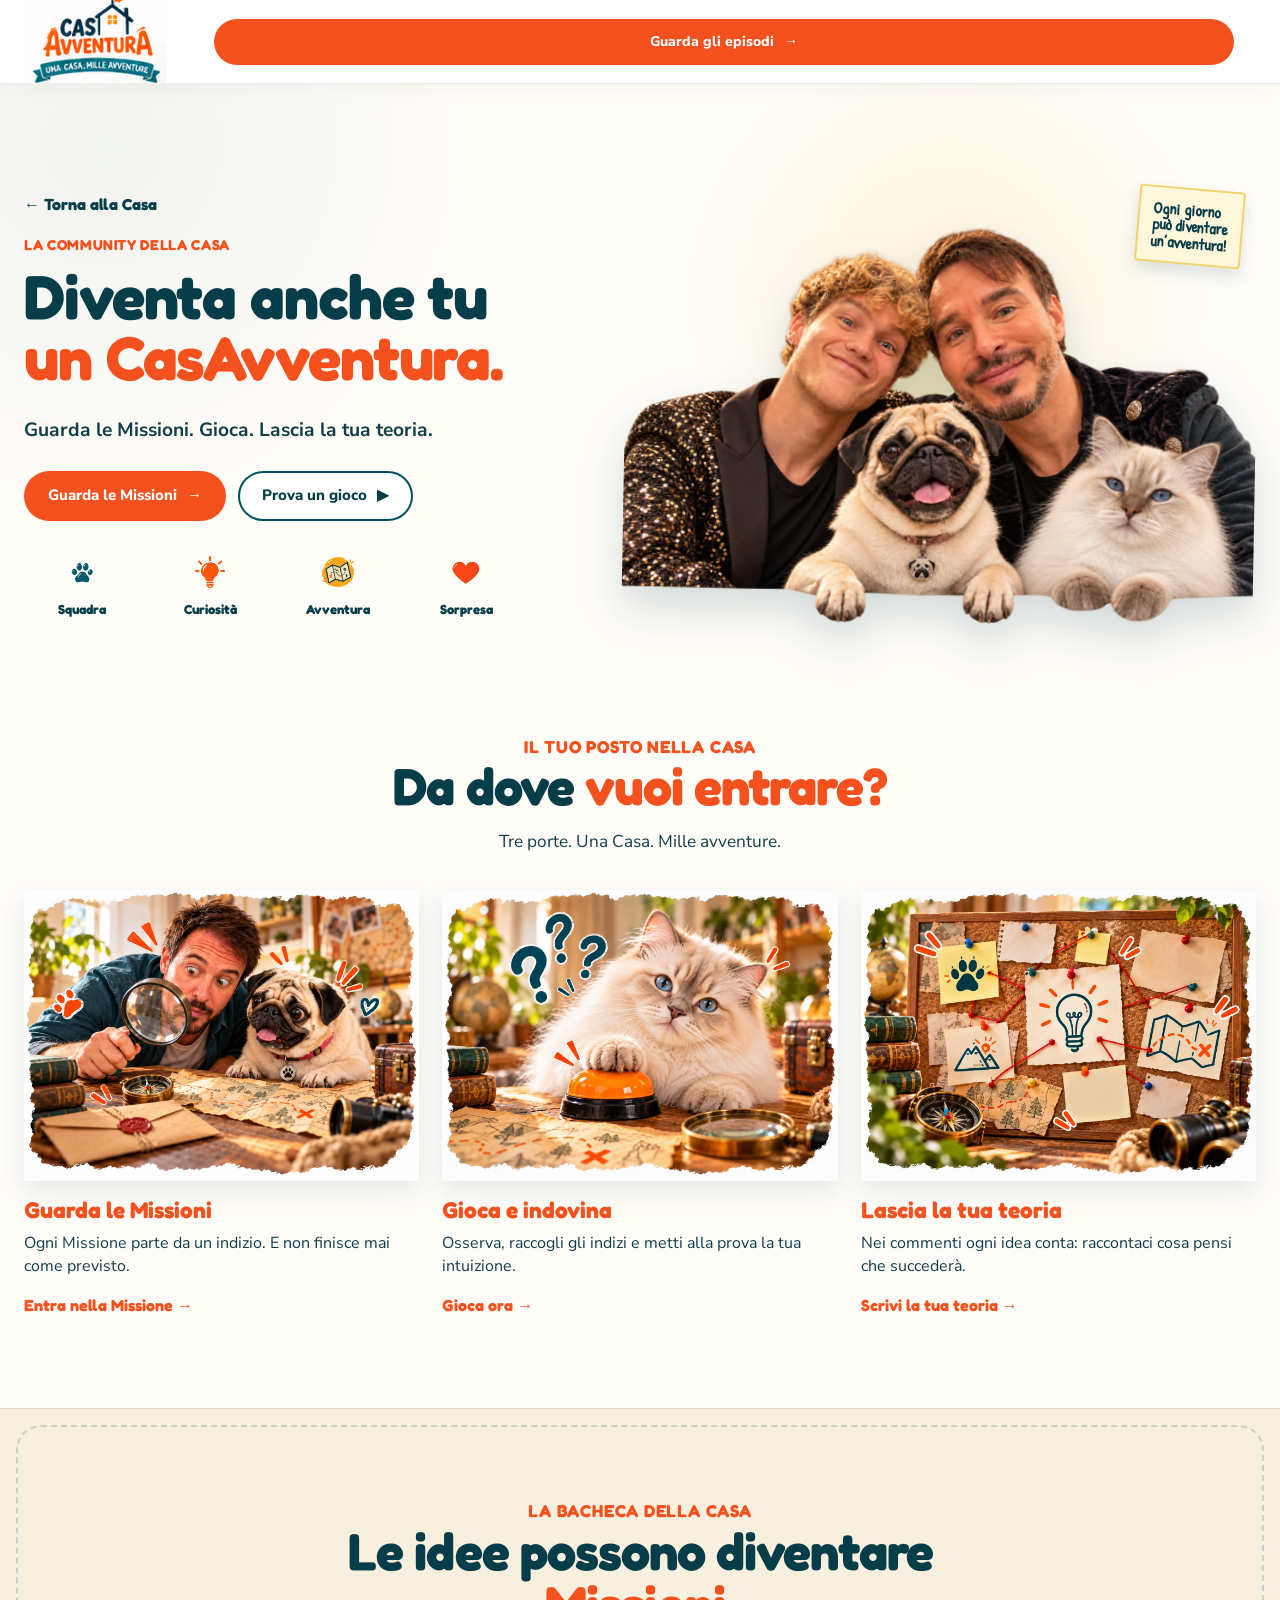
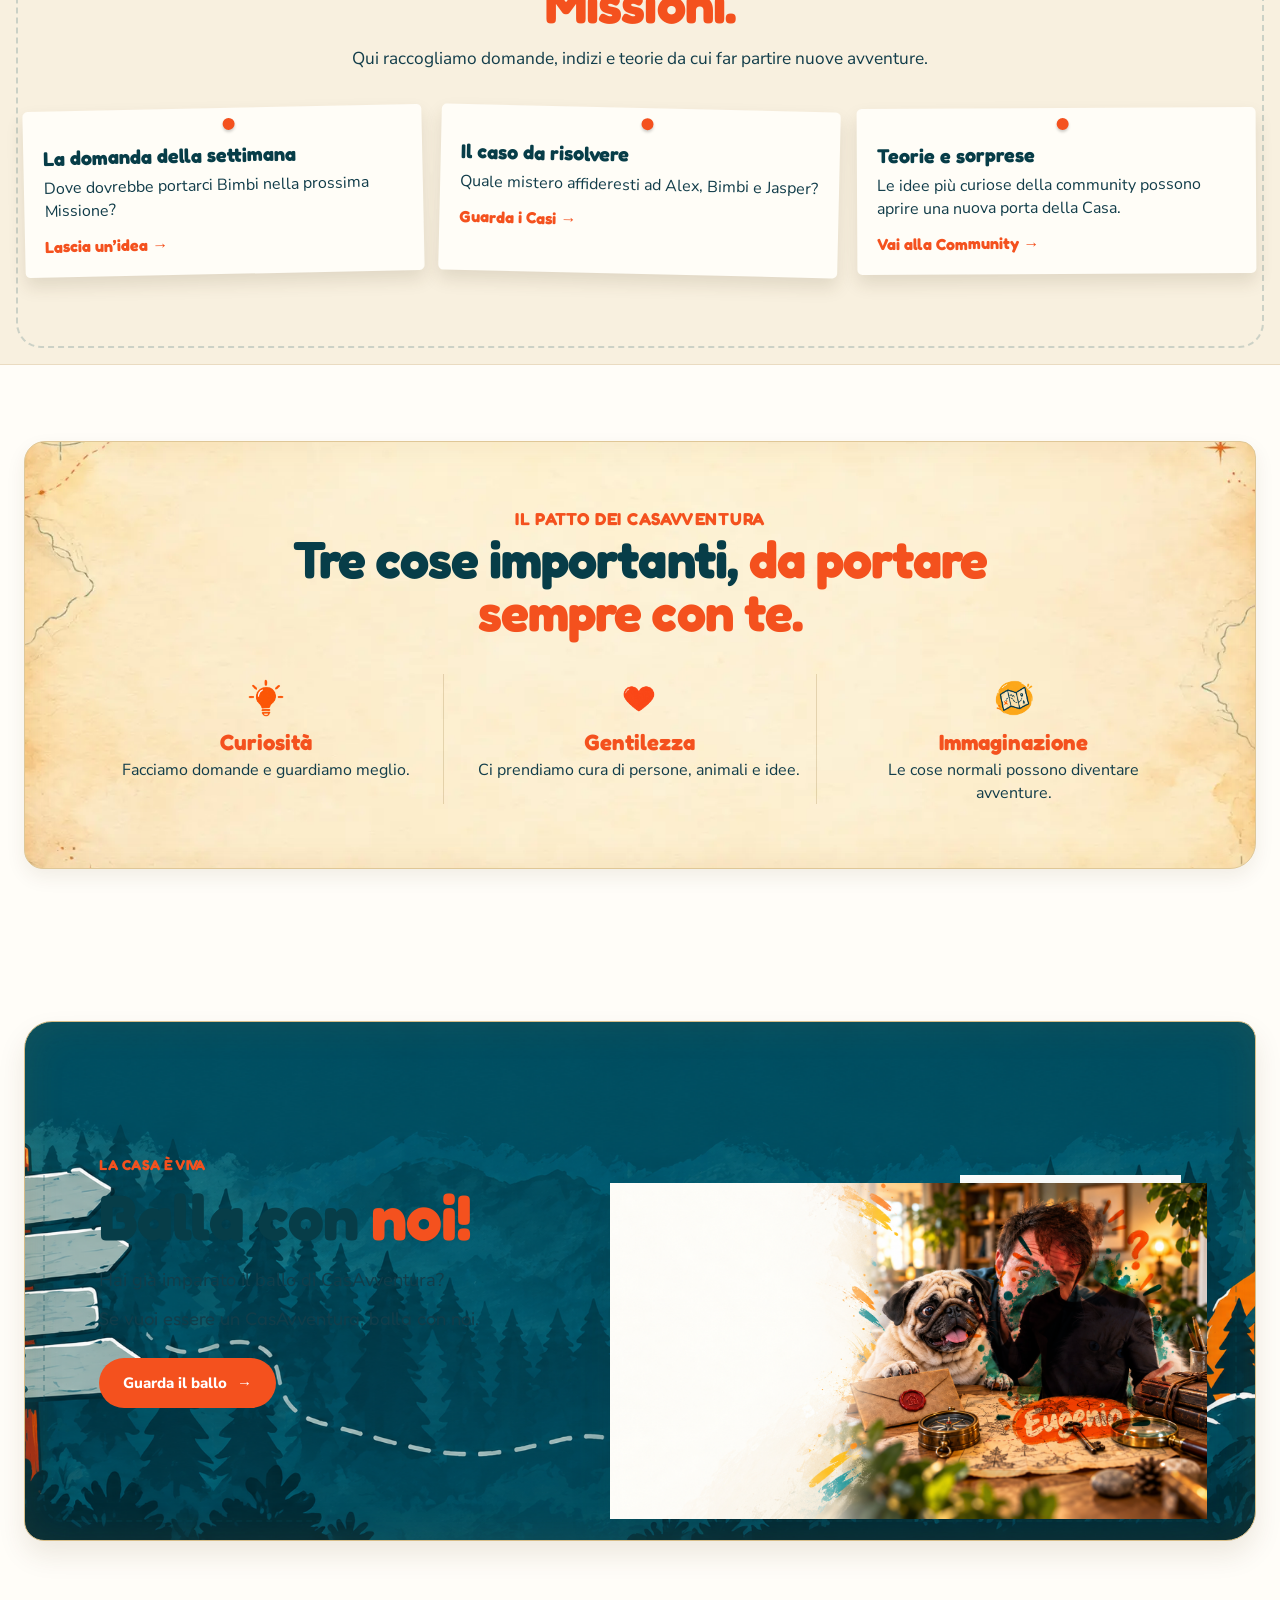
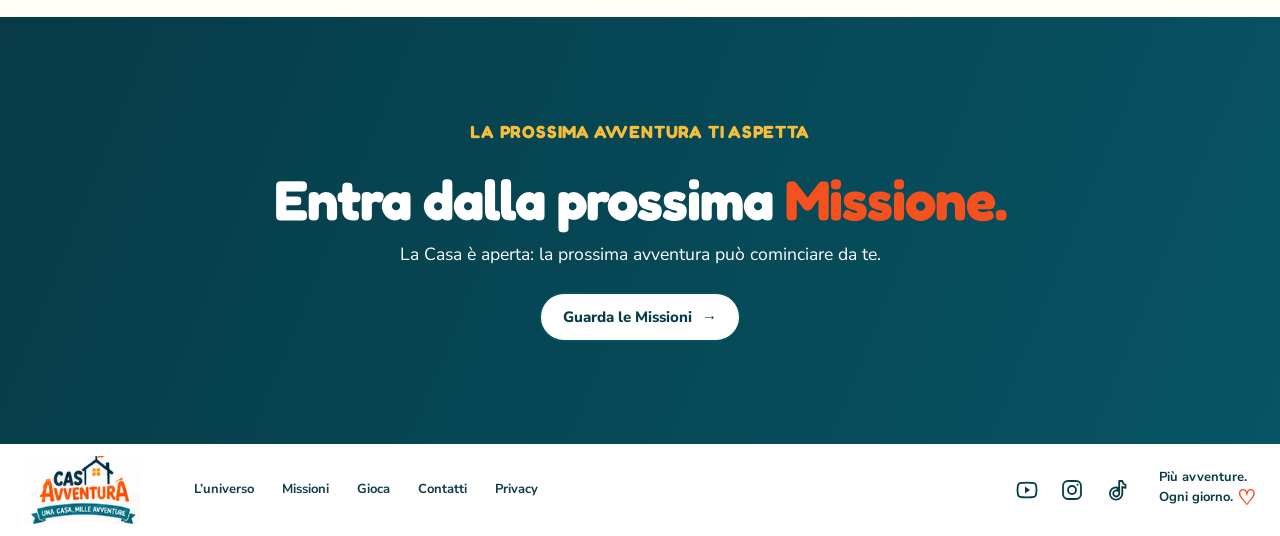
==== i-casavventura/index.html @ d52333f2 "Rinnova la pagina community con sezione Balla con noi e footer" ====
<!doctype html>
<html lang="it">
<head>
  <meta charset="UTF-8" />
  <meta name="viewport" content="width=device-width, initial-scale=1.0" />
  <meta name="theme-color" content="#0e4c5a" />
  <meta name="robots" content="index,follow,max-image-preview:large" />
  <link rel="canonical" href="https://casavventura.it/i-casavventura/" />
  <meta name="description" content="Diventa un CasAvventura: guarda le Missioni, gioca, lascia la tua teoria e partecipa al mondo di Alex, Bimbi del Rio, Gatto Jasper ed Eugenio." />
  <meta property="og:type" content="website" />
  <meta property="og:url" content="https://casavventura.it/i-casavventura/" />
  <meta property="og:locale" content="it_IT" />
  <meta property="og:title" content="I CasAvventura | Entra nella Casa" />
  <meta property="og:description" content="Non guardi soltanto CasAvventura: entri nella Casa, giochi e lasci la tua teoria." />
  <meta property="og:image" content="https://casavventura.it/public/hero-i-casavventura.webp" />
  <title>I CasAvventura | Entra nella Casa</title>
  <link rel="icon" href="../favicon.svg" />
  <link rel="stylesheet" href="../styles.css" />
  <style>
    .club-page{background:#fffdf8;color:var(--color-text)}
    .club-hero{position:relative;overflow:hidden;padding:clamp(44px,7vw,90px) 0 54px;background:#fffdf8}
    .club-hero:before{content:"";position:absolute;inset:0;background:radial-gradient(circle at 74% 35%,rgba(255,181,52,.13),transparent 26%),radial-gradient(circle at 8% 10%,rgba(6,76,91,.06),transparent 28%);pointer-events:none}
    .club-hero-inner{display:grid;grid-template-columns:minmax(0,.92fr) minmax(380px,1.08fr);gap:clamp(28px,5vw,76px);align-items:center;position:relative;z-index:1}
    .club-back{display:inline-flex;margin-bottom:18px;color:var(--color-teal-dark);font-family:var(--font-display);font-weight:700;text-decoration:none}.club-back:hover{text-decoration:underline}
    .club-kicker,.club-label{margin:0 0 10px;color:var(--color-orange);font-family:var(--font-display);font-weight:700;font-size:.9rem;letter-spacing:.08em;text-transform:uppercase}
    .club-hero h1{font-family:var(--font-display);font-size:clamp(3rem,5.2vw,5.25rem);font-weight:700;line-height:.92;letter-spacing:-.05em;margin:0 0 18px;color:var(--color-teal-dark)}
    .club-hero h1 span,.club-heading h2 span,.club-final h2 span{color:var(--color-orange)}
    .club-intro{font-size:clamp(1.05rem,1.5vw,1.25rem);font-weight:650;line-height:1.45;max-width:585px;margin:0 0 25px}
    .club-actions{display:flex;flex-wrap:wrap;gap:12px;align-items:center}.club-actions .button-secondary{background:#fff;border:2px solid var(--color-teal);color:var(--color-teal-dark)}
    .club-values{display:flex;justify-content:space-between;align-items:flex-start;gap:12px;max-width:500px;margin-top:30px}.club-value{display:flex;flex:1 1 0;flex-direction:column;align-items:center;gap:7px;min-width:70px;color:var(--color-teal-dark);font-family:var(--font-display);font-size:.82rem;font-weight:700;text-align:center}.club-value img{width:42px;height:42px;object-fit:contain}.club-value-icon{display:block}
    .club-hero-art{position:relative;min-height:360px;display:grid;place-items:center;background:radial-gradient(circle at 50% 52%,#f7e7bd 0 34%,transparent 35%)}.club-hero-photo{width:100%;max-width:650px;aspect-ratio:1.36;object-fit:contain;object-position:center bottom;filter:drop-shadow(0 20px 22px rgba(10,62,72,.18));transform:rotate(1deg)}
    .club-note{position:absolute;right:2%;top:3%;max-width:126px;background:#fff7dc;border:2px solid #f5d26c;border-radius:4px;padding:12px 13px;color:var(--color-teal-dark);font-family:var(--font-handwritten);font-weight:700;line-height:1.02;transform:rotate(5deg);box-shadow:0 8px 15px rgba(10,62,72,.14)}
    .club-section{padding:clamp(56px,7vw,92px) 0}.club-heading{text-align:center;max-width:770px;margin:0 auto 36px}.club-heading h2{font-family:var(--font-display);font-size:clamp(2.25rem,4.3vw,4rem);font-weight:700;line-height:.95;letter-spacing:-.045em;margin:0 0 10px;color:var(--color-teal-dark)}.club-heading p{margin:0;font-size:1.08rem}
    .club-doors{padding-top:42px}.club-door-grid{display:grid;grid-template-columns:repeat(3,1fr);gap:23px}.club-door{min-width:0}.club-door-photo{display:block;width:100%;aspect-ratio:1.36;object-fit:cover;border-radius:0;box-shadow:0 10px 24px rgba(8,72,79,.11);margin-bottom:17px;background:#fff}
    .club-door h3{font-family:var(--font-display);font-size:1.42rem;line-height:1;margin:0 0 9px;color:var(--color-orange)}.club-door p{margin:0;line-height:1.45}.club-door a{display:inline-flex;margin-top:15px;color:var(--color-orange);font-family:var(--font-display);font-weight:700;text-decoration:none}.club-door a:hover{text-decoration:underline}
    .club-board{background:#f8f0df;position:relative;overflow:hidden;border-block:1px solid #eadbc1}.club-board:before{content:"";position:absolute;inset:16px;border:2px dashed rgba(6,76,91,.18);border-radius:25px;pointer-events:none}.club-board .container{position:relative;z-index:1}.club-board-grid{display:grid;grid-template-columns:repeat(3,1fr);gap:17px}.club-pin{background:#fffdf7;border-radius:5px;padding:20px 20px 18px;box-shadow:0 9px 17px rgba(73,54,24,.13);min-height:158px;position:relative;transform:rotate(-1.2deg)}.club-pin:nth-child(2){transform:rotate(1.3deg)}.club-pin:nth-child(3){transform:rotate(-.3deg)}.club-pin:before{content:"";position:absolute;top:10px;left:50%;width:12px;height:12px;border-radius:50%;background:var(--color-orange);box-shadow:0 2px 3px rgba(0,0,0,.2)}.club-pin h3{font-family:var(--font-display);font-size:1.24rem;color:var(--color-teal-dark);margin:17px 0 8px}.club-pin p{margin:0;line-height:1.42}.club-pin a{display:inline-flex;margin-top:11px;color:var(--color-orange);font-family:var(--font-display);font-weight:700;text-decoration:none}
    .club-pact{padding-block:clamp(45px,6vw,76px);background:#fffdf8}.club-parchment{padding:clamp(35px,5vw,66px);background:#f7e8c8 url('../public/patto-casavventura.webp') center/cover no-repeat;border:1px solid #dfc797;border-radius:21px 16px 26px 19px;box-shadow:inset 0 0 34px rgba(169,117,39,.1),0 8px 19px rgba(74,45,9,.08);position:relative}.club-pact-grid{display:grid;grid-template-columns:repeat(3,1fr);gap:19px;margin-top:27px}.club-pact-item{text-align:center;padding:0 13px;border-right:1px solid rgba(132,93,31,.2)}.club-pact-item:last-child{border:0}.club-pact-item .club-pact-icon{display:block;width:48px;height:48px;object-fit:contain;margin:0 auto 8px}.club-pact-item h3{font-family:var(--font-display);font-size:1.38rem;color:var(--color-orange);margin:0 0 6px}.club-pact-item p{margin:0;line-height:1.4}
    .club-life{display:grid;grid-template-columns:.84fr 1.16fr;gap:clamp(28px,5vw,76px);align-items:center}.club-life-photo{width:100%;max-width:460px;aspect-ratio:1;object-fit:cover;border-radius:37% 43% 39% 31% / 26% 30% 22% 28%;box-shadow:0 16px 30px rgba(8,72,79,.14)}.club-life h2{font-family:var(--font-display);font-size:clamp(2.25rem,4.1vw,3.8rem);line-height:.96;margin:0 0 17px;color:var(--color-teal-dark)}.club-life h2 span{color:var(--color-orange)}.club-life p{font-size:1.07rem;line-height:1.5;margin:0 0 13px}.club-life .club-hand{font-family:var(--font-handwritten);font-weight:700;color:var(--color-teal);font-size:1.05rem}
    .club-final{background:linear-gradient(112deg,#063b47,#075464);padding:clamp(60px,9vw,102px) 0;text-align:center;color:#fff}.club-final h2{font-family:var(--font-display);font-size:clamp(2.25rem,5vw,4.3rem);line-height:.95;letter-spacing:-.05em;margin:0 0 13px}.club-final p{font-size:1.1rem;margin:0 auto 25px;max-width:610px}.club-final .button-secondary{background:#fff;color:var(--color-teal-dark)}
    @media(max-width:760px){.club-hero-inner,.club-life{grid-template-columns:1fr}.club-hero-art{order:-1;min-height:250px}.club-hero-photo{max-height:340px}.club-note{right:0}.club-door-grid,.club-board-grid,.club-pact-grid{grid-template-columns:1fr}.club-pact-item{border-right:0;border-bottom:1px solid rgba(132,93,31,.2);padding-bottom:16px}.club-pact-item:last-child{border-bottom:0}.club-values{gap:11px}.club-life-photo{max-width:330px}.club-board:before{inset:9px}}

    
    /* Allineamento alla grammatica della homepage */
    .club-hero h1,.club-heading h2,.club-life h2,.club-final h2{letter-spacing:-.018em}
    .club-hero h1{line-height:.99;margin-bottom:28px}
    .club-heading h2{line-height:1.02;margin-bottom:16px}
    .club-life h2,.club-final h2{line-height:1.02;letter-spacing:-.018em}
    .club-kicker,.club-label{letter-spacing:.045em}
    .club-intro{line-height:1.52}
    .club-door h3,.club-pin h3,.club-pact-item h3{line-height:1.08}
    .club-dance{padding-top:clamp(42px,6vw,76px);padding-bottom:clamp(42px,6vw,76px);background:#fffdf8}
    .dance-frame{position:relative;min-height:520px;display:grid;grid-template-columns:minmax(300px,.8fr) minmax(420px,1.2fr);align-items:center;overflow:hidden;padding:54px 6%;border:1px solid #d7bd88;border-radius:28px 18px 30px 20px;background:#f7e8c8 url('../public/final-band-clean-bg.png') center/cover no-repeat;box-shadow:inset 0 0 42px rgba(169,117,39,.12),0 14px 28px rgba(74,45,9,.1)}
    .dance-frame:before{content:"";position:absolute;inset:18px;border:2px dashed rgba(6,76,91,.24);border-radius:20px;pointer-events:none}
    .dance-copy{position:relative;z-index:2;max-width:430px;padding:14px 0 14px}
    .dance-copy h2{margin:0 0 18px;color:var(--color-teal-dark);font-family:var(--font-display);font-size:clamp(3rem,5vw,5rem);line-height:.98;letter-spacing:-.018em}
    .dance-copy h2 span{color:var(--color-orange)}
    .dance-copy>p:not(.club-label){max-width:390px;margin:0 0 12px;color:var(--color-text);font-size:1.15rem;line-height:1.45}
    .dance-copy .dance-strong{font-family:var(--font-display);font-size:1.32rem;line-height:1.15}
    .dance-copy .button{margin-top:14px}
    .dance-cast{position:relative;z-index:1;align-self:stretch;min-height:410px}
    .dance-group{position:absolute;right:-4%;bottom:-8%;width:92%;max-width:none;height:108%;object-fit:contain;object-position:center bottom;filter:drop-shadow(0 15px 18px rgba(10,62,72,.17))}
    .dance-eugenio{position:absolute;right:0;bottom:4%;z-index:2;width:34%;max-width:250px;height:auto;filter:drop-shadow(0 12px 15px rgba(10,62,72,.16));mix-blend-mode:multiply}
    @media (min-width:1101px){.club-hero h1{font-size:62px}.club-heading h2{font-size:52px}.club-life h2{font-size:52px}.club-final h2{font-size:56px}}
    @media (min-width:761px) and (max-width:1100px){.club-hero h1{font-size:50px}.club-heading h2{font-size:44px}.club-life h2{font-size:44px}.club-final h2{font-size:48px}.dance-frame{grid-template-columns:1fr 1.2fr;padding-inline:5%}.dance-copy h2{font-size:52px}}
    @media (max-width:760px){.club-hero h1{font-size:42px}.club-heading h2,.club-life h2{font-size:40px}.club-final h2{font-size:42px}.club-dance{padding-top:36px}.dance-frame{display:block;min-height:690px;padding:42px 30px 250px}.dance-copy{max-width:100%}.dance-copy h2{font-size:48px}.dance-copy>p:not(.club-label){font-size:1.02rem}.dance-cast{position:absolute;right:0;bottom:0;width:100%;height:300px;min-height:0}.dance-group{right:-8%;bottom:-8%;width:88%;height:118%}.dance-eugenio{right:1%;bottom:2%;width:34%;max-width:160px}.dance-frame:before{inset:12px}}

  </style>
</head>
<body class="club-page">
  <a class="skip-link" href="#main-content">Vai al contenuto</a>
  <header class="site-header">
    <div class="header-inner container">
      <a class="brand" href="../#top" aria-label="CasAvventura, pagina iniziale"><img src="../public/approved/logo-approved.png" alt="CasAvventura — Una casa, mille avventure" width="157" height="92" /></a>
      <a class="button button-primary header-cta" href="https://www.youtube.com/playlist?list=PLPsmUCACW2MM" target="_blank" rel="noopener noreferrer">Guarda gli episodi <span aria-hidden="true">→</span></a>
    </div>
  </header>
  <main id="main-content">
    <section class="club-hero">
      <div class="container club-hero-inner">
        <div>
          <a class="club-back" href="../#chi-ci-vive">← Torna alla Casa</a>
          <p class="club-kicker">La community della Casa</p>
          <h1>Diventa anche tu<br><span>un CasAvventura.</span></h1>
          <p class="club-intro">Guarda le Missioni. Gioca. Lascia la tua teoria.</p>
          <div class="club-actions">
            <a class="button button-primary" href="https://www.youtube.com/playlist?list=PLPsmUCACW2MM" target="_blank" rel="noopener noreferrer">Guarda le Missioni <span aria-hidden="true">→</span></a>
            <a class="button button-secondary" href="https://www.youtube.com/playlist?list=PLfNiM0KgQefM" target="_blank" rel="noopener noreferrer">Prova un gioco <span aria-hidden="true">▶</span></a>
          </div>
          <div class="club-values" aria-label="I valori dei CasAvventura">
            <span class="club-value"><img class="club-value-icon" src="../public/icons/club-zampa.png" alt="" />Squadra</span>
            <span class="club-value"><img class="club-value-icon" src="../public/icons/club-lampadina.png" alt="" />Curiosità</span>
            <span class="club-value"><img class="club-value-icon" src="../public/icons/club-missioni.png" alt="" />Avventura</span>
            <span class="club-value"><img class="club-value-icon" src="../public/icons/club-cuore.png" alt="" />Sorpresa</span>
          </div>
        </div>
        <div class="club-hero-art">
          <img class="club-hero-photo" src="../public/hero-i-casavventura.webp" alt="Alex, Eugenio, Bimbi e Jasper a CasAvventura" />
          <span class="club-note">Ogni giorno<br>può diventare<br>un’avventura!</span>
        </div>
      </div>
    </section>

    <section class="club-section club-doors">
      <div class="container">
        <header class="club-heading"><p class="club-label">Il tuo posto nella Casa</p><h2>Da dove <span>vuoi entrare?</span></h2><p>Tre porte. Una Casa. Mille avventure.</p></header>
        <div class="club-door-grid">
          <article class="club-door"><img class="club-door-photo" src="../public/porta-missioni.webp" alt="Alex e Bimbi del Rio sulle tracce degli indizi" /><h3>Guarda le Missioni</h3><p>Ogni Missione parte da un indizio. E non finisce mai come previsto.</p><a href="https://www.youtube.com/playlist?list=PLPsmUCACW2MM" target="_blank" rel="noopener noreferrer">Entra nella Missione →</a></article>
          <article class="club-door"><img class="club-door-photo" src="../public/porta-gioca-indovina.webp" alt="Jasper pronto a scegliere una risposta nel gioco CasAvventura" /><h3>Gioca e indovina</h3><p>Osserva, raccogli gli indizi e metti alla prova la tua intuizione.</p><a href="https://www.youtube.com/playlist?list=PLfNiM0KgQefM" target="_blank" rel="noopener noreferrer">Gioca ora →</a></article>
          <article class="club-door"><img class="club-door-photo" src="../public/porta-teorie.webp" alt="La bacheca delle teorie e degli indizi di CasAvventura" /><h3>Lascia la tua teoria</h3><p>Nei commenti ogni idea conta: raccontaci cosa pensi che succederà.</p><a href="https://www.youtube.com/@CasAvventura/community" target="_blank" rel="noopener noreferrer">Scrivi la tua teoria →</a></article>
        </div>
      </div>
    </section>

    <section class="club-section club-board">
      <div class="container">
        <header class="club-heading"><p class="club-label">La Bacheca della Casa</p><h2>Le idee possono diventare <span>Missioni.</span></h2><p>Qui raccogliamo domande, indizi e teorie da cui far partire nuove avventure.</p></header>
        <div class="club-board-grid">
          <article class="club-pin"><h3>La domanda della settimana</h3><p>Dove dovrebbe portarci Bimbi nella prossima Missione?</p><a href="https://www.youtube.com/@CasAvventura/community" target="_blank" rel="noopener noreferrer">Lascia un’idea →</a></article>
          <article class="club-pin"><h3>Il caso da risolvere</h3><p>Quale mistero affideresti ad Alex, Bimbi e Jasper?</p><a href="https://www.youtube.com/playlist?list=PLZn339Wxx0XM" target="_blank" rel="noopener noreferrer">Guarda i Casi →</a></article>
          <article class="club-pin"><h3>Teorie e sorprese</h3><p>Le idee più curiose della community possono aprire una nuova porta della Casa.</p><a href="https://www.youtube.com/@CasAvventura/community" target="_blank" rel="noopener noreferrer">Vai alla Community →</a></article>
        </div>
      </div>
    </section>

    <section class="club-section club-pact">
      <div class="container club-parchment">
        <header class="club-heading"><p class="club-label">Il Patto dei CasAvventura</p><h2>Tre cose importanti, <span>da portare sempre con te.</span></h2></header>
        <div class="club-pact-grid">
          <article class="club-pact-item"><img class="club-pact-icon" src="../public/icons/club-lampadina.png" alt="" /><h3>Curiosità</h3><p>Facciamo domande e guardiamo meglio.</p></article>
          <article class="club-pact-item"><img class="club-pact-icon" src="../public/icons/club-cuore.png" alt="" /><h3>Gentilezza</h3><p>Ci prendiamo cura di persone, animali e idee.</p></article>
          <article class="club-pact-item"><img class="club-pact-icon" src="../public/icons/club-missioni.png" alt="" /><h3>Immaginazione</h3><p>Le cose normali possono diventare avventure.</p></article>
        </div>
      </div>
    </section>

    <section class="club-section club-dance">
      <div class="container">
        <div class="dance-frame">
          <div class="dance-copy">
            <p class="club-label">LA CASA È VIVA</p>
            <h2>Balla con <span>noi!</span></h2>
            <p>Hai già imparato il ballo di CasAvventura?</p>
            <p class="dance-strong">Se vuoi essere un CasAvventura, balla con noi.</p>
            <a class="button button-primary" href="https://www.youtube.com/@CasAvventura/shorts" target="_blank" rel="noopener noreferrer">Guarda il ballo <span aria-hidden="true">→</span></a>
          </div>
          <div class="dance-cast" aria-label="Alex, Eugenio, Bimbi e Jasper ballano insieme">
            <img class="dance-group" src="../public/hero-casavventura.png" alt="Alex, Bimbi e Jasper a CasAvventura" />
            <img class="dance-eugenio" src="../public/eugenio-card.webp" alt="Eugenio, il vicino di CasAvventura" />
          </div>
        </div>
      </div>
    </section>

    <section class="club-final">
      <div class="container"><p class="club-label" style="color:#f6bd3a">La prossima avventura ti aspetta</p><h2>Entra dalla prossima <span>Missione.</span></h2><p>La Casa è aperta: la prossima avventura può cominciare da te.</p><a class="button button-secondary" href="https://www.youtube.com/playlist?list=PLPsmUCACW2MM" target="_blank" rel="noopener noreferrer">Guarda le Missioni <span aria-hidden="true">→</span></a></div>
    </section>
  </main>

    <footer class="site-footer">
      <div class="footer-inner container">
        <a class="footer-brand" href="../#top" aria-label="Torna alla homepage">
          <img src="../public/approved/logo-approved.png" alt="CasAvventura" width="157" height="92" loading="lazy" />
        </a>
        <nav class="footer-nav" aria-label="Link utili">
          <a href="../#universo">L’universo</a>
          <a href="../#missioni">Missioni</a>
          <a href="../gioca/">Gioca</a>
          <a href="mailto:casavventura@alessandroveneziani.it">Contatti</a>
          <a href="mailto:casavventura@alessandroveneziani.it?subject=Informazioni%20Privacy">Privacy</a>
        </nav>
        <div class="social-links" aria-label="Social CasAvventura">
          <a href="https://www.youtube.com/@CasAvventura" aria-label="YouTube CasAvventura" target="_blank" rel="noopener noreferrer">
            <svg viewBox="0 0 24 24" aria-hidden="true"><path d="M21 7.2a2.8 2.8 0 0 0-2-2C17.2 4.7 12 4.7 12 4.7s-5.2 0-7 .5a2.8 2.8 0 0 0-2 2A29 29 0 0 0 2.5 12 29 29 0 0 0 3 16.8a2.8 2.8 0 0 0 2 2c1.8.5 7 .5 7 .5s5.2 0 7-.5a2.8 2.8 0 0 0 2-2 29 29 0 0 0 .5-4.8 29 29 0 0 0-.5-4.8Z"/><path class="social-fill" d="m10 15.5 5-3.5-5-3.5z"/></svg>
          </a>
          <a href="https://www.instagram.com/casavventura.it/" aria-label="Instagram CasAvventura" target="_blank" rel="noopener noreferrer">
            <svg viewBox="0 0 24 24" aria-hidden="true"><rect x="3" y="3" width="18" height="18" rx="5"/><circle cx="12" cy="12" r="4"/><circle class="social-dot" cx="17.5" cy="6.8" r="1"/></svg>
          </a>
          <a href="https://www.tiktok.com/@casavventura.it" aria-label="TikTok CasAvventura" target="_blank" rel="noopener noreferrer">
            <svg viewBox="0 0 24 24" aria-hidden="true"><path d="M14.2 3h3.1c.2 1.8 1.2 3.2 3.2 3.8v3.1a9 9 0 0 1-3.2-1.2v6.8a6.2 6.2 0 1 1-6.2-6.2c.5 0 1 .1 1.4.2v3.3a3 3 0 1 0 1.7 2.7V3Z"/></svg>
          </a>
        </div>
        <p class="footer-motto">Più avventure.<br />Ogni giorno. <span aria-hidden="true">♡</span></p>
      </div>
    </footer>
</body>
</html>
---- styles.css ----
@font-face {
  font-family: "Fredoka";
  src: url("referenza/fonts/X7nP4b87HvSqjb_WIi2yDCRwoQ_k7367_B-i2yQag0-mac3O8SLMFg.ttf") format("truetype");
  font-style: normal;
  font-weight: 400;
  font-display: swap;
}

@font-face {
  font-family: "Fredoka";
  src: url("referenza/fonts/X7nP4b87HvSqjb_WIi2yDCRwoQ_k7367_B-i2yQag0-mac3OwyLMFg.ttf") format("truetype");
  font-style: normal;
  font-weight: 500;
  font-display: swap;
}

@font-face {
  font-family: "Fredoka";
  src: url("referenza/fonts/X7nP4b87HvSqjb_WIi2yDCRwoQ_k7367_B-i2yQag0-mac3OLyXMFg.ttf") format("truetype");
  font-style: normal;
  font-weight: 600;
  font-display: swap;
}

@font-face {
  font-family: "Fredoka";
  src: url("referenza/fonts/X7nP4b87HvSqjb_WIi2yDCRwoQ_k7367_B-i2yQag0-mac3OFiXMFg.ttf") format("truetype");
  font-style: normal;
  font-weight: 700;
  font-display: swap;
}

@font-face {
  font-family: "Nunito Sans";
  src: url("referenza/fonts/pe1mMImSLYBIv1o4X1M8ce2xCx3yop4tQpF_MeTm0lfGWVpNn64CL7U8upHZIbMV51Q42ptCp5F5bxqqtQ1yiU4G1ilntA.ttf") format("truetype");
  font-style: normal;
  font-weight: 400;
  font-display: swap;
}

@font-face {
  font-family: "Nunito Sans";
  src: url("referenza/fonts/pe1mMImSLYBIv1o4X1M8ce2xCx3yop4tQpF_MeTm0lfGWVpNn64CL7U8upHZIbMV51Q42ptCp5F5bxqqtQ1yiU4GCC5ntA.ttf") format("truetype");
  font-style: normal;
  font-weight: 600;
  font-display: swap;
}

@font-face {
  font-family: "Nunito Sans";
  src: url("referenza/fonts/pe1mMImSLYBIv1o4X1M8ce2xCx3yop4tQpF_MeTm0lfGWVpNn64CL7U8upHZIbMV51Q42ptCp5F5bxqqtQ1yiU4GMS5ntA.ttf") format("truetype");
  font-style: normal;
  font-weight: 700;
  font-display: swap;
}

@font-face {
  font-family: "Nunito Sans";
  src: url("referenza/fonts/pe1mMImSLYBIv1o4X1M8ce2xCx3yop4tQpF_MeTm0lfGWVpNn64CL7U8upHZIbMV51Q42ptCp5F5bxqqtQ1yiU4GVi5ntA.ttf") format("truetype");
  font-style: normal;
  font-weight: 800;
  font-display: swap;
}

@font-face {
  font-family: "Patrick Hand";
  src: url("referenza/fonts/LDI1apSQOAYtSuYWp8ZhfYeMWQ.ttf") format("truetype");
  font-style: normal;
  font-weight: 400;
  font-display: swap;
}

:root {
  --color-teal: #005260;
  --color-teal-dark: #073d48;
  --color-orange: #f4511e;
  --color-cream: #fffdf8;
  --color-parchment: #f5e3bf;
  --color-text: #123d4a;
  --color-muted: #536970;
  --radius-card: 8px;
  --radius-pill: 999px;
  --shadow-soft: 0 8px 22px rgba(7, 61, 72, .08);
  --container-width: 1280px;
  --section-spacing: 54px;
  --font-display: "Fredoka", sans-serif;
  --font-body: "Nunito Sans", sans-serif;
  --font-handwritten: "Patrick Hand", cursive;
}

*,
*::before,
*::after {
  box-sizing: border-box;
}

html {
  scroll-behavior: smooth;
  scroll-padding-top: 92px;
}

body {
  margin: 0;
  background: #fff;
  color: var(--color-text);
  font-family: var(--font-body);
  font-size: 16px;
  line-height: 1.5;
  overflow-x: clip;
}

img,
svg {
  display: block;
}

img {
  max-width: 100%;
}

a {
  color: inherit;
  text-decoration: none;
}

button,
a {
  -webkit-tap-highlight-color: transparent;
}

a:focus-visible,
button:focus-visible {
  outline: 3px solid #e88700;
  outline-offset: 4px;
}

.container {
  width: min(var(--container-width), calc(100% - 48px));
  margin-inline: auto;
}

.visually-hidden {
  position: absolute;
  width: 1px;
  height: 1px;
  padding: 0;
  margin: -1px;
  overflow: hidden;
  clip: rect(0, 0, 0, 0);
  white-space: nowrap;
  border: 0;
}

.skip-link {
  position: fixed;
  z-index: 100;
  top: 10px;
  left: 10px;
  padding: 10px 16px;
  border-radius: var(--radius-pill);
  background: var(--color-teal-dark);
  color: white;
  transform: translateY(-160%);
}

.skip-link:focus {
  transform: translateY(0);
}

.site-header {
  position: sticky;
  top: 0;
  z-index: 20;
  min-height: 76px;
  background: rgba(255, 255, 255, .97);
  border-bottom: 1px solid rgba(7, 61, 72, .08);
  box-shadow: 0 4px 18px rgba(7, 61, 72, .045);
  backdrop-filter: blur(10px);
}

.header-inner {
  min-height: 76px;
  display: grid;
  grid-template-columns: 168px minmax(0, 1fr) auto;
  align-items: center;
  gap: 22px;
}

.brand {
  display: inline-flex;
  width: 142px;
  align-items: center;
}

.brand img,
.footer-brand img {
  width: 100%;
  height: auto;
}

.main-nav {
  display: flex;
  justify-content: center;
  align-items: center;
  gap: clamp(16px, 2.2vw, 32px);
  color: var(--color-teal-dark);
  font-family: var(--font-display);
  font-size: 14px;
  font-weight: 600;
  text-transform: uppercase;
}

.main-nav a,
.footer-nav a {
  transition: color .18s ease;
}

.main-nav a:hover,
.footer-nav a:hover {
  color: var(--color-orange);
}

.button {
  min-height: 50px;
  display: inline-flex;
  align-items: center;
  justify-content: center;
  gap: 10px;
  padding: 12px 22px;
  border: 2px solid transparent;
  border-radius: var(--radius-pill);
  font-family: var(--font-body);
  font-size: 15px;
  font-weight: 800;
  line-height: 1.1;
  text-align: center;
  transition: transform .18s ease, box-shadow .18s ease, filter .18s ease;
}

.button:hover {
  transform: translateY(-2px);
  box-shadow: 0 8px 18px rgba(7, 61, 72, .14);
}

.button-primary {
  background: var(--color-orange);
  color: #fff;
}

.button-primary:hover {
  filter: brightness(1.05);
}

.button-secondary {
  border-color: var(--color-teal);
  background: #fff;
  color: var(--color-teal-dark);
}

.header-cta {
  min-height: 46px;
  padding-inline: 20px;
  font-size: 14px;
  white-space: nowrap;
}

.menu-toggle {
  display: none;
}

.hero {
  background: #fff;
}

.hero-inner {
  min-height: 510px;
  display: grid;
  grid-template-columns: 45% 55%;
  align-items: stretch;
  position: relative;
}

.hero-copy {
  position: relative;
  z-index: 2;
  align-self: center;
  padding-block: 40px 34px;
}

.hero-note {
  position: absolute;
  top: 28px;
  right: -82px;
  width: 100px;
  margin: 0;
  color: var(--color-teal-dark);
  font-family: var(--font-handwritten);
  font-size: 21px;
  font-weight: 400;
  line-height: .95;
  text-align: center;
  transform: rotate(-6deg);
}

.hero h1 {
  margin: 18px 0 12px;
  color: var(--color-teal-dark);
  font-family: var(--font-display);
  font-size: 64px;
  font-weight: 700;
  line-height: .94;
}

.hero h1 span {
  color: var(--color-orange);
  white-space: nowrap;
}

.hero-summary {
  max-width: 495px;
  margin: 0 0 20px 2px;
  color: var(--color-text);
  font-size: 20px;
  font-weight: 700;
  line-height: 1.2;
}

.hero-actions {
  display: flex;
  flex-wrap: wrap;
  gap: 12px;
  margin-left: 2px;
}

.play-icon {
  width: 22px;
  height: 22px;
  color: var(--color-teal);
  flex: 0 0 auto;
}

.values {
  position: relative;
  z-index: 3;
  display: grid;
  grid-template-columns: repeat(4, minmax(0, 1fr));
  gap: 14px;
  align-items: end;
  width: 88%;
  margin: 28px 0 0;
}

.value-item {
  display: grid;
  justify-items: center;
  gap: 7px;
  color: var(--color-teal);
  font-family: var(--font-display);
  font-size: 12px;
  font-weight: 600;
  line-height: 1.1;
  text-align: center;
  text-transform: uppercase;
}

.value-item img {
  width: 42px;
  height: 42px;
  object-fit: contain;
}

.hero-art {
  position: relative;
  z-index: 1;
  width: 104%;
  min-width: 0;
  margin-left: -4%;
  display: flex;
  align-items: flex-end;
  justify-content: center;
  align-self: stretch;
}

.hero-art img {
  width: 100%;
  height: 100%;
  max-height: 560px;
  object-fit: contain;
  object-position: center bottom;
}

.section-space {
  padding-block: var(--section-spacing);
}

.welcome {
  background: #fff;
}

.welcome-inner {
  display: grid;
  grid-template-columns: 1fr 1fr;
  align-items: center;
  gap: 56px;
}

.welcome-paper {
  position: relative;
  width: 100%;
  max-width: 560px;
  margin-inline: auto;
}

.welcome-paper > img {
  width: 100%;
  height: auto;
}

.welcome-paper p {
  position: absolute;
  top: 53%;
  left: 19%;
  width: 59%;
  margin: 0;
  color: var(--color-text);
  font-size: 15px;
  font-weight: 600;
  line-height: 1.28;
}

.welcome-copy h2,
.section-heading h2,
.missions-heading h2,
.community-copy h2 {
  margin: 0;
  color: var(--color-teal-dark);
  font-family: var(--font-display);
  font-size: 42px;
  font-weight: 700;
  line-height: 1.02;
}

.welcome-copy h2 span {
  color: var(--color-orange);
}

.welcome-copy > p {
  max-width: 565px;
  margin: 18px 0 0;
  color: var(--color-muted);
  font-size: 17px;
  line-height: 1.5;
}

.house-doodle {
  display: flex;
  align-items: center;
  gap: 12px;
  margin: 26px 0 0 auto;
  width: max-content;
  color: var(--color-teal-dark);
  font-family: var(--font-handwritten);
  font-size: 24px;
  line-height: .98;
  text-align: center;
  transform: rotate(-5deg);
}

.house-doodle img {
  width: 64px;
  height: 64px;
  object-fit: contain;
}

.features {
  padding-top: 12px;
}

.feature-grid {
  display: grid;
  grid-template-columns: repeat(3, minmax(0, 1fr));
  gap: 18px;
}

.feature-card {
  min-width: 0;
  min-height: 176px;
  display: grid;
  grid-template-columns: 78px minmax(0, 1fr);
  grid-template-rows: auto 1fr;
  align-items: start;
  column-gap: 15px;
  padding: 18px 20px 16px;
  border: 1px solid #e7eceb;
  border-radius: var(--radius-card);
  background: #fff;
  box-shadow: var(--shadow-soft);
}

.feature-icon {
  width: 72px;
  height: 72px;
  grid-row: 1 / span 2;
  object-fit: contain;
}

.feature-copy h3 {
  margin: 2px 0 5px;
  color: var(--color-teal-dark);
  font-family: var(--font-display);
  font-size: 24px;
  font-weight: 600;
  line-height: 1;
}

.feature-copy p {
  margin: 0;
  color: var(--color-muted);
  font-size: 14px;
  line-height: 1.34;
}

.feature-link {
  grid-column: 2;
  justify-self: end;
  align-self: end;
  display: flex;
  align-items: center;
  gap: 9px;
  margin-top: 12px;
  color: var(--color-orange);
  font-family: var(--font-display);
  font-size: 14px;
  font-weight: 600;
}

.feature-link b {
  font-family: var(--font-body);
  font-size: 27px;
  font-weight: 600;
  line-height: .75;
}

.characters {
  padding-top: 28px;
}

.section-heading {
  margin-bottom: 25px;
  text-align: center;
}

.section-heading p {
  margin: 4px 0 0;
  color: var(--color-teal-dark);
  font-size: 20px;
  font-weight: 700;
}

.character-grid {
  display: grid;
  grid-template-columns: repeat(4, minmax(0, 1fr));
  gap: 16px;
}

.character-card {
  min-width: 0;
  padding: 0 16px 20px;
  border: 1px solid #edf0ef;
  border-radius: var(--radius-card);
  background: #fff;
  box-shadow: 0 4px 14px rgba(7, 61, 72, .04);
  transition: transform .2s ease, box-shadow .2s ease;
}

.character-card:hover {
  transform: translateY(-3px);
  box-shadow: var(--shadow-soft);
}

.character-art {
  min-height: 450px;
  height: auto;
  display: grid;
  place-items: center;
  align-content: center;
  overflow: visible;
}

.character-art img {
  width: 100%;
  height: auto;
  object-fit: contain;
  object-position: center;
}

.character-card h4 {
  margin: 0 0 9px;
  color: var(--color-teal-dark);
  font-family: var(--font-display);
  font-size: 18px;
  font-weight: 600;
  line-height: 1.1;
}

.character-card p {
  margin: 0;
  color: var(--color-muted);
  font-size: 14px;
  line-height: 1.35;
}

.missions {
  padding-top: 52px;
}

.missions-heading {
  display: flex;
  align-items: baseline;
  gap: 24px;
  margin-bottom: 20px;
}

.missions-heading p {
  margin: 0;
  color: var(--color-text);
  font-weight: 700;
}

.mission-grid {
  display: grid;
  grid-template-columns: repeat(2, minmax(0, 1fr));
  gap: 28px;
}

.mission-card {
  min-width: 0;
  display: flex;
  flex-direction: column;
  align-items: center;
  padding: 12px 18px 22px;
  border: 1px solid #edf0ef;
  border-radius: var(--radius-card);
  background: #fff;
  box-shadow: var(--shadow-soft);
  text-align: center;
}

.mission-art {
  width: 100%;
  height: 320px;
  object-fit: contain;
}

.mission-card > p {
  max-width: 450px;
  min-height: 48px;
  margin: 2px 0 14px;
  color: var(--color-muted);
  font-size: 15px;
  line-height: 1.4;
}

.community {
  min-height: max(430px, 33.333vw);
  position: relative;
  z-index: 1;
  margin-top: 0;
  padding-top: 0;
  overflow: hidden;
  background: var(--color-teal-dark);
}

.community-art {
  position: absolute;
  z-index: 0;
  bottom: 0;
  left: 50%;
  width: 100%;
  transform: translateX(-50%);
  pointer-events: none;
}

.community-art img {
  width: 100%;
  height: auto;
}

.community-copy {
  position: relative;
  z-index: 1;
  padding-top: 80px;
  color: #fff;
  text-align: center;
}

.community-copy h2 {
  color: #fff;
  font-size: 42px;
}

.community-copy p {
  margin: 8px auto 0;
  color: #fff;
  font-size: 18px;
  font-weight: 700;
  line-height: 1.32;
}

.community-actions {
  display: flex;
  justify-content: center;
  flex-wrap: wrap;
  gap: 14px;
  margin-top: 20px;
}

.site-footer {
  position: relative;
  z-index: 2;
  background: #fff;
}

.footer-inner {
  min-height: 92px;
  display: grid;
  grid-template-columns: 142px minmax(0, 1fr) auto auto;
  align-items: center;
  gap: 28px;
  padding-block: 12px;
}

.footer-brand {
  width: 116px;
}

.footer-nav {
  display: flex;
  align-items: center;
  gap: 28px;
  color: var(--color-text);
  font-size: 13px;
  font-weight: 700;
}

.social-links {
  display: flex;
  align-items: center;
  gap: 17px;
}

.social-links a {
  width: 28px;
  height: 28px;
  display: grid;
  place-items: center;
  color: var(--color-teal-dark);
}

.social-links a:hover {
  color: var(--color-orange);
}

.social-links svg {
  width: 24px;
  height: 24px;
  fill: none;
  stroke: currentColor;
  stroke-width: 1.8;
  stroke-linecap: round;
  stroke-linejoin: round;
}

.social-links .social-dot,
.social-links .social-fill {
  fill: currentColor;
  stroke: none;
}

.footer-motto {
  margin: 0;
  color: var(--color-teal-dark);
  font-size: 13px;
  font-weight: 700;
  line-height: 1.25;
  white-space: nowrap;
}

.footer-motto span {
  color: var(--color-orange);
  font-size: 21px;
  vertical-align: middle;
}

@media (max-width: 1080px) {
  :root {
    --section-spacing: 44px;
  }

  .header-inner {
    grid-template-columns: 140px minmax(0, 1fr) auto;
    gap: 14px;
  }

  .brand {
    width: 128px;
  }

  .main-nav {
    gap: 14px;
    font-size: 12px;
  }

  .header-cta {
    padding-inline: 15px;
    font-size: 13px;
  }

  .hero h1 {
    font-size: 56px;
  }

  .hero-summary {
    font-size: 18px;
  }

  .values {
    gap: 8px;
  }

  .value-item {
    font-size: 10px;
  }

  .feature-grid {
    gap: 12px;
  }

  .feature-card {
    grid-template-columns: 62px minmax(0, 1fr);
    gap: 12px;
    padding-inline: 14px;
  }

  .feature-icon {
    width: 60px;
    height: 60px;
  }

  .footer-inner {
    grid-template-columns: 120px minmax(0, 1fr) auto;
  }

  .footer-motto {
    display: none;
  }
}

@media (max-width: 780px) {
  html {
    scroll-padding-top: 78px;
  }

  .site-header,
  .header-inner {
    min-height: 72px;
  }

  .header-inner {
    grid-template-columns: 1fr auto auto;
    gap: 12px;
    position: relative;
  }

  .brand {
    width: 112px;
  }

  .header-cta {
    min-height: 44px;
    padding-inline: 14px;
    font-size: 13px;
  }

  .menu-toggle {
    width: 44px;
    height: 44px;
    display: grid;
    place-items: center;
    padding: 0;
    border: 1.5px solid var(--color-teal);
    border-radius: 50%;
    background: #fff;
    color: var(--color-teal-dark);
    cursor: pointer;
  }

  .menu-toggle-lines {
    width: 19px;
    display: grid;
    gap: 4px;
  }

  .menu-toggle-lines i {
    height: 2px;
    display: block;
    border-radius: 2px;
    background: currentColor;
    transition: transform .18s ease, opacity .18s ease;
  }

  .menu-toggle[aria-expanded="true"] .menu-toggle-lines i:first-child {
    transform: translateY(6px) rotate(45deg);
  }

  .menu-toggle[aria-expanded="true"] .menu-toggle-lines i:nth-child(2) {
    opacity: 0;
  }

  .menu-toggle[aria-expanded="true"] .menu-toggle-lines i:last-child {
    transform: translateY(-6px) rotate(-45deg);
  }

  .main-nav {
    position: absolute;
    top: calc(100% - 1px);
    right: -24px;
    left: -24px;
    display: none;
    padding: 12px 24px 18px;
    border-bottom: 1px solid #e6edeb;
    background: #fff;
    box-shadow: 0 12px 18px rgba(7, 61, 72, .08);
  }

  .main-nav.is-open {
    display: grid;
    justify-content: stretch;
    gap: 0;
  }

  .main-nav a {
    min-height: 44px;
    display: flex;
    align-items: center;
    border-bottom: 1px solid #edf1f0;
  }

  .main-nav a:last-child {
    border-bottom: 0;
  }

  .hero-inner {
    min-height: 0;
    grid-template-columns: 1fr;
  }

  .hero-copy {
    padding-block: 38px 10px;
  }

  .hero-note {
    top: 28px;
    right: 8px;
    width: 82px;
    font-size: 18px;
  }

  .hero h1 {
    max-width: 600px;
    margin-top: 14px;
    font-size: 56px;
  }

  .hero-summary {
    max-width: 470px;
    font-size: 19px;
  }

  .values {
    max-width: 520px;
    width: 100%;
    margin-top: 24px;
  }

  .hero-art {
    width: min(100%, 690px);
    max-height: 470px;
    margin: -2px auto 0;
  }

  .hero-art img {
    height: auto;
    max-height: 470px;
  }

  .welcome-inner {
    grid-template-columns: 1fr;
    gap: 32px;
  }

  .welcome-paper {
    width: min(100%, 520px);
  }

  .welcome-copy h2,
  .section-heading h2,
  .missions-heading h2 {
    font-size: 38px;
  }

  .feature-grid {
    grid-template-columns: repeat(2, minmax(0, 1fr));
  }

  .feature-card:last-child {
    grid-column: 1 / -1;
  }

  .character-grid {
    grid-template-columns: repeat(2, minmax(0, 1fr));
    gap: 14px;
  }

  .character-card {
    padding-inline: 14px;
  }

  .character-art {
    min-height: 480px;
    height: auto;
    overflow: visible;
  }

  .mission-grid {
    gap: 18px;
  }

  .mission-card {
    padding-inline: 12px;
  }

  .mission-art {
    height: 250px;
  }

  .community {
    min-height: 430px;
    margin-top: 0;
    padding-top: 0;
  }

  .community-art {
    left: 50%;
    width: 100%;
  }

  .community-copy {
    padding-top: 70px;
  }

  .community-copy h2 {
    font-size: 36px;
  }

  .footer-inner {
    grid-template-columns: 1fr auto;
    gap: 12px 24px;
  }

  .footer-brand {
    width: 105px;
  }

  .footer-nav {
    grid-column: 1 / -1;
    grid-row: 2;
    flex-wrap: wrap;
    gap: 12px 22px;
  }

  .social-links {
    justify-self: end;
  }
}

@media (max-width: 560px) {
  :root {
    --section-spacing: 36px;
  }

  .container {
    width: calc(100% - 36px);
  }

  .header-inner {
    width: calc(100% - 28px);
    gap: 8px;
  }

  .brand {
    width: 96px;
  }

  .header-cta {
    min-height: 42px;
    gap: 5px;
    padding: 9px 10px;
    font-size: 12px;
  }

  .menu-toggle {
    width: 42px;
    height: 42px;
  }

  .main-nav {
    right: -14px;
    left: -14px;
    padding-inline: 18px;
  }

  .hero-copy {
    padding-top: 28px;
  }

  .hero-note {
    top: 25px;
    right: 0;
    width: 74px;
    font-size: 16px;
  }

  .hero h1 {
    max-width: 355px;
    font-size: 46px;
  }

  .hero h1 span {
    white-space: normal;
  }

  .hero-summary {
    max-width: 320px;
    font-size: 17px;
  }

  .desktop-break {
    display: none;
  }

  .hero-actions {
    width: min(100%, 330px);
    flex-direction: column;
    align-items: stretch;
  }

  .values {
    gap: 10px 6px;
  }

  .value-item {
    font-size: 10px;
  }

  .value-item img {
    width: 36px;
    height: 36px;
  }

  .hero-art {
    width: calc(100% + 12px);
    margin-left: -6px;
  }

  .welcome-paper p {
    top: 52%;
    left: 18%;
    width: 60%;
    font-size: 13px;
    line-height: 1.25;
  }

  .welcome-copy h2,
  .section-heading h2,
  .missions-heading h2 {
    font-size: 34px;
  }

  .welcome-copy > p {
    font-size: 16px;
  }

  .house-doodle {
    margin-top: 20px;
    font-size: 22px;
  }

  .feature-grid {
    grid-template-columns: 1fr;
  }

  .feature-card:last-child {
    grid-column: auto;
  }

  .feature-card {
    min-height: 150px;
  }

  .character-grid {
    grid-template-columns: 1fr;
    gap: 16px;
  }

  .character-card {
    padding: 0 18px 18px;
  }

  .character-art {
    min-height: 560px;
    height: auto;
    overflow: visible;
  }

  .character-art img {
    width: 76%;
  }

  .character-card h4 {
    font-size: 19px;
  }

  .character-card p {
    font-size: 15px;
  }

  .missions-heading {
    display: block;
  }

  .missions-heading p {
    margin-top: 6px;
  }

  .mission-grid {
    grid-template-columns: 1fr;
    gap: 16px;
  }

  .mission-card {
    padding: 10px 14px 18px;
  }

  .mission-art {
    height: 260px;
  }

  .mission-card > p {
    min-height: 0;
  }

  .community {
    min-height: 430px;
    margin-top: 0;
    padding-top: 0;
  }

  .community-art {
    left: 50%;
    width: 100%;
  }

  .community-copy {
    padding-top: 48px;
  }

  .community-copy h2 {
    font-size: 32px;
  }

  .community-copy p {
    max-width: 360px;
    font-size: 16px;
  }

  .community-actions {
    width: min(100%, 330px);
    margin-inline: auto;
    flex-direction: column;
    gap: 10px;
  }

  .footer-inner {
    min-height: 142px;
    gap: 12px 16px;
  }

  .footer-nav {
    gap: 10px 18px;
    font-size: 12px;
  }
}

@media (max-width: 380px) {
  .hero h1 {
    font-size: 42px;
  }

  .header-cta {
    font-size: 11px;
  }
}

@media (prefers-reduced-motion: reduce) {
  *,
  *::before,
  *::after {
    scroll-behavior: auto !important;
    animation-duration: .01ms !important;
    animation-iteration-count: 1 !important;
    transition-duration: .01ms !important;
  }
}


/* Content hub — Phase 1 */
.eyebrow {
  margin: 0 0 6px;
  color: var(--color-orange) !important;
  font-family: var(--font-display);
  font-size: 13px !important;
  font-weight: 700 !important;
  letter-spacing: .08em;
  text-transform: uppercase;
}

.features .section-heading {
  margin-bottom: 24px;
}

.features .feature-grid {
  grid-template-columns: repeat(4, minmax(0, 1fr));
}

.features .feature-card {
  grid-template-columns: 64px minmax(0, 1fr);
}

.features .feature-icon {
  width: 58px;
  height: 58px;
}

.missions-heading > div {
  min-width: 0;
}

.mission-card-latest {
  grid-column: 1 / -1;
  display: grid;
  grid-template-columns: minmax(0, 1.25fr) minmax(280px, .75fr);
  align-items: center;
  gap: 28px;
  padding: 22px;
  border-color: rgba(244, 81, 30, .24);
  background: linear-gradient(135deg, #fff 0%, #fff9f2 100%);
  text-align: left;
}

.mission-card-latest .mission-art {
  height: auto;
  aspect-ratio: 16 / 9;
  border-radius: 7px;
  object-fit: cover;
}

.mission-card-copy {
  display: flex;
  flex-direction: column;
  align-items: flex-start;
}

.mission-card-copy h3 {
  margin: 12px 0 10px;
  color: var(--color-teal-dark);
  font-family: var(--font-display);
  font-size: clamp(25px, 3vw, 38px);
  line-height: 1.04;
}

.mission-card-copy p {
  margin: 0 0 20px;
  color: var(--color-muted);
  font-size: 16px;
  line-height: 1.5;
}

.content-badge,
.coming-label {
  display: inline-flex;
  width: max-content;
  padding: 6px 11px;
  border-radius: var(--radius-pill);
  background: #fff0e8;
  color: var(--color-orange);
  font-size: 11px;
  font-weight: 800;
  letter-spacing: .05em;
  text-transform: uppercase;
}

.kids {
  background: #f5fbfa;
}

.video-card-grid {
  display: grid;
  grid-template-columns: repeat(3, minmax(0, 1fr));
  gap: 20px;
}

.video-card {
  overflow: hidden;
  border: 1px solid #e1ecea;
  border-radius: 12px;
  background: #fff;
  box-shadow: var(--shadow-soft);
  transition: transform .2s ease, box-shadow .2s ease;
}

.video-card:hover {
  transform: translateY(-4px);
  box-shadow: 0 14px 28px rgba(7, 61, 72, .14);
}

.video-thumb {
  position: relative;
  overflow: hidden;
  aspect-ratio: 16 / 9;
  background: var(--color-teal-dark);
}

.video-thumb img {
  width: 100%;
  height: 100%;
  object-fit: cover;
}

.play-badge {
  position: absolute;
  right: 16px;
  bottom: 14px;
  width: 46px;
  height: 46px;
  display: grid;
  place-items: center;
  border: 3px solid #fff;
  border-radius: 50%;
  background: var(--color-orange);
  color: #fff;
  font-size: 17px;
  box-shadow: 0 5px 14px rgba(7, 61, 72, .24);
}

.video-copy {
  min-height: 210px;
  display: flex;
  flex-direction: column;
  align-items: flex-start;
  padding: 20px;
}

.video-copy h3 {
  flex: 1;
  margin: 13px 0 18px;
  color: var(--color-teal-dark);
  font-family: var(--font-display);
  font-size: 22px;
  line-height: 1.12;
}

.video-copy .button {
  min-height: 44px;
}

.name-songs {
  max-width: 830px;
  display: flex;
  align-items: center;
  gap: 18px;
  margin: 28px auto 0;
  padding: 20px 24px;
  border: 2px dashed rgba(0, 82, 96, .28);
  border-radius: 14px;
  background: #fff;
}

.name-songs > span {
  color: var(--color-orange);
  font-family: var(--font-display);
  font-size: 46px;
  line-height: 1;
}

.name-songs h3 {
  margin: 0 0 3px;
  color: var(--color-teal-dark);
  font-family: var(--font-display);
  font-size: 23px;
}

.name-songs p {
  margin: 0;
  color: var(--color-muted);
}

.house-life {
  background: #fff;
}

.life-grid {
  display: grid;
  grid-template-columns: repeat(4, minmax(0, 1fr));
  gap: 16px;
}

.life-card {
  min-height: 190px;
  padding: 22px;
  border: 1px solid #e7eceb;
  border-radius: 12px;
  background: #fff;
  box-shadow: var(--shadow-soft);
}

.life-symbol {
  width: 44px;
  height: 44px;
  display: grid;
  place-items: center;
  border-radius: 50%;
  background: var(--color-teal);
  color: #fff;
  font-family: var(--font-display);
  font-size: 23px;
  font-weight: 700;
}

.life-card:nth-child(even) .life-symbol {
  background: var(--color-orange);
}

.life-card h3,
.coming-card h3 {
  margin: 18px 0 8px;
  color: var(--color-teal-dark);
  font-family: var(--font-display);
  font-size: 22px;
  line-height: 1.08;
}

.life-card p,
.coming-card p {
  margin: 0;
  color: var(--color-muted);
  line-height: 1.45;
}

.section-action {
  display: flex;
  justify-content: center;
  margin-top: 26px;
}

.coming {
  padding-top: 24px;
  background: #fffdf8;
}

.coming-grid {
  display: grid;
  grid-template-columns: repeat(2, minmax(0, 1fr));
  gap: 22px;
}

.coming-card {
  position: relative;
  min-height: 220px;
  padding: 28px;
  border: 1px solid #eadfcd;
  border-radius: 14px;
  background: #fff;
  box-shadow: var(--shadow-soft);
}

.coming-label {
  position: absolute;
  top: 20px;
  right: 20px;
}

.coming-icon {
  width: 54px;
  height: 54px;
  display: grid;
  place-items: center;
  border-radius: 50%;
  background: var(--color-parchment);
  color: var(--color-teal-dark);
  font-family: var(--font-display);
  font-size: 28px;
  font-weight: 700;
}

.coming-card h3 {
  font-size: 27px;
}

@media (max-width: 1080px) {
  .features .feature-grid,
  .life-grid {
    grid-template-columns: repeat(2, minmax(0, 1fr));
  }
}

@media (max-width: 780px) {
  .mission-card-latest {
    grid-template-columns: 1fr;
    gap: 18px;
    text-align: left;
  }

  .mission-card-latest .mission-art {
    order: -1;
  }

  .video-card-grid {
    grid-template-columns: 1fr;
  }

  .video-card {
    max-width: 620px;
    width: 100%;
    margin-inline: auto;
  }

  .video-copy {
    min-height: 0;
  }

  .coming-grid {
    grid-template-columns: 1fr;
  }
}

@media (max-width: 560px) {
  .features .feature-grid,
  .life-grid {
    grid-template-columns: 1fr;
  }

  .mission-card-latest {
    padding: 14px;
  }

  .mission-card-copy h3 {
    font-size: 27px;
  }

  .name-songs {
    align-items: flex-start;
    padding: 18px;
  }

  .life-card {
    min-height: 0;
  }

  .coming-label {
    position: static;
    margin-bottom: 16px;
  }

  .coming-card {
    min-height: 0;
    padding: 22px;
  }
}


/* Vita nella Casa: contenuti reali */
.missions-heading {
  display: block;
  margin-bottom: 24px;
}

.missions-intro {
  max-width: 520px;
  margin: 8px 0 0 !important;
  color: var(--color-text) !important;
  font-size: 19px;
  font-weight: 700;
}

.life-card-video {
  min-height: 0;
  display: flex;
  flex-direction: column;
  overflow: hidden;
  padding: 0;
  color: inherit;
  text-decoration: none;
  transition: transform .2s ease, box-shadow .2s ease;
}

.life-card-video:hover {
  transform: translateY(-4px);
  box-shadow: 0 14px 28px rgba(7, 61, 72, .14);
}

.life-card-media,
.coming-card-media {
  position: relative;
  overflow: hidden;
  aspect-ratio: 16 / 9;
  background: var(--color-teal-dark);
}

.life-card-media img,
.coming-card-media img {
  width: 100%;
  height: 100%;
  display: block;
  object-fit: cover;
  transition: transform .25s ease;
}

.life-card-video:hover .life-card-media img,
.coming-card-live:hover .coming-card-media img {
  transform: scale(1.04);
}

.life-video-badge {
  position: absolute;
  right: 12px;
  bottom: 12px;
  display: inline-flex;
  align-items: center;
  gap: 6px;
  padding: 6px 9px;
  border-radius: var(--radius-pill);
  background: rgba(0, 45, 55, .88);
  color: #fff;
  font-size: 11px;
  font-weight: 800;
  letter-spacing: .05em;
  text-transform: uppercase;
}

.life-card-body {
  min-height: 186px;
  display: flex;
  flex: 1;
  flex-direction: column;
  align-items: flex-start;
  padding: 18px 18px 20px;
}

.life-kicker {
  margin: 0 !important;
  color: var(--color-orange) !important;
  font-size: 11px !important;
  font-weight: 800 !important;
  letter-spacing: .07em;
  text-transform: uppercase;
}

.life-card-video h3 {
  margin: 11px 0 16px;
  font-size: 22px;
}

.life-action {
  display: inline-flex;
  align-items: center;
  gap: 8px;
  margin-top: auto;
  color: var(--color-orange);
  font-family: var(--font-display);
  font-size: 15px;
  font-weight: 700;
}

.life-action b {
  font-family: var(--font-body);
  font-size: 20px;
  line-height: .7;
}

.coming .section-heading > p:last-child {
  max-width: 680px;
  margin: 10px auto 0;
  color: var(--color-muted);
  font-size: 17px;
  font-weight: 500;
  line-height: 1.45;
}

.coming-card-live {
  display: flex;
  flex-direction: column;
  overflow: hidden;
  padding: 0;
  color: inherit;
  text-decoration: none;
  transition: transform .2s ease, box-shadow .2s ease;
}

.coming-card-live:hover {
  transform: translateY(-4px);
  box-shadow: 0 14px 28px rgba(7, 61, 72, .14);
}

.coming-card-media .coming-label {
  position: absolute;
  top: 14px;
  right: 14px;
}

.coming-card-copy {
  min-height: 220px;
  display: flex;
  flex: 1;
  flex-direction: column;
  align-items: flex-start;
  padding: 20px 24px 24px;
}

.coming-card-copy h3 {
  margin-top: 14px;
}

.coming-card-copy .life-action {
  margin-top: 16px;
}

.coming-card-download {
  overflow: hidden;
  padding-right: 38%;
}

.coming-card-download .coming-label {
  position: static;
  margin-bottom: 16px;
}

.coming-card-illustration {
  position: absolute;
  right: -9%;
  bottom: -17%;
  width: 47%;
  height: auto;
  opacity: .96;
  transform: rotate(9deg);
}

.coming-card-download .coming-icon {
  position: relative;
  z-index: 1;
}

.coming-card-download h3,
.coming-card-download p {
  position: relative;
  z-index: 1;
}

@media (max-width: 780px) {
  .missions-intro {
    font-size: 17px;
  }

  .life-card-body {
    min-height: 0;
  }

  .coming-card-download {
    min-height: 250px;
  }
}

@media (max-width: 560px) {
  .missions-intro {
    margin-top: 7px !important;
    font-size: 16px;
  }

  .coming-card-media .coming-label {
    position: absolute;
    margin: 0;
  }

  .coming-card-download {
    padding-right: 42%;
  }

  .coming-card-illustration {
    right: -13%;
    width: 58%;
  }
}


/* Tablet: il testo resta sempre dentro la pergamena di benvenuto */
@media (min-width: 781px) and (max-width: 1080px) {
  .welcome-inner {
    gap: 32px;
  }

  .welcome-paper p {
    top: 51%;
    left: 19%;
    width: 60%;
    font-size: clamp(10px, 1.25vw, 13px);
    line-height: 1.23;
  }
}


/* Desktop: la Missione 3 allinea la copertina alla colonna delle Missioni precedenti */
@media (min-width: 1081px) {
  .mission-card-latest {
    grid-template-columns: minmax(0, 1.12fr) minmax(0, 1fr);
    padding-inline: 42px;
  }
}


/* Desktop: composizione a L per allineare Missione 3 sopra Missione 2 */
@media (min-width: 1081px) {
  .missions .container {
    display: grid;
    grid-template-columns: repeat(2, minmax(0, 1fr));
    gap: 28px;
  }

  .missions-heading {
    grid-column: 1;
    grid-row: 1;
    align-self: center;
    margin: 0;
  }

  .mission-grid {
    display: contents;
  }

  .mission-card-latest {
    grid-column: 2;
    grid-row: 1;
    display: flex;
    flex-direction: column;
    align-items: center;
    gap: 0;
    padding: 12px 18px 22px;
    border-color: #edf0ef;
    background: #fff;
    text-align: center;
  }

  .mission-grid > .mission-card:nth-child(2) {
    grid-column: 1;
    grid-row: 2;
  }

  .mission-grid > .mission-card:nth-child(3) {
    grid-column: 2;
    grid-row: 2;
  }

  .mission-card-latest .mission-art {
    order: -1;
    width: 100%;
    height: 320px;
    aspect-ratio: auto;
    border-radius: 0;
    object-fit: cover;
  }

  .mission-card-latest .mission-card-copy {
    width: 100%;
    display: flex;
    align-items: center;
  }

  .mission-card-latest .content-badge,
  .mission-card-latest h3 {
    display: none;
  }

  .mission-card-latest .mission-card-copy p {
    max-width: 450px;
    min-height: 48px;
    margin: 16px 0 14px;
    color: var(--color-muted);
    font-size: 15px;
    line-height: 1.4;
  }
}


/* La copertina della Missione più recente usa lo stesso taglio delle altre */
.mission-card-latest .mission-art {
  border-radius: 0;
}


/* Missione 3: stessa card delle altre, soltanto nella posizione più recente */
@media (min-width: 1081px) {
  .mission-card-current {
    grid-column: 2;
    grid-row: 1;
  }
}


/* Caroselli editoriali: stessi contenuti, più spazio per le nuove uscite */
.carousel-shell {
  position: relative;
}

.carousel-track {
  display: grid;
  grid-auto-flow: column;
  grid-auto-columns: calc((100% - 40px) / 3);
  grid-template-columns: none !important;
  gap: 20px;
  overflow-x: auto;
  overscroll-behavior-inline: contain;
  padding: 2px;
  scroll-behavior: smooth;
  scroll-snap-type: x mandatory;
  scrollbar-width: none;
}

.carousel-track::-webkit-scrollbar {
  display: none;
}

.carousel-track > * {
  width: auto;
  scroll-snap-align: start;
}

.carousel-button {
  position: absolute;
  z-index: 2;
  top: 50%;
  width: 46px;
  height: 46px;
  display: grid;
  place-items: center;
  padding: 0;
  border: 2px solid var(--color-teal-dark);
  border-radius: 50%;
  background: #fff;
  color: var(--color-teal-dark);
  font-family: Arial, sans-serif;
  font-size: 35px;
  line-height: 1;
  box-shadow: 0 6px 16px rgba(7, 61, 72, .18);
  cursor: pointer;
  transform: translateY(-50%);
  transition: background .2s ease, color .2s ease, opacity .2s ease, transform .2s ease;
}

.carousel-button:hover:not(:disabled),
.carousel-button:focus-visible:not(:disabled) {
  background: var(--color-teal-dark);
  color: #fff;
  transform: translateY(-50%) scale(1.06);
}

.carousel-button:focus-visible {
  outline: 3px solid var(--color-orange);
  outline-offset: 3px;
}

.carousel-button:disabled {
  cursor: default;
}

.carousel-shell:not(.has-overflow) .carousel-button,
.carousel-button:disabled {
  visibility: hidden;
  pointer-events: none;
}

.carousel-button-prev {
  left: -23px;
}

.carousel-button-next {
  right: -23px;
}

.video-card-grid.carousel-track .video-card,
.life-grid.carousel-track .life-card {
  margin: 0;
}

@media (max-width: 1080px) {
  .carousel-track {
    grid-auto-columns: calc((100% - 20px) / 2);
  }
}

@media (max-width: 780px) {
  .carousel-track {
    grid-auto-columns: minmax(84%, 440px);
  }

  .carousel-button {
    width: 42px;
    height: 42px;
    font-size: 31px;
  }

  .carousel-button-prev {
    left: -13px;
  }

  .carousel-button-next {
    right: -13px;
  }
}


/* Casi Impossibili: raccolta reale e archivio pronto a crescere */
.cases {
  background: #fffaf2;
}

.cases .section-heading > p:last-child,
.downloads .section-heading > p:last-child {
  max-width: 650px;
  margin: 10px auto 0;
  color: var(--color-muted);
  font-size: 17px;
  font-weight: 500;
  line-height: 1.45;
}

.case-card .video-copy {
  min-height: 185px;
}

.case-badge {
  position: absolute;
  top: 14px;
  left: 14px;
  z-index: 1;
  background: var(--color-teal-dark);
  color: #fff;
}

.downloads .coming-grid {
  grid-template-columns: minmax(0, 760px);
  justify-content: center;
}

.downloads .coming-card-download {
  min-height: 245px;
}

@media (max-width: 560px) {
  .cases .section-heading > p:last-child,
  .downloads .section-heading > p:last-child {
    font-size: 16px;
  }
}


/* Hub Gioca: due raccolte sorelle, una per indovinare e una per investigare */
.play-hub {
  background: #fffaf2;
}

.play-hub .section-heading > p:last-child,
.downloads .section-heading > p:last-child {
  max-width: 720px;
  margin: 10px auto 0;
  color: var(--color-muted);
  font-size: 17px;
  font-weight: 500;
  line-height: 1.45;
}

.play-collections {
  display: grid;
  grid-template-columns: repeat(2, minmax(0, 1fr));
  gap: 28px;
  margin-top: 30px;
}

.play-collection {
  min-width: 0;
  padding: 26px;
  border: 1px solid #eadfcd;
  border-radius: 16px;
  background: #fff;
  box-shadow: var(--shadow-soft);
}

.play-collection-heading {
  min-height: 148px;
}

.play-collection-heading .eyebrow {
  margin-bottom: 7px;
}

.play-collection-heading h3 {
  margin: 0 0 8px;
  color: var(--color-teal-dark);
  font-family: var(--font-display);
  font-size: 30px;
  line-height: 1.06;
}

.play-collection-heading > p:last-child {
  margin: 0;
  color: var(--color-muted);
  font-size: 15px;
  line-height: 1.42;
}

.play-collection .carousel-track {
  grid-auto-columns: 100%;
}

.play-collection .carousel-button {
  top: 50%;
}

.play-collection .video-copy {
  min-height: 172px;
}

.play-collection .video-copy h4 {
  flex: 1;
  margin: 0 0 18px;
  color: var(--color-teal-dark);
  font-family: var(--font-display);
  font-size: 23px;
  line-height: 1.12;
}

.case-badge,
.riddle-badge {
  position: absolute;
  top: 14px;
  left: 14px;
  z-index: 1;
  background: var(--color-teal-dark);
  color: #fff;
}

.riddle-badge {
  background: var(--color-orange);
}

.play-collection-link {
  display: inline-flex;
  align-items: center;
  gap: 8px;
  margin-top: 18px;
  color: var(--color-orange);
  font-family: var(--font-display);
  font-size: 16px;
  font-weight: 700;
  text-decoration: none;
}

.play-collection-link:hover,
.play-collection-link:focus-visible {
  text-decoration: underline;
  text-underline-offset: 4px;
}

.downloads .coming-grid {
  grid-template-columns: minmax(0, 760px);
  justify-content: center;
}

.downloads .coming-card-download {
  min-height: 245px;
}

@media (max-width: 900px) {
  .play-collections {
    grid-template-columns: 1fr;
    max-width: 620px;
    margin-inline: auto;
  }
}

@media (max-width: 560px) {
  .play-collection {
    padding: 22px 18px;
  }

  .play-collection-heading {
    min-height: 0;
    margin-bottom: 18px;
  }

  .play-collection-heading h3 {
    font-size: 28px;
  }

  .play-hub .section-heading > p:last-child,
  .downloads .section-heading > p:last-child {
    font-size: 16px;
  }
}


/* Fascia Scarica: promessa editoriale a tutta larghezza */
.downloads .coming-grid {
  grid-template-columns: 1fr;
  max-width: none;
}

.downloads .coming-card-download {
  min-height: 420px;
  display: flex;
  align-items: center;
  padding: 46px 48% 46px 48px;
  border-color: rgba(0, 82, 96, .2);
  background:
    radial-gradient(circle at 70% 24%, rgba(255, 203, 61, .28) 0 6%, transparent 6.2%),
    linear-gradient(118deg, #fffdf8 0%, #f0faf8 100%);
}

.download-copy {
  position: relative;
  z-index: 1;
  max-width: 540px;
}

.downloads .coming-card-download .coming-label {
  display: inline-flex;
  margin-bottom: 18px;
}

.downloads .coming-card-download .coming-icon {
  margin-bottom: 16px;
}

.downloads .coming-card-download h3 {
  max-width: 510px;
  margin: 0 0 12px;
  font-size: clamp(29px, 3vw, 40px);
}

.downloads .coming-card-download p {
  margin: 0 0 8px;
  color: var(--color-teal-dark);
  font-weight: 800;
}

.download-list {
  display: grid;
  gap: 7px;
  margin: 0;
  padding: 0;
  color: var(--color-muted);
  list-style: none;
  line-height: 1.45;
}

.download-list li {
  position: relative;
  padding-left: 22px;
}

.download-list li::before {
  position: absolute;
  top: .2em;
  left: 0;
  color: var(--color-orange);
  content: "✦";
}

.download-characters {
  position: absolute;
  right: 3%;
  bottom: 0;
  width: 47%;
  height: 100%;
  overflow: hidden;
  pointer-events: none;
}

.download-characters::before {
  position: absolute;
  right: 13%;
  bottom: 10%;
  width: 68%;
  aspect-ratio: 1;
  border-radius: 50%;
  background: rgba(255, 255, 255, .6);
  content: "";
}

.download-characters img {
  position: absolute;
  bottom: -7%;
  z-index: 1;
  width: auto;
  max-width: none;
  height: 106%;
  object-fit: contain;
  object-position: bottom;
}

.download-bimbi {
  right: 48%;
  height: 96% !important;
}

.download-jasper {
  right: -2%;
  height: 96% !important;
}

@media (max-width: 900px) {
  .downloads .coming-card-download {
    min-height: 400px;
    padding-right: 45%;
  }

  .download-characters {
    right: 0;
    width: 52%;
  }
}

@media (max-width: 620px) {
  .downloads .coming-card-download {
    min-height: 560px;
    align-items: flex-start;
    padding: 34px 26px 230px;
  }

  .download-characters {
    width: 100%;
    height: 260px;
  }

  .download-characters::before {
    right: 18%;
    bottom: 3%;
    width: 58%;
  }

  .download-characters img {
    height: 112%;
    bottom: -8%;
  }

  .download-bimbi {
    right: 49%;
    height: 104% !important;
  }

  .download-jasper {
    right: -3%;
    height: 100% !important;
  }
}


/* Trailer ufficiale */
.trailer-section {
  padding-block: clamp(46px, 7vw, 80px);
  background: linear-gradient(135deg, #e8f6f5 0%, #f9f1e6 100%);
}

.trailer-inner {
  display: grid;
  grid-template-columns: minmax(260px, .82fr) minmax(0, 1.18fr);
  gap: clamp(28px, 5vw, 70px);
  align-items: center;
}

.trailer-copy .eyebrow {
  margin-bottom: 10px;
}

.trailer-copy h2 {
  margin: 0;
  color: var(--color-teal-dark);
  font-family: var(--font-display);
  font-size: clamp(36px, 4vw, 52px);
  font-weight: 700;
  line-height: 1.02;
}

.trailer-copy h2 span {
  color: var(--color-orange);
}

.trailer-copy > p:not(.eyebrow) {
  max-width: 470px;
  margin: 18px 0 24px;
  color: var(--color-muted);
  font-size: 17px;
  line-height: 1.55;
}

.trailer-player {
  overflow: hidden;
  aspect-ratio: 16 / 9;
  border: 5px solid #fff;
  border-radius: 22px;
  background: var(--color-teal-dark);
  box-shadow: 0 18px 38px rgba(0, 82, 96, .18);
}

.trailer-player iframe {
  width: 100%;
  height: 100%;
  border: 0;
}

@media (max-width: 780px) {
  .trailer-inner {
    grid-template-columns: 1fr;
    gap: 28px;
  }

  .trailer-copy {
    text-align: center;
  }

  .trailer-copy > p:not(.eyebrow) {
    margin-inline: auto;
  }

  .trailer-player {
    border-width: 4px;
    border-radius: 16px;
  }
}


/* I CasAvventura — community invitation on the home */
.community-ribbon{
  --circle-size:300px;
  --circle-right:6.5%;
  --you-size:205px;
  position:relative;
  overflow:hidden;
  background:linear-gradient(117deg,#0b4b59 0%,#117781 62%,#f29d47 155%);
  color:#fff;
}
.community-ribbon:before{
  content:"";
  position:absolute;
  z-index:0;
  width:var(--circle-size);
  height:var(--circle-size);
  right:var(--circle-right);
  top:50%;
  border:2px dashed rgba(255,255,255,.34);
  border-radius:50%;
  transform:translateY(-50%);
  pointer-events:none;
}
.community-ribbon-inner{
  min-height:340px;
  position:relative;
  display:flex;
  align-items:center;
  padding:58px 10.5%;
}
.community-ribbon-copy{
  position:relative;
  z-index:2;
  width:68%;
  max-width:780px;
  padding-right:18px;
}
.community-ribbon .eyebrow{
  margin-bottom:9px;
  color:var(--color-orange);
}
.community-ribbon h2{
  max-width:760px;
  margin:0 0 18px;
  color:#fff;
  font-family:var(--font-display);
  font-size:clamp(2.2rem,4vw,3.75rem);
  font-weight:700;
  line-height:.96;
  letter-spacing:-.055em;
}
.community-ribbon h2 span{
  display:block;
  color:#ffb046;
  white-space:nowrap;
}
.community-ribbon-copy>p:not(.eyebrow){
  max-width:650px;
  margin:0 0 24px;
  font-size:1.08rem;
  line-height:1.48;
}
.community-ribbon-note{
  position:absolute;
  z-index:3;
  right:1.8%;
  top:50%;
  width:132px;
  height:132px;
  display:grid;
  place-items:center;
  border:0;
  border-radius:50%;
  background:#fff7dc;
  color:var(--color-orange);
  box-shadow:0 10px 24px rgba(0,0,0,.14);
  font-family:var(--font-display);
  font-size:1rem;
  font-weight:700;
  line-height:1.02;
  letter-spacing:-.02em;
  text-align:center;
  transform:translateY(-50%) rotate(8deg);
}
.community-ribbon-you{
  position:absolute;
  z-index:2;
  right:calc(var(--circle-right) + 47.5px);
  top:50%;
  width:var(--you-size);
  height:var(--you-size);
  object-fit:contain;
  transform:translateY(-50%) rotate(-2deg);
  filter:drop-shadow(0 10px 16px rgba(0,0,0,.14));
  pointer-events:none;
}
@media (max-width:1100px){
  .community-ribbon{
    --circle-size:250px;
    --circle-right:7%;
    --you-size:170px;
  }
  .community-ribbon-inner{
    padding-right:300px;
  }
  .community-ribbon-copy{
    width:68%;
  }
  .community-ribbon h2 span{
    white-space:normal;
  }
  .community-ribbon-note{
    right:1.8%;
    width:112px;
    height:112px;
    font-size:.88rem;
  }
  .community-ribbon-you{
    right:calc(var(--circle-right) + 40px);
  }
}
@media (max-width:760px){
  .community-ribbon{
    --circle-size:230px;
    --you-size:158px;
  }
  .community-ribbon-inner{
    min-height:0;
    display:block;
    padding:48px 0 278px;
  }
  .community-ribbon-copy{
    width:100%;
    max-width:none;
    padding-right:0;
  }
  .community-ribbon h2{
    font-size:clamp(2.35rem,10.5vw,3.1rem);
  }
  .community-ribbon-copy>p:not(.eyebrow){
    font-size:1rem;
  }
  .community-ribbon:before{
    right:50%;
    top:auto;
    bottom:28px;
    transform:translateX(50%);
  }
  .community-ribbon-you{
    right:calc(50% - 79px);
    top:auto;
    bottom:52px;
    transform:rotate(-2deg);
  }
  .community-ribbon-note{
    top:auto;
    right:calc(50% - 154px);
    bottom:145px;
    width:104px;
    height:104px;
    font-size:.8rem;
  }
}

/* Fascia community — allineamento finale alla grammatica della homepage */
.community-ribbon{
  --circle-size:330px;
  --circle-right:6.5%;
  --you-size:225px;
}
.community-ribbon-inner{
  min-height:380px;
  padding-top:70px;
  padding-bottom:70px;
}
.community-ribbon-copy{
  width:68%;
  max-width:790px;
  padding-right:22px;
}
.community-ribbon .eyebrow{
  margin-bottom:18px;
  letter-spacing:.025em;
}
.community-ribbon h2{
  margin-bottom:26px;
  font-size:clamp(2.35rem,4vw,4.05rem);
  line-height:.94;
  letter-spacing:-.025em;
}
.community-ribbon-copy>p:not(.eyebrow){
  max-width:640px;
  margin-bottom:30px;
  line-height:1.58;
}
.community-ribbon-note{
  right:1.4%;
  width:148px;
  height:148px;
  font-size:1.04rem;
}
.community-ribbon-you{
  right:calc(var(--circle-right) + 52.5px);
}
@media (max-width:1100px){
  .community-ribbon{
    --circle-size:270px;
    --circle-right:7%;
    --you-size:184px;
  }
  .community-ribbon-inner{
    min-height:350px;
    padding-top:58px;
    padding-bottom:58px;
    padding-right:310px;
  }
  .community-ribbon-copy{
    width:68%;
    padding-right:14px;
  }
  .community-ribbon-note{
    right:1.6%;
    width:122px;
    height:122px;
    font-size:.9rem;
  }
  .community-ribbon-you{
    right:calc(var(--circle-right) + 43px);
  }
}
@media (max-width:760px){
  .community-ribbon-inner{
    min-height:0;
    padding-top:48px;
    padding-bottom:290px;
  }
  .community-ribbon .eyebrow{
    margin-bottom:13px;
  }
  .community-ribbon h2{
    margin-bottom:22px;
    letter-spacing:-.02em;
  }
  .community-ribbon-copy>p:not(.eyebrow){
    margin-bottom:24px;
    line-height:1.48;
  }
  .community-ribbon-note{
    right:calc(50% - 154px);
    bottom:152px;
  }
}


/* Community ribbon — layout statico per breakpoint */
@media (min-width: 1201px) {
  .community-ribbon-inner {
    width: min(1280px, calc(100% - 96px));
    min-height: 390px;
    margin-inline: auto;
    display: block;
    padding: 66px 0 66px;
  }

  .community-ribbon-copy {
    width: 780px;
    max-width: 780px;
    padding-right: 0;
  }

  .community-ribbon .eyebrow {
    margin-bottom: 16px;
  }

  .community-ribbon h2 {
    width: 780px;
    max-width: 780px;
    margin-bottom: 24px;
    font-size: 60px;
    line-height: .98;
    letter-spacing: -.02em;
  }

  .community-ribbon h2 span {
    white-space: nowrap;
  }

  .community-ribbon-copy > p:not(.eyebrow) {
    width: 620px;
    max-width: 620px;
    margin-bottom: 28px;
    line-height: 1.5;
  }

  .community-ribbon:before {
    width: 310px;
    height: 310px;
    right: 3.5%;
  }

  .community-ribbon-you {
    width: 218px;
    height: 218px;
    right: calc(3.5% + 46px);
  }

  .community-ribbon-note {
    right: 0;
    width: 142px;
    height: 142px;
    font-size: 1rem;
  }
}

@media (min-width: 781px) and (max-width: 1200px) {
  .community-ribbon-inner {
    min-height: 360px;
    display: block;
    padding: 58px 34% 58px 7%;
  }

  .community-ribbon-copy {
    width: 100%;
    max-width: 650px;
    padding-right: 0;
  }

  .community-ribbon h2 {
    width: 100%;
    max-width: 650px;
    margin-bottom: 22px;
    font-size: 46px;
    line-height: .98;
    letter-spacing: -.02em;
  }

  .community-ribbon h2 span {
    white-space: normal;
  }

  .community-ribbon-copy > p:not(.eyebrow) {
    width: 100%;
    max-width: 560px;
    margin-bottom: 26px;
    line-height: 1.48;
  }

  .community-ribbon:before {
    width: 260px;
    height: 260px;
    right: 5%;
  }

  .community-ribbon-you {
    width: 178px;
    height: 178px;
    right: calc(5% + 40px);
  }

  .community-ribbon-note {
    right: 1.5%;
    width: 116px;
    height: 116px;
    font-size: .86rem;
  }
}

@media (max-width: 780px) {
  .community-ribbon-inner {
    display: block;
    min-height: 0;
    padding: 46px 18px 300px;
  }

  .community-ribbon-copy {
    width: 100%;
    max-width: 100%;
    padding-right: 0;
  }

  .community-ribbon h2 {
    width: 100%;
    max-width: 100%;
    margin-bottom: 22px;
    font-size: 42px;
    line-height: .98;
    letter-spacing: -.02em;
  }

  .community-ribbon h2 span {
    white-space: normal;
  }

  .community-ribbon-copy > p:not(.eyebrow) {
    width: 100%;
    max-width: 100%;
    margin-bottom: 24px;
    line-height: 1.48;
  }

  .community-ribbon:before {
    width: 230px;
    height: 230px;
    right: 50%;
    top: auto;
    bottom: 28px;
    transform: translateX(50%);
  }

  .community-ribbon-you {
    width: 158px;
    height: 158px;
    right: calc(50% - 79px);
    top: auto;
    bottom: 54px;
    transform: rotate(-2deg);
  }

  .community-ribbon-note {
    top: auto;
    right: calc(50% - 154px);
    bottom: 150px;
    width: 104px;
    height: 104px;
    font-size: .8rem;
  }
}


/* Community ribbon — coordinate condivise tra cerchio, Tu e badge */
@media (min-width: 1201px) {
  .community-ribbon:before {
    right: 14%;
  }

  .community-ribbon-you {
    right: calc(14% + 56px);
  }

  .community-ribbon-note {
    right: 10%;
  }
}

@media (min-width: 781px) and (max-width: 1200px) {
  .community-ribbon:before {
    right: 8%;
  }

  .community-ribbon-you {
    right: calc(8% + 41px);
  }

  .community-ribbon-note {
    right: 3%;
  }
}
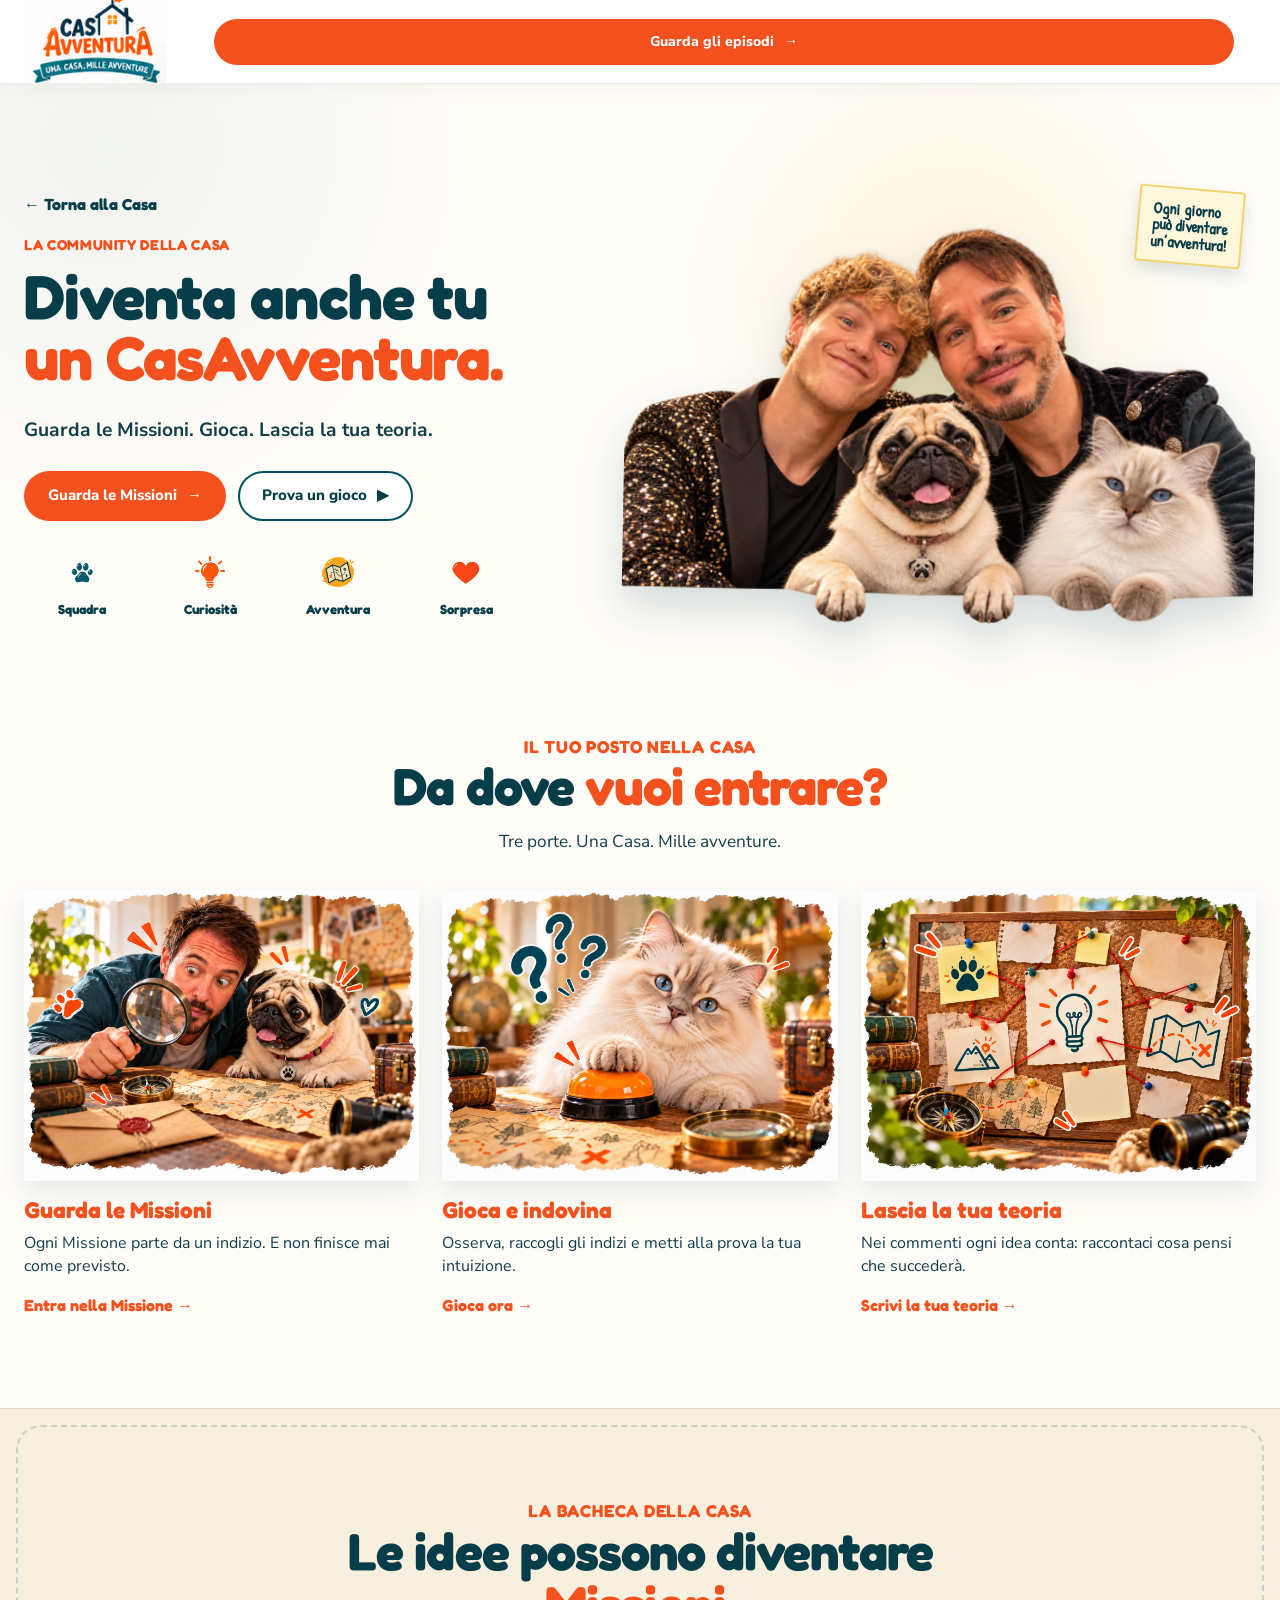
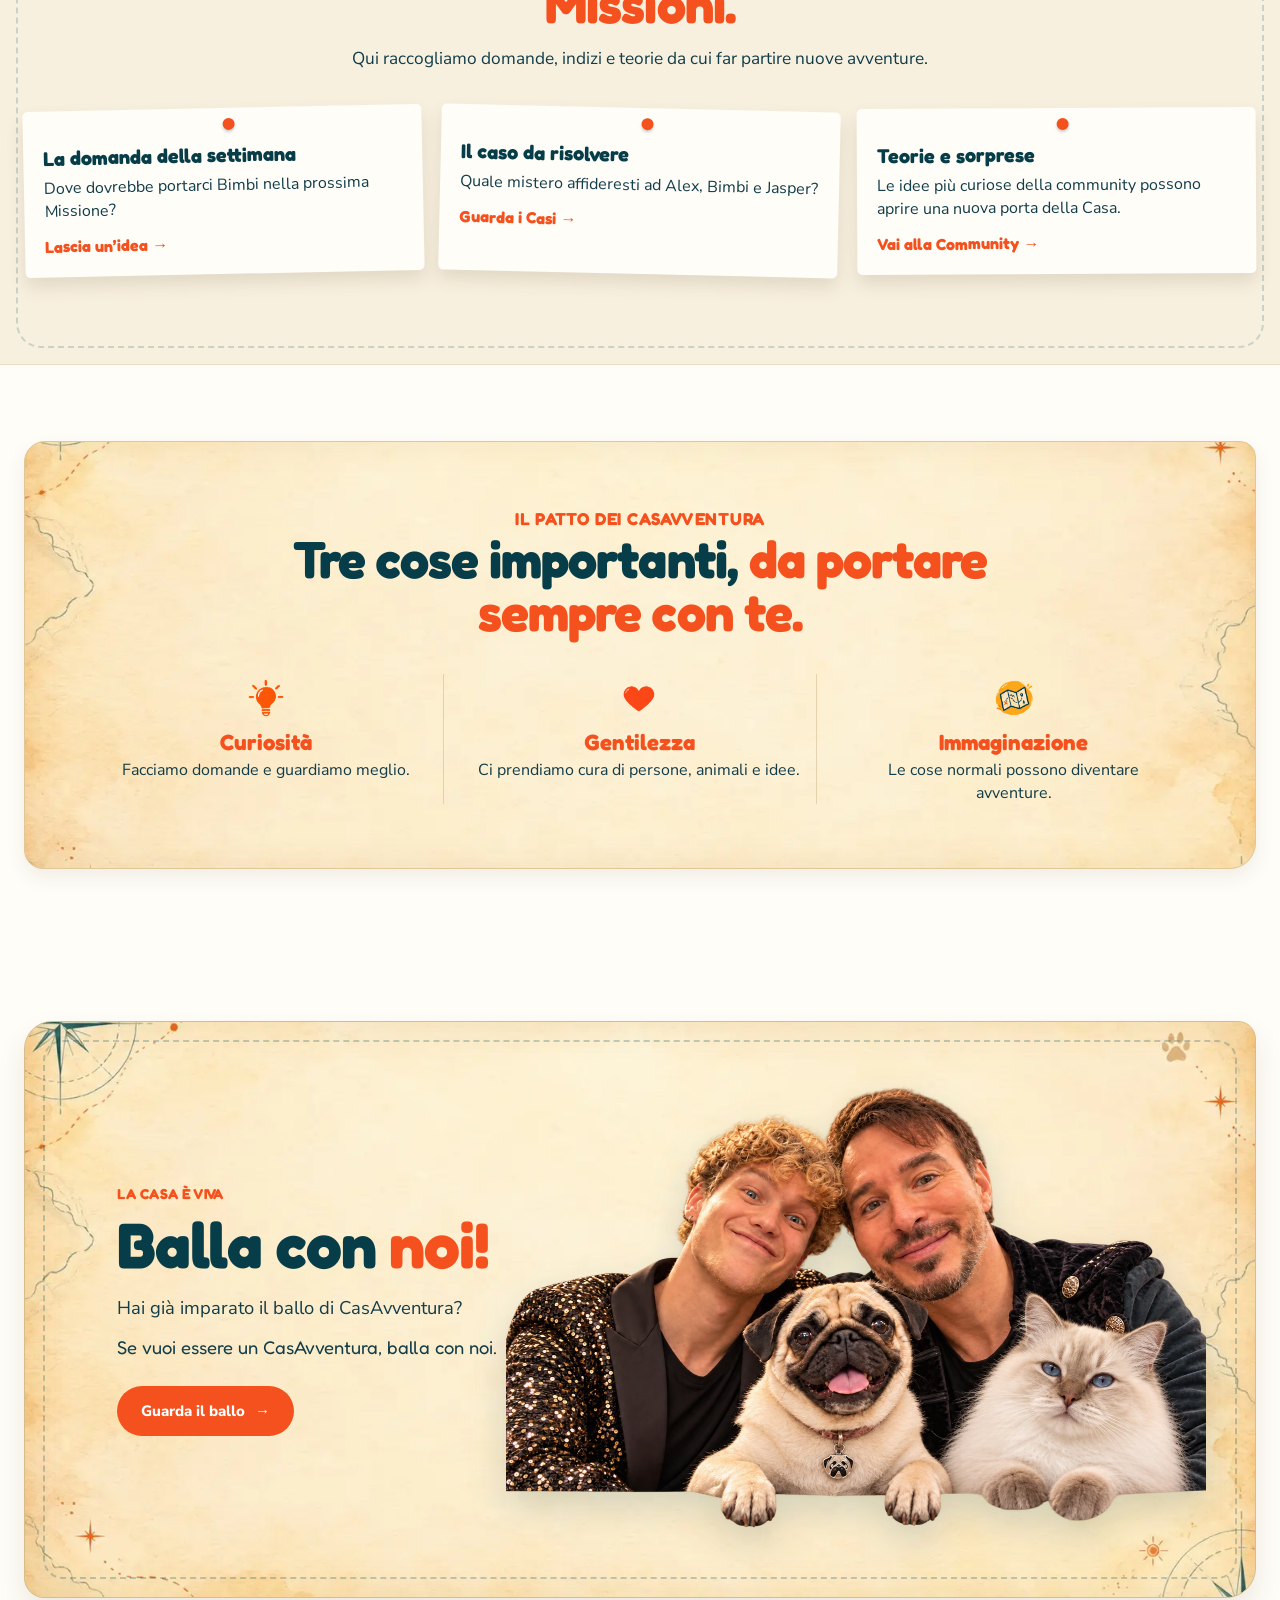
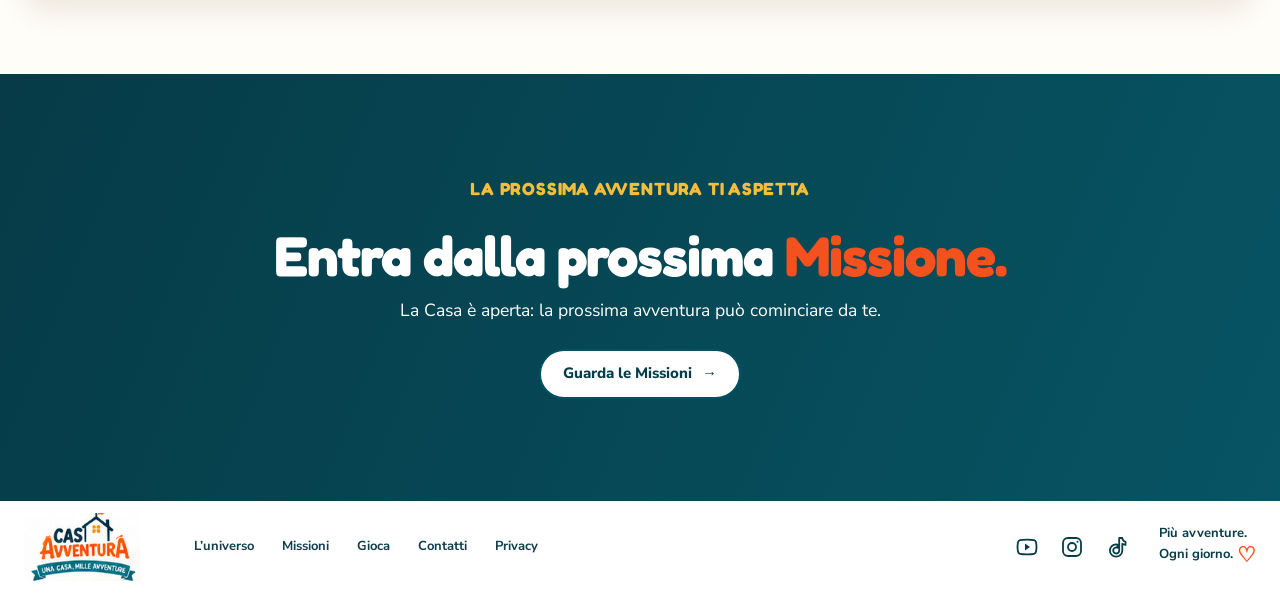
==== commit 8f320462: "Correggi la pergamena Balla con noi con la composizione corale approvata" ====
--- a/i-casavventura/index.html
+++ b/i-casavventura/index.html
@@ -49,7 +49,7 @@
     .club-intro{line-height:1.52}
     .club-door h3,.club-pin h3,.club-pact-item h3{line-height:1.08}
     .club-dance{padding-top:clamp(42px,6vw,76px);padding-bottom:clamp(42px,6vw,76px);background:#fffdf8}
-    .dance-frame{position:relative;min-height:520px;display:grid;grid-template-columns:minmax(300px,.8fr) minmax(420px,1.2fr);align-items:center;overflow:hidden;padding:54px 6%;border:1px solid #d7bd88;border-radius:28px 18px 30px 20px;background:#f7e8c8 url('../public/final-band-clean-bg.png') center/cover no-repeat;box-shadow:inset 0 0 42px rgba(169,117,39,.12),0 14px 28px rgba(74,45,9,.1)}
+    .dance-frame{position:relative;min-height:520px;display:grid;grid-template-columns:minmax(300px,.8fr) minmax(420px,1.2fr);align-items:center;overflow:hidden;padding:54px 6%;border:1px solid #d7bd88;border-radius:28px 18px 30px 20px;background:#f7e8c8 url('../public/patto-casavventura.webp') center/cover no-repeat;box-shadow:inset 0 0 42px rgba(169,117,39,.12),0 14px 28px rgba(74,45,9,.1)}
     .dance-frame:before{content:"";position:absolute;inset:18px;border:2px dashed rgba(6,76,91,.24);border-radius:20px;pointer-events:none}
     .dance-copy{position:relative;z-index:2;max-width:430px;padding:14px 0 14px}
     .dance-copy h2{margin:0 0 18px;color:var(--color-teal-dark);font-family:var(--font-display);font-size:clamp(3rem,5vw,5rem);line-height:.98;letter-spacing:-.018em}
@@ -63,6 +63,14 @@
     @media (min-width:1101px){.club-hero h1{font-size:62px}.club-heading h2{font-size:52px}.club-life h2{font-size:52px}.club-final h2{font-size:56px}}
     @media (min-width:761px) and (max-width:1100px){.club-hero h1{font-size:50px}.club-heading h2{font-size:44px}.club-life h2{font-size:44px}.club-final h2{font-size:48px}.dance-frame{grid-template-columns:1fr 1.2fr;padding-inline:5%}.dance-copy h2{font-size:52px}}
     @media (max-width:760px){.club-hero h1{font-size:42px}.club-heading h2,.club-life h2{font-size:40px}.club-final h2{font-size:42px}.club-dance{padding-top:36px}.dance-frame{display:block;min-height:690px;padding:42px 30px 250px}.dance-copy{max-width:100%}.dance-copy h2{font-size:48px}.dance-copy>p:not(.club-label){font-size:1.02rem}.dance-cast{position:absolute;right:0;bottom:0;width:100%;height:300px;min-height:0}.dance-group{right:-8%;bottom:-8%;width:88%;height:118%}.dance-eugenio{right:1%;bottom:2%;width:34%;max-width:160px}.dance-frame:before{inset:12px}}
+
+
+    /* Balla con noi: pergamena chiara e composizione corale unica */
+    .dance-frame{background-color:#f7e8c8;background-image:url('../public/patto-casavventura.webp');background-size:cover;background-position:center}
+    .dance-cast{display:flex;align-items:flex-end;justify-content:center}
+    .dance-group{position:relative;right:auto;bottom:auto;width:112%;height:auto;max-height:500px;object-fit:contain;object-position:center bottom;filter:drop-shadow(0 15px 18px rgba(10,62,72,.17))}
+    @media (min-width:761px){.dance-copy{padding-left:18px}.dance-cast{min-height:430px}.dance-group{width:116%;max-width:700px}}
+    @media (max-width:760px){.dance-group{width:112%;height:auto;max-height:290px}.dance-cast{display:flex;align-items:flex-end;justify-content:center}}
 
   </style>
 </head>
@@ -144,8 +152,7 @@
             <a class="button button-primary" href="https://www.youtube.com/@CasAvventura/shorts" target="_blank" rel="noopener noreferrer">Guarda il ballo <span aria-hidden="true">→</span></a>
           </div>
           <div class="dance-cast" aria-label="Alex, Eugenio, Bimbi e Jasper ballano insieme">
-            <img class="dance-group" src="../public/hero-casavventura.png" alt="Alex, Bimbi e Jasper a CasAvventura" />
-            <img class="dance-eugenio" src="../public/eugenio-card.webp" alt="Eugenio, il vicino di CasAvventura" />
+            <img class="dance-group" src="../public/hero-i-casavventura.webp" alt="Alex, Eugenio, Bimbi e Jasper a CasAvventura" />
           </div>
         </div>
       </div>
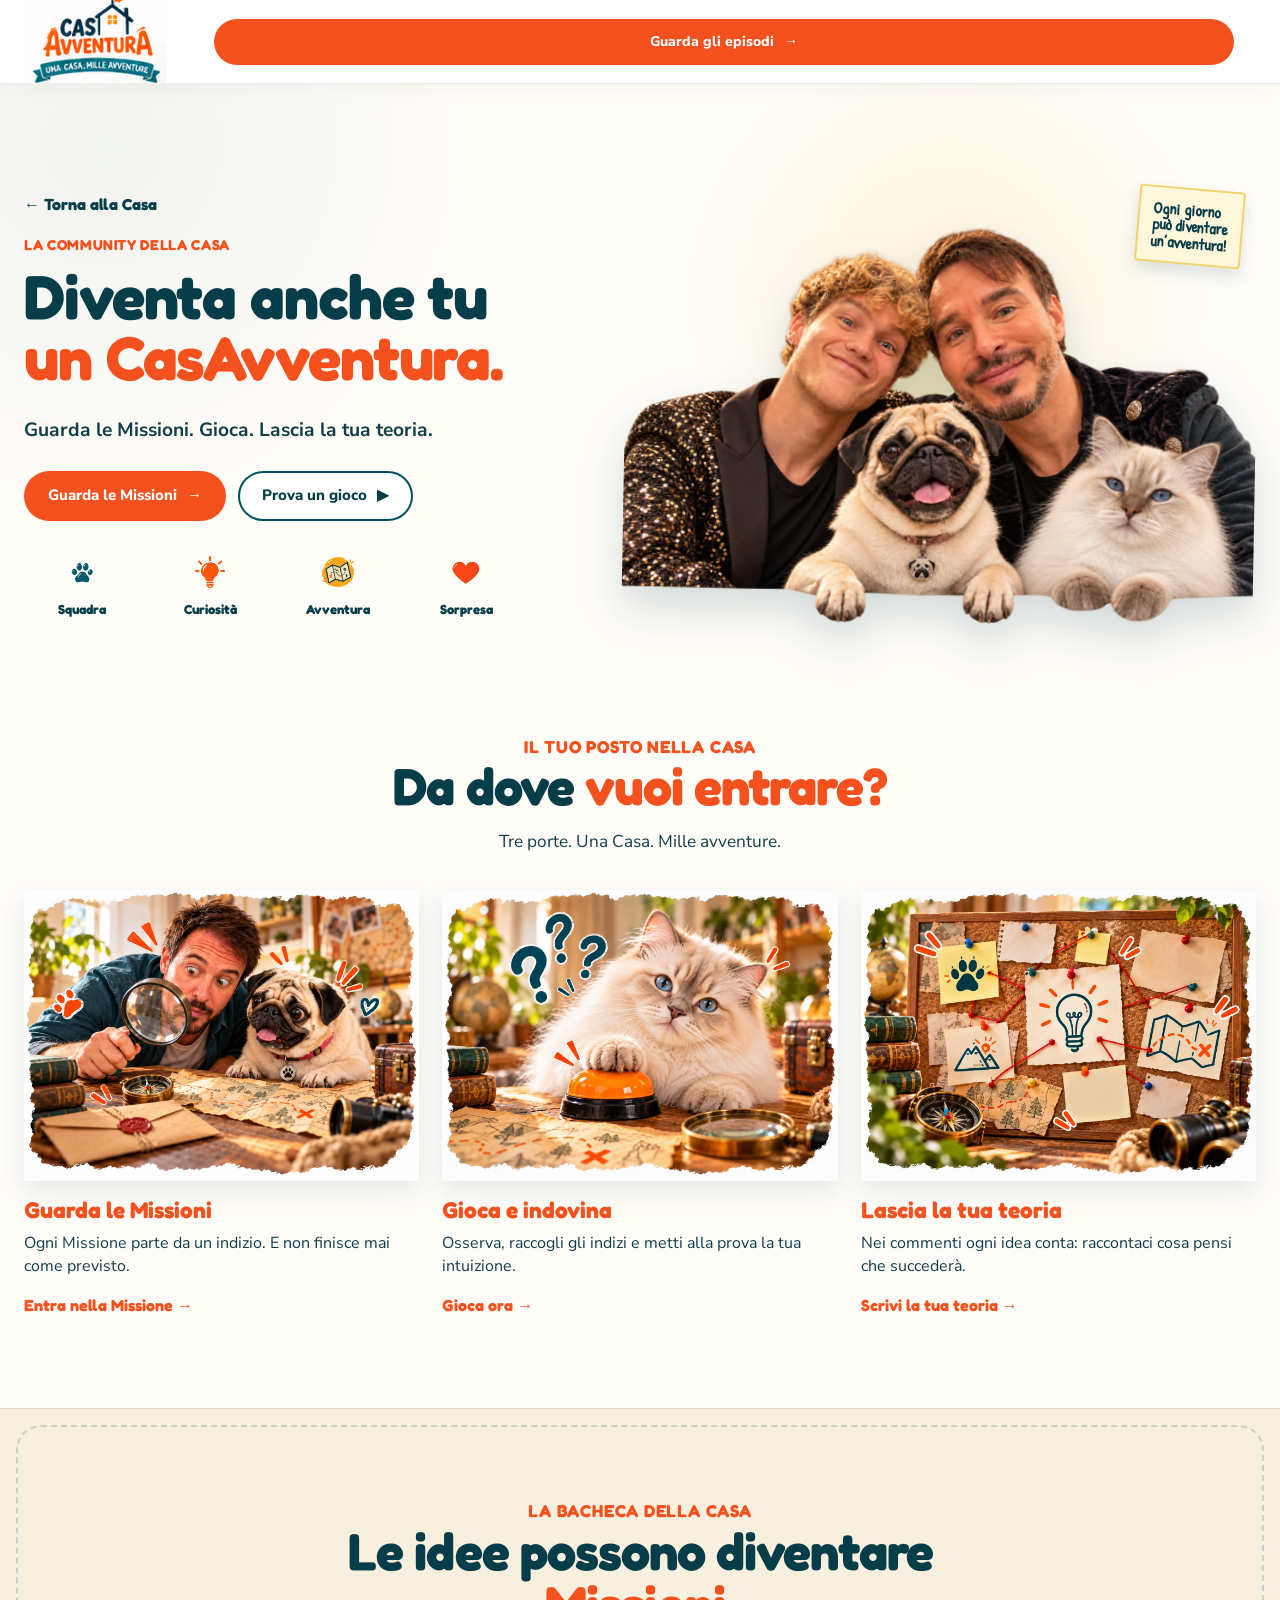
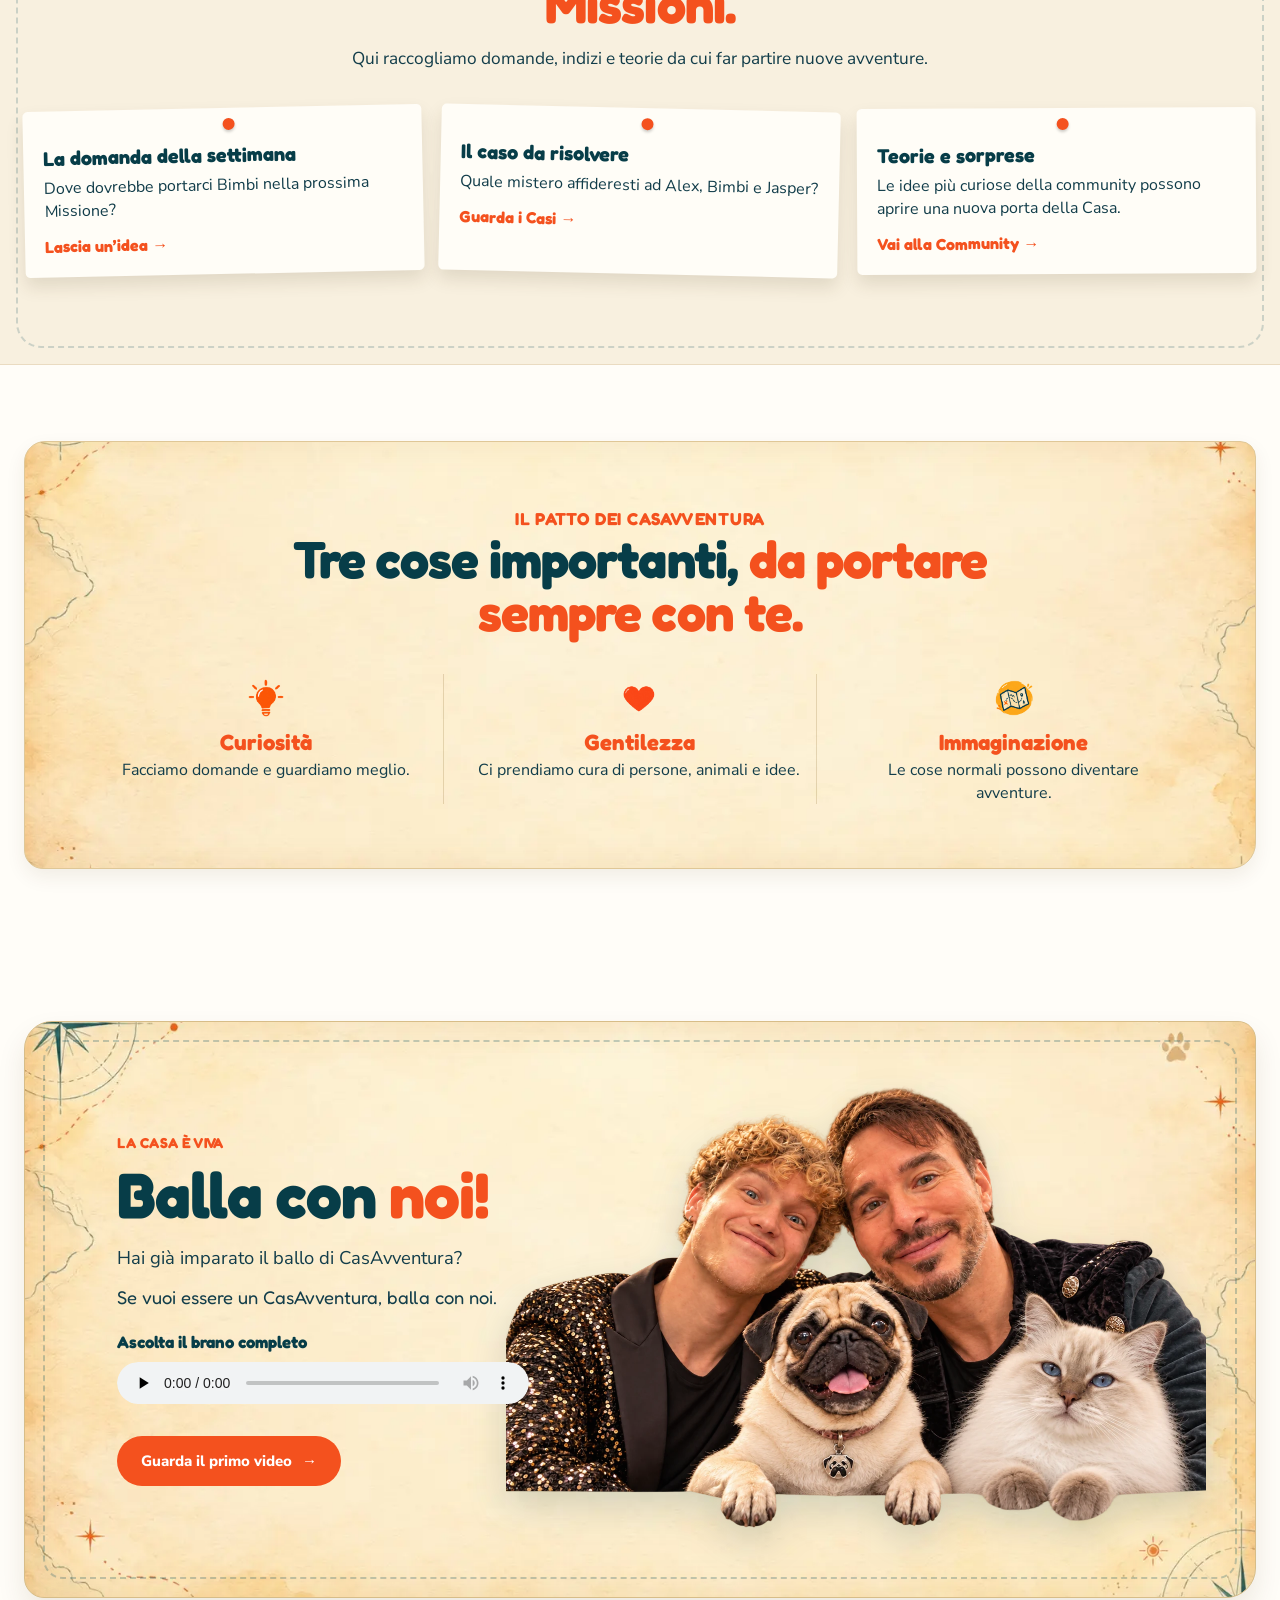
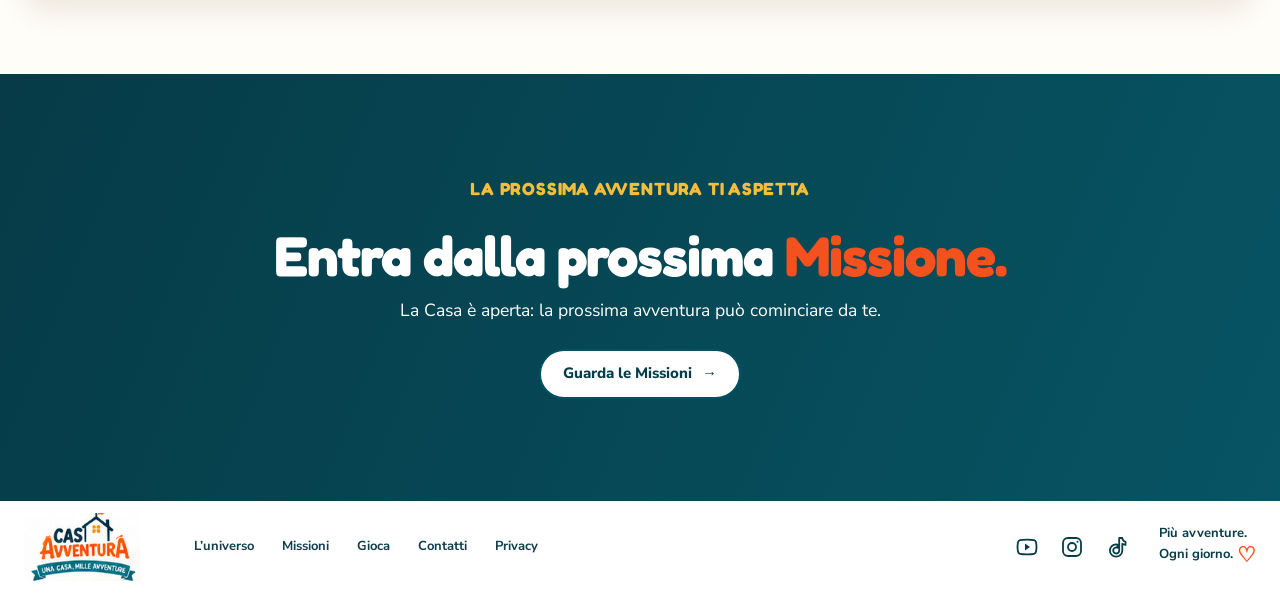
==== commit a4b8e97f: "Aggiungi player audio e link al primo video Balla con noi" ====
--- a/i-casavventura/index.html
+++ b/i-casavventura/index.html
@@ -72,6 +72,9 @@
     @media (min-width:761px){.dance-copy{padding-left:18px}.dance-cast{min-height:430px}.dance-group{width:116%;max-width:700px}}
     @media (max-width:760px){.dance-group{width:112%;height:auto;max-height:290px}.dance-cast{display:flex;align-items:flex-end;justify-content:center}}
 
+
+    .dance-listen{margin:20px 0 18px;max-width:430px}.dance-listen-label{margin:0 0 7px;color:var(--color-teal-dark);font-family:var(--font-display);font-size:1.05rem;font-weight:700}.dance-listen audio{display:block;width:100%;height:42px;border-radius:999px}.dance-video-link{display:inline-flex;margin-top:12px;color:var(--color-orange);font-family:var(--font-display);font-weight:700;text-decoration:none}.dance-video-link:hover{text-decoration:underline}
+
   </style>
 </head>
 <body class="club-page">
@@ -149,7 +152,14 @@
             <h2>Balla con <span>noi!</span></h2>
             <p>Hai già imparato il ballo di CasAvventura?</p>
             <p class="dance-strong">Se vuoi essere un CasAvventura, balla con noi.</p>
-            <a class="button button-primary" href="https://www.youtube.com/@CasAvventura/shorts" target="_blank" rel="noopener noreferrer">Guarda il ballo <span aria-hidden="true">→</span></a>
+            <div class="dance-listen">
+              <p class="dance-listen-label">Ascolta il brano completo</p>
+              <audio controls preload="none" aria-label="Ascolta Balla con noi — Il Ballo Bau Miao Remix">
+                <source src="https://drive.google.com/uc?export=download&amp;id=1do5rsVQLGS2fezobWGfF1iRrozEJSRZT" type="audio/mpeg" />
+                Il tuo browser non supporta l’audio.
+              </audio>
+            </div>
+            <a class="button button-primary" href="https://youtube.com/shorts/XEsJiqQPjlg?feature=share" target="_blank" rel="noopener noreferrer">Guarda il primo video <span aria-hidden="true">→</span></a>
           </div>
           <div class="dance-cast" aria-label="Alex, Eugenio, Bimbi e Jasper ballano insieme">
             <img class="dance-group" src="../public/hero-i-casavventura.webp" alt="Alex, Eugenio, Bimbi e Jasper a CasAvventura" />
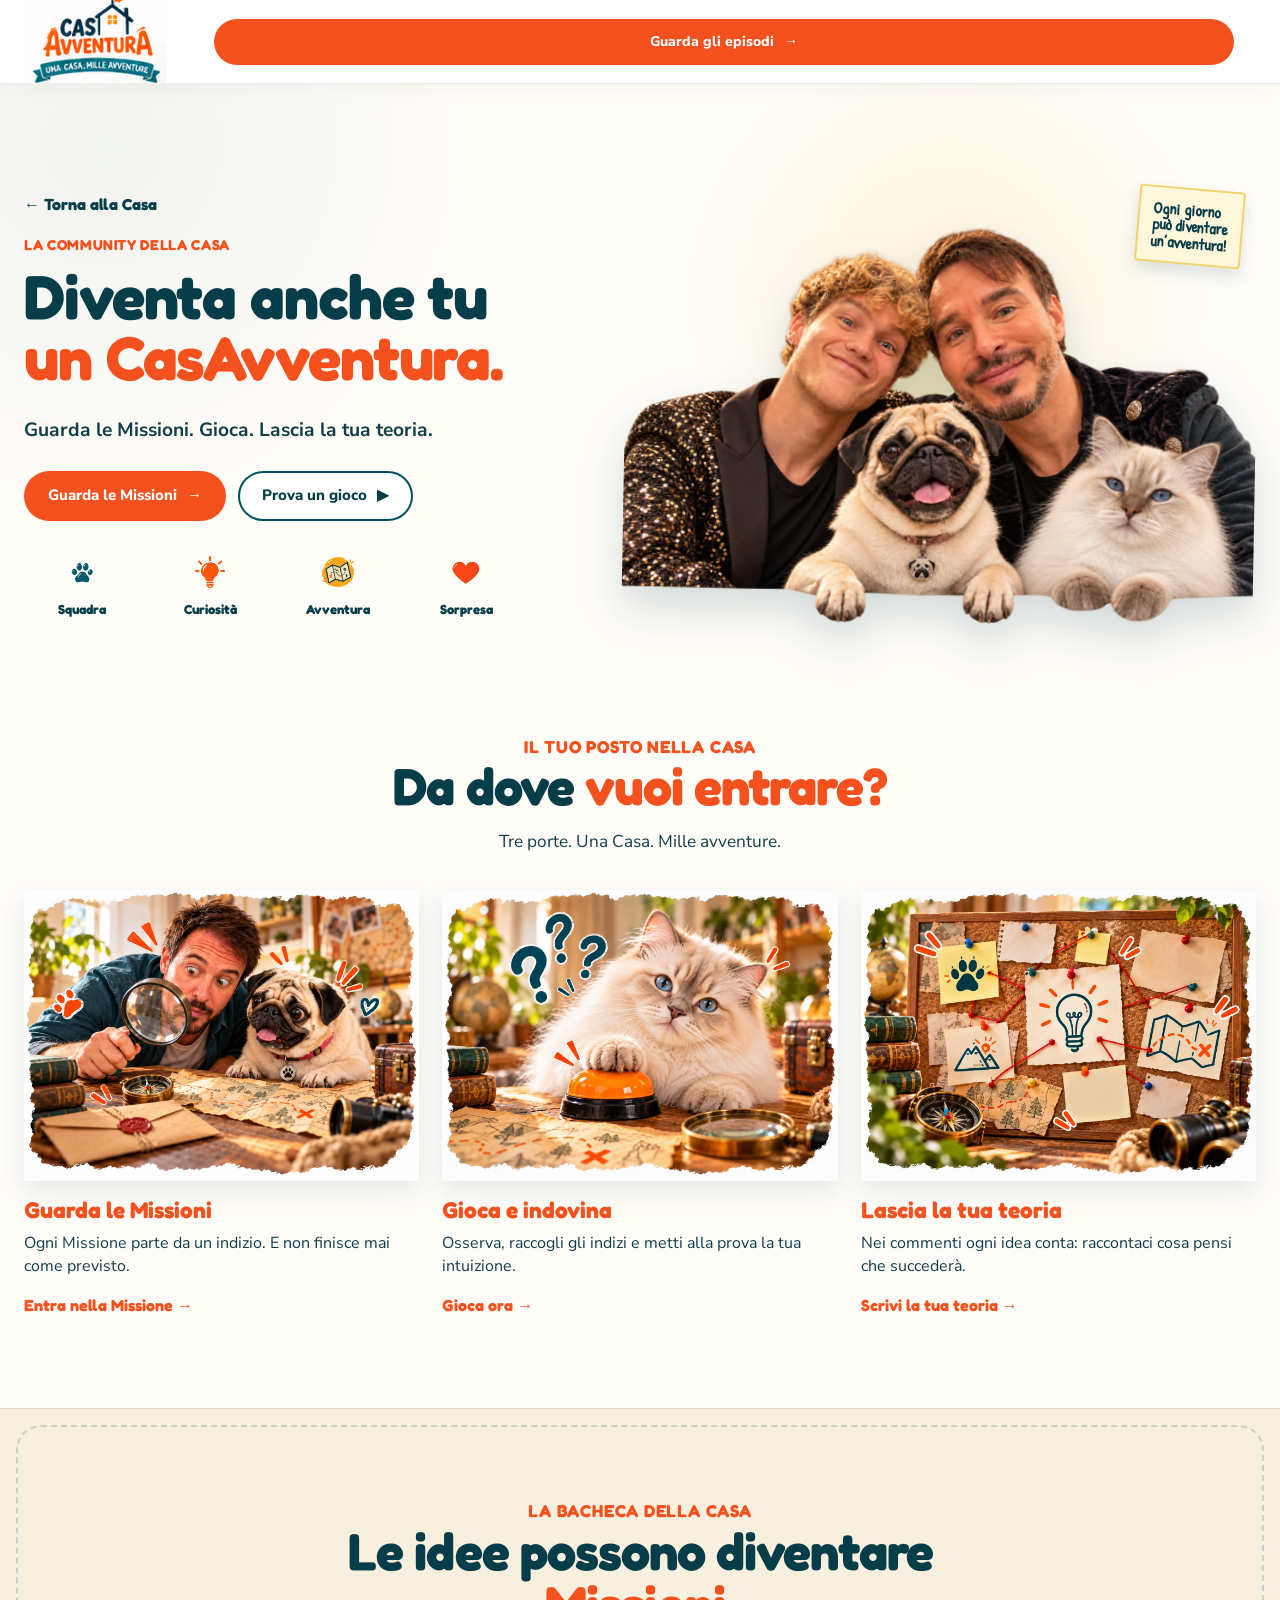
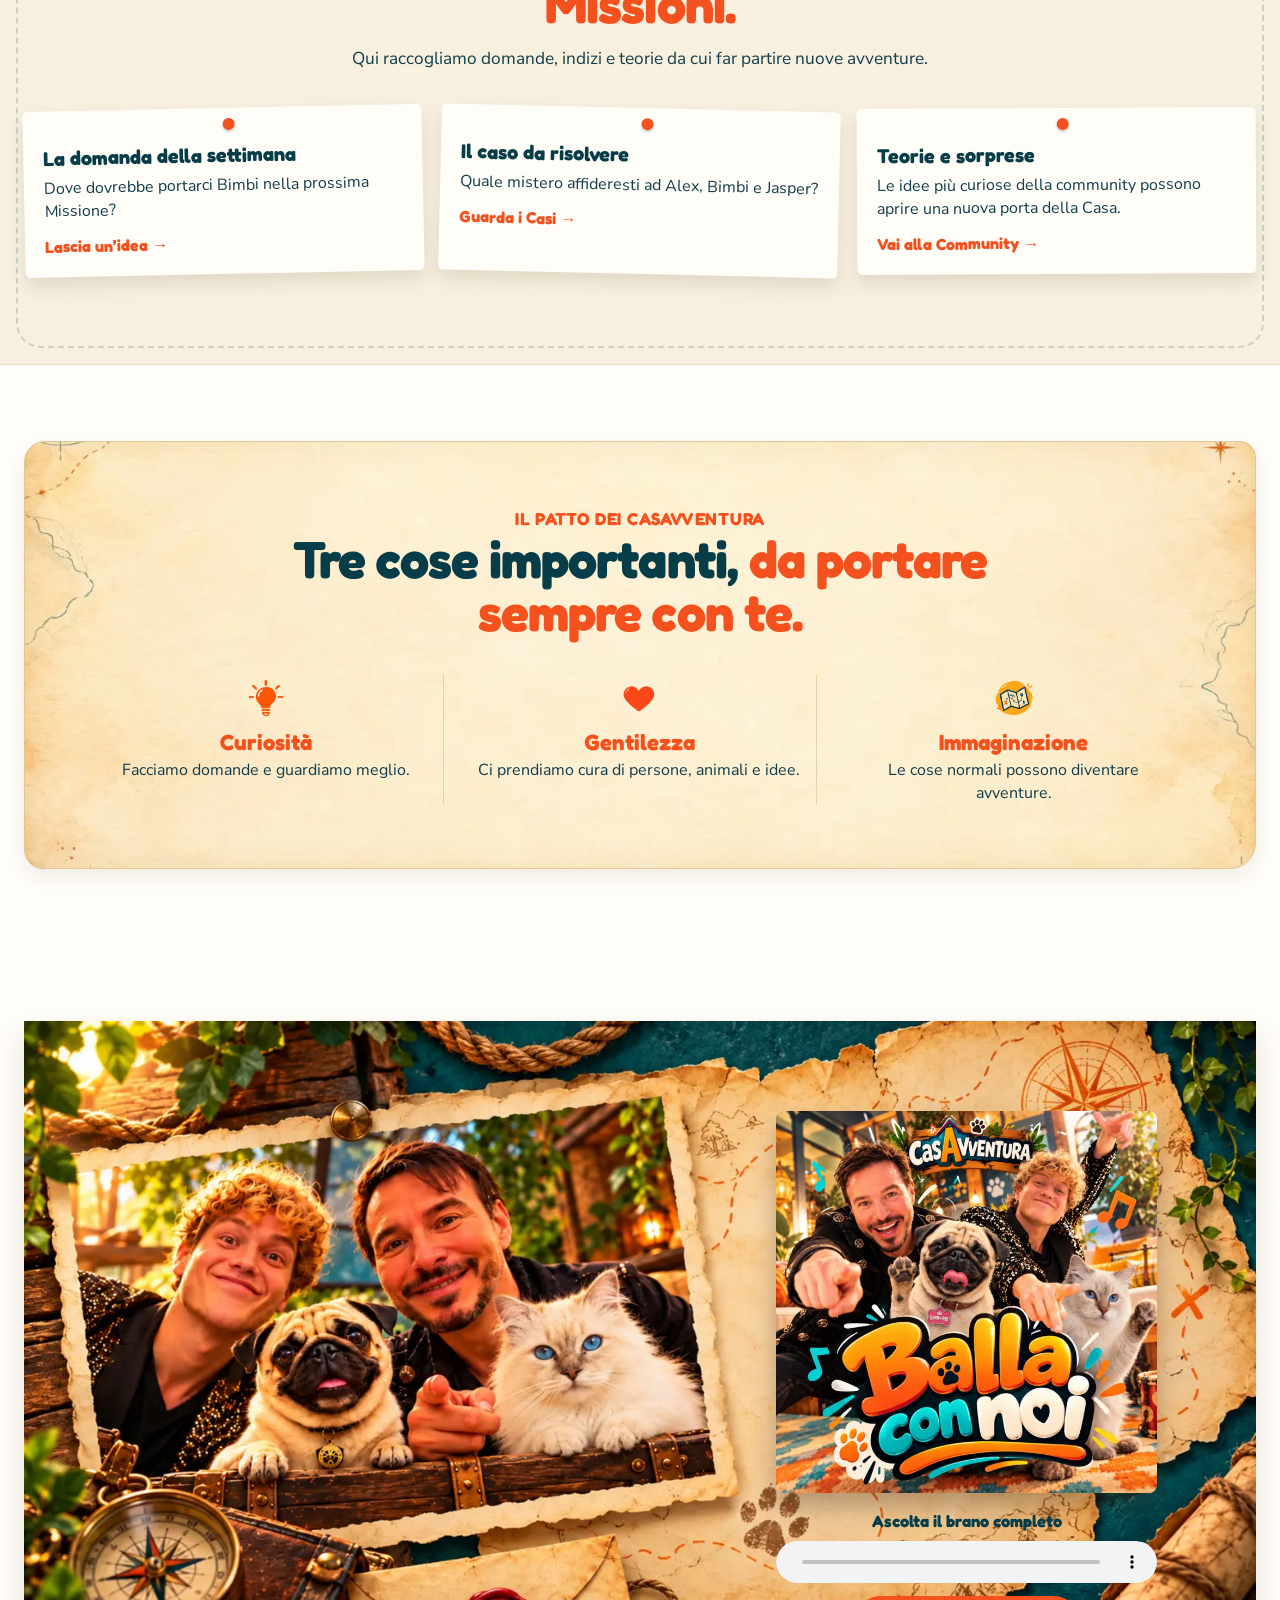
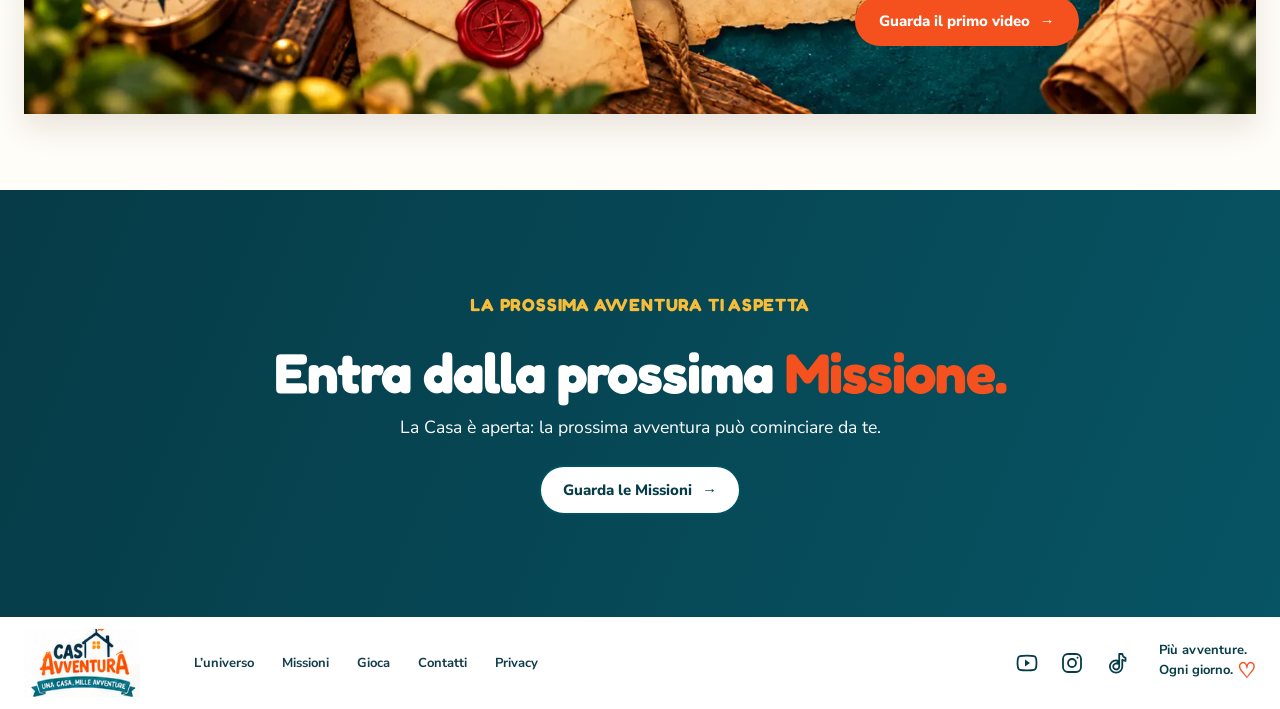
==== commit a50b9db5: "Use approved Balla con noi artwork in music section" ====
--- a/i-casavventura/index.html
+++ b/i-casavventura/index.html
@@ -75,6 +75,18 @@
 
     .dance-listen{margin:20px 0 18px;max-width:430px}.dance-listen-label{margin:0 0 7px;color:var(--color-teal-dark);font-family:var(--font-display);font-size:1.05rem;font-weight:700}.dance-listen audio{display:block;width:100%;height:42px;border-radius:999px}.dance-video-link{display:inline-flex;margin-top:12px;color:var(--color-orange);font-family:var(--font-display);font-weight:700;text-decoration:none}.dance-video-link:hover{text-decoration:underline}
 
+
+    /* Balla con noi — asset approvati: tavola pergamena + copertina ufficiale */
+    .club-dance{padding-block:clamp(46px,6vw,76px)}
+    .dance-frame{display:block;min-height:0;aspect-ratio:1.777/1;overflow:hidden;padding:0;border:0;border-radius:0;background-color:#0a4c57;background-size:cover;background-position:center;box-shadow:0 14px 28px rgba(74,45,9,.12)}
+    .dance-frame:before{display:none}
+    .dance-panel{position:absolute;z-index:2;top:13%;right:8%;width:31%;max-width:390px;display:flex;flex-direction:column;align-items:center;text-align:center}
+    .dance-cover{display:block;width:100%;aspect-ratio:1;object-fit:cover;border-radius:8px;box-shadow:0 14px 25px rgba(53,27,7,.32)}
+    .dance-panel .dance-listen{width:100%;margin:16px 0 13px}
+    .dance-panel .dance-listen-label{margin:0 0 7px;color:var(--color-teal-dark);font-family:var(--font-display);font-size:1.03rem;font-weight:700}
+    .dance-panel .button{margin-top:0}
+    @media (max-width:760px){.dance-frame{aspect-ratio:auto;min-height:690px;background-position:26% top;background-size:auto 370px;background-repeat:no-repeat;background-color:#f7e8c8}.dance-panel{top:auto;right:8%;bottom:26px;width:84%;max-width:360px}.dance-cover{width:min(70vw,290px)}}
+
   </style>
 </head>
 <body class="club-page">
@@ -146,12 +158,9 @@
 
     <section class="club-section club-dance">
       <div class="container">
-        <div class="dance-frame">
-          <div class="dance-copy">
-            <p class="club-label">LA CASA È VIVA</p>
-            <h2>Balla con <span>noi!</span></h2>
-            <p>Hai già imparato il ballo di CasAvventura?</p>
-            <p class="dance-strong">Se vuoi essere un CasAvventura, balla con noi.</p>
+        <div class="dance-frame" style="background-image:url('[data-uri]')">
+          <div class="dance-panel">
+            <img class="dance-cover" src="[data-uri]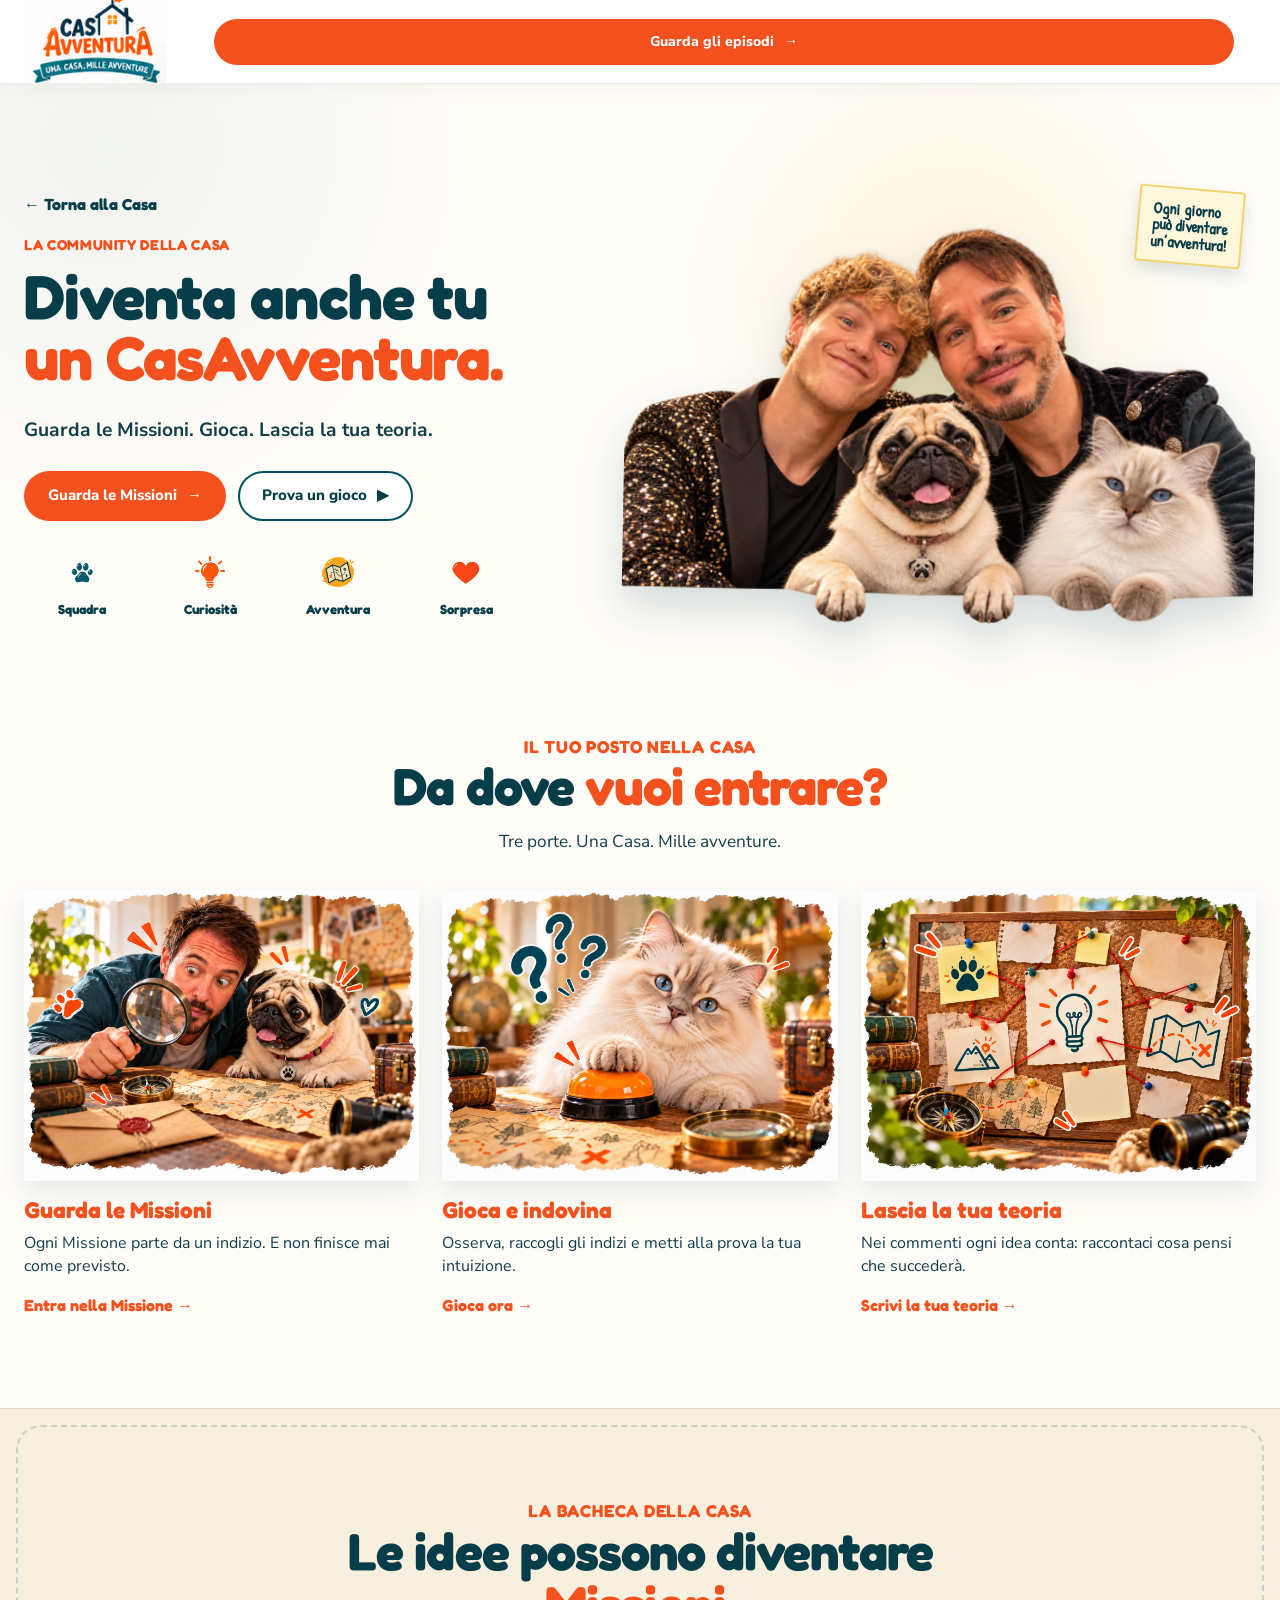
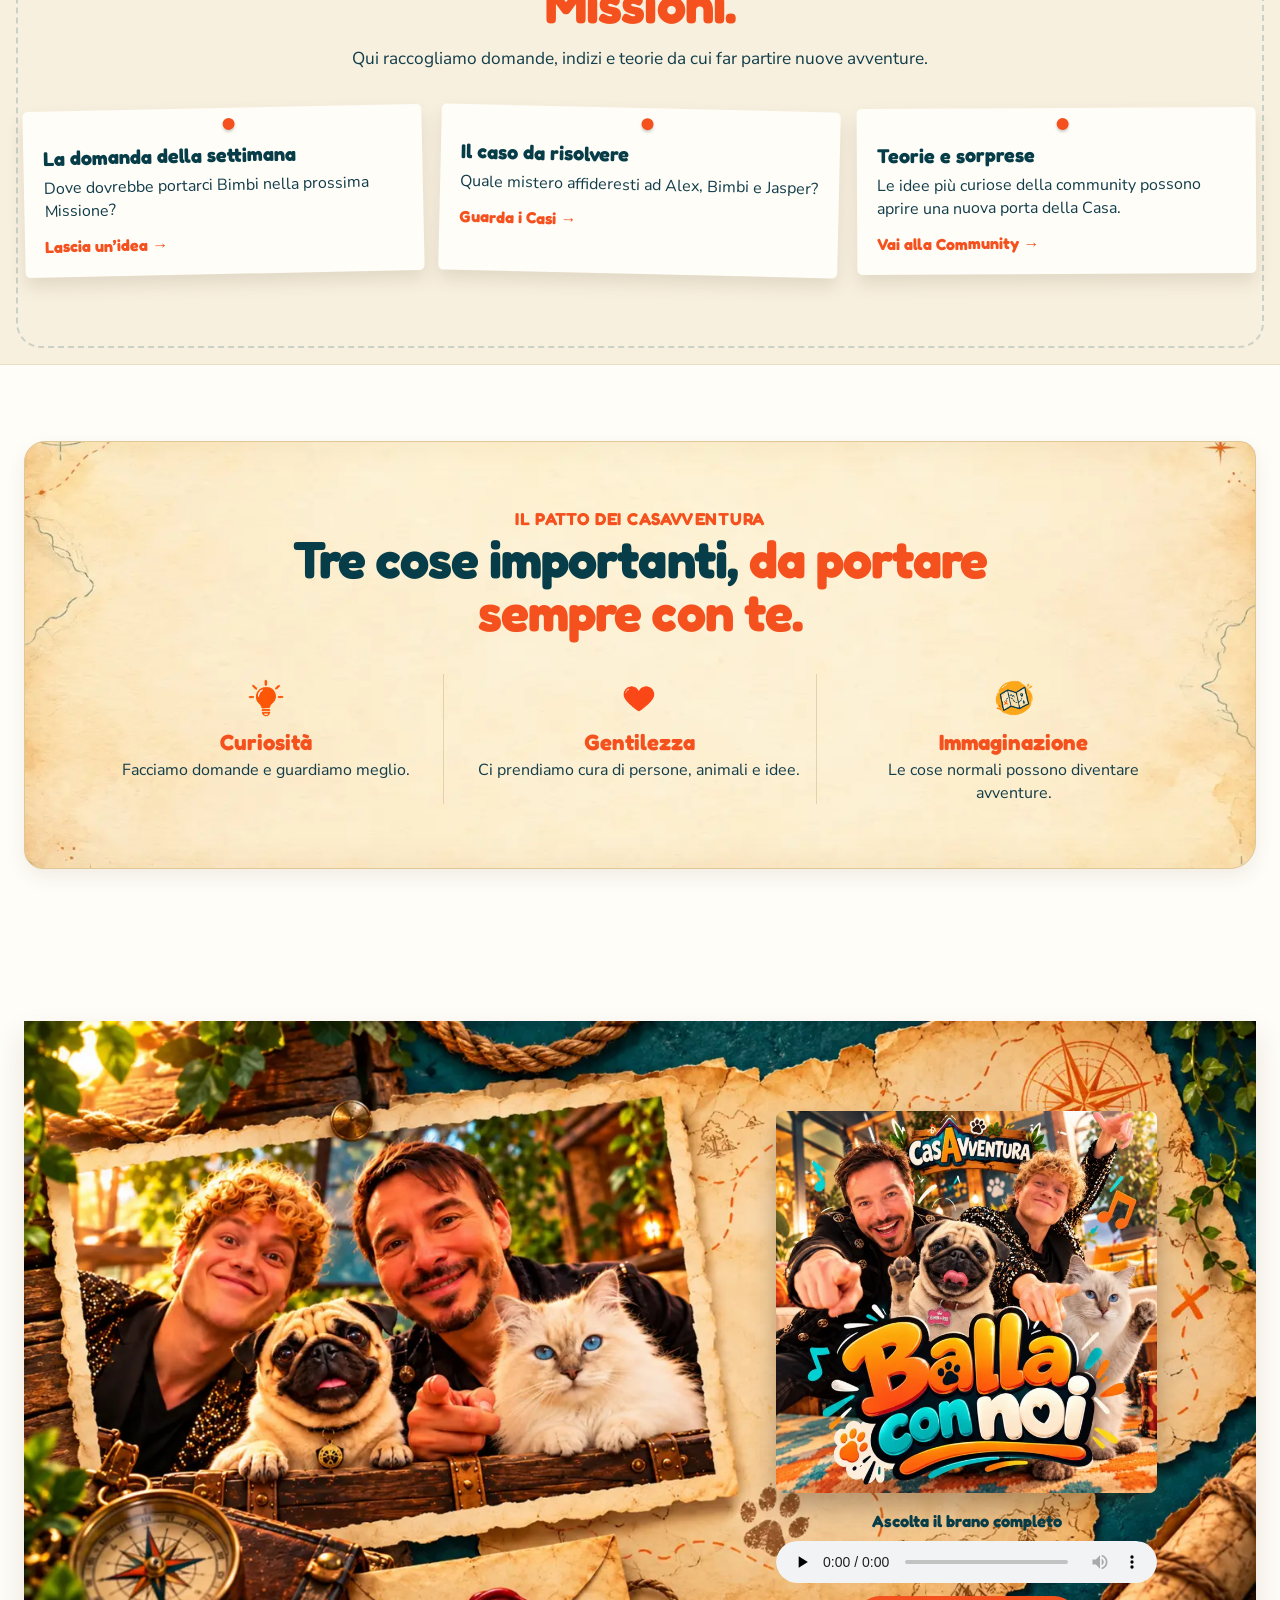
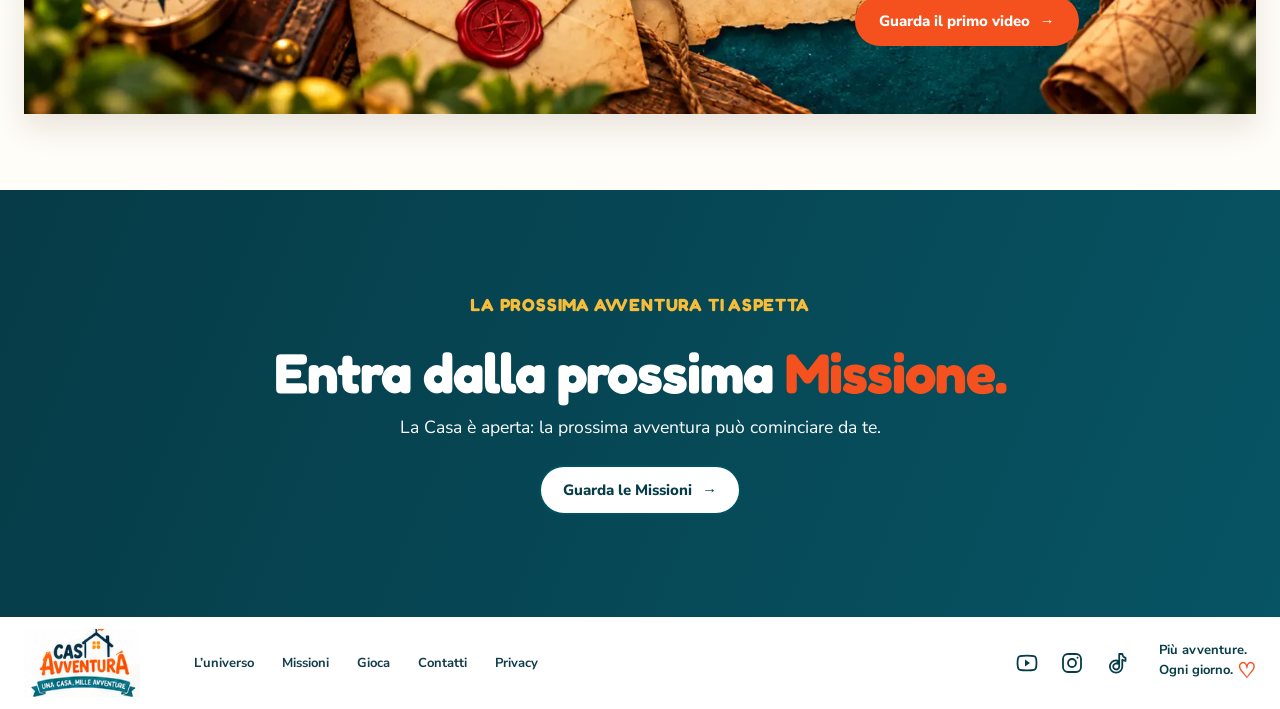
==== commit 7f29951c: "Fix Balla con noi video link and embed provided MP3" ====
--- a/i-casavventura/index.html
+++ b/i-casavventura/index.html
@@ -164,11 +164,13 @@
             <div class="dance-listen">
               <p class="dance-listen-label">Ascolta il brano completo</p>
               <audio controls preload="none" aria-label="Ascolta Balla con noi — Il Ballo Bau Miao Remix">
-                <source src="https://drive.google.com/uc?export=download&amp;id=1do5rsVQLGS2fezobWGfF1iRrozEJSRZT" type="audio/mpeg" />
+                <source src="[data-uri]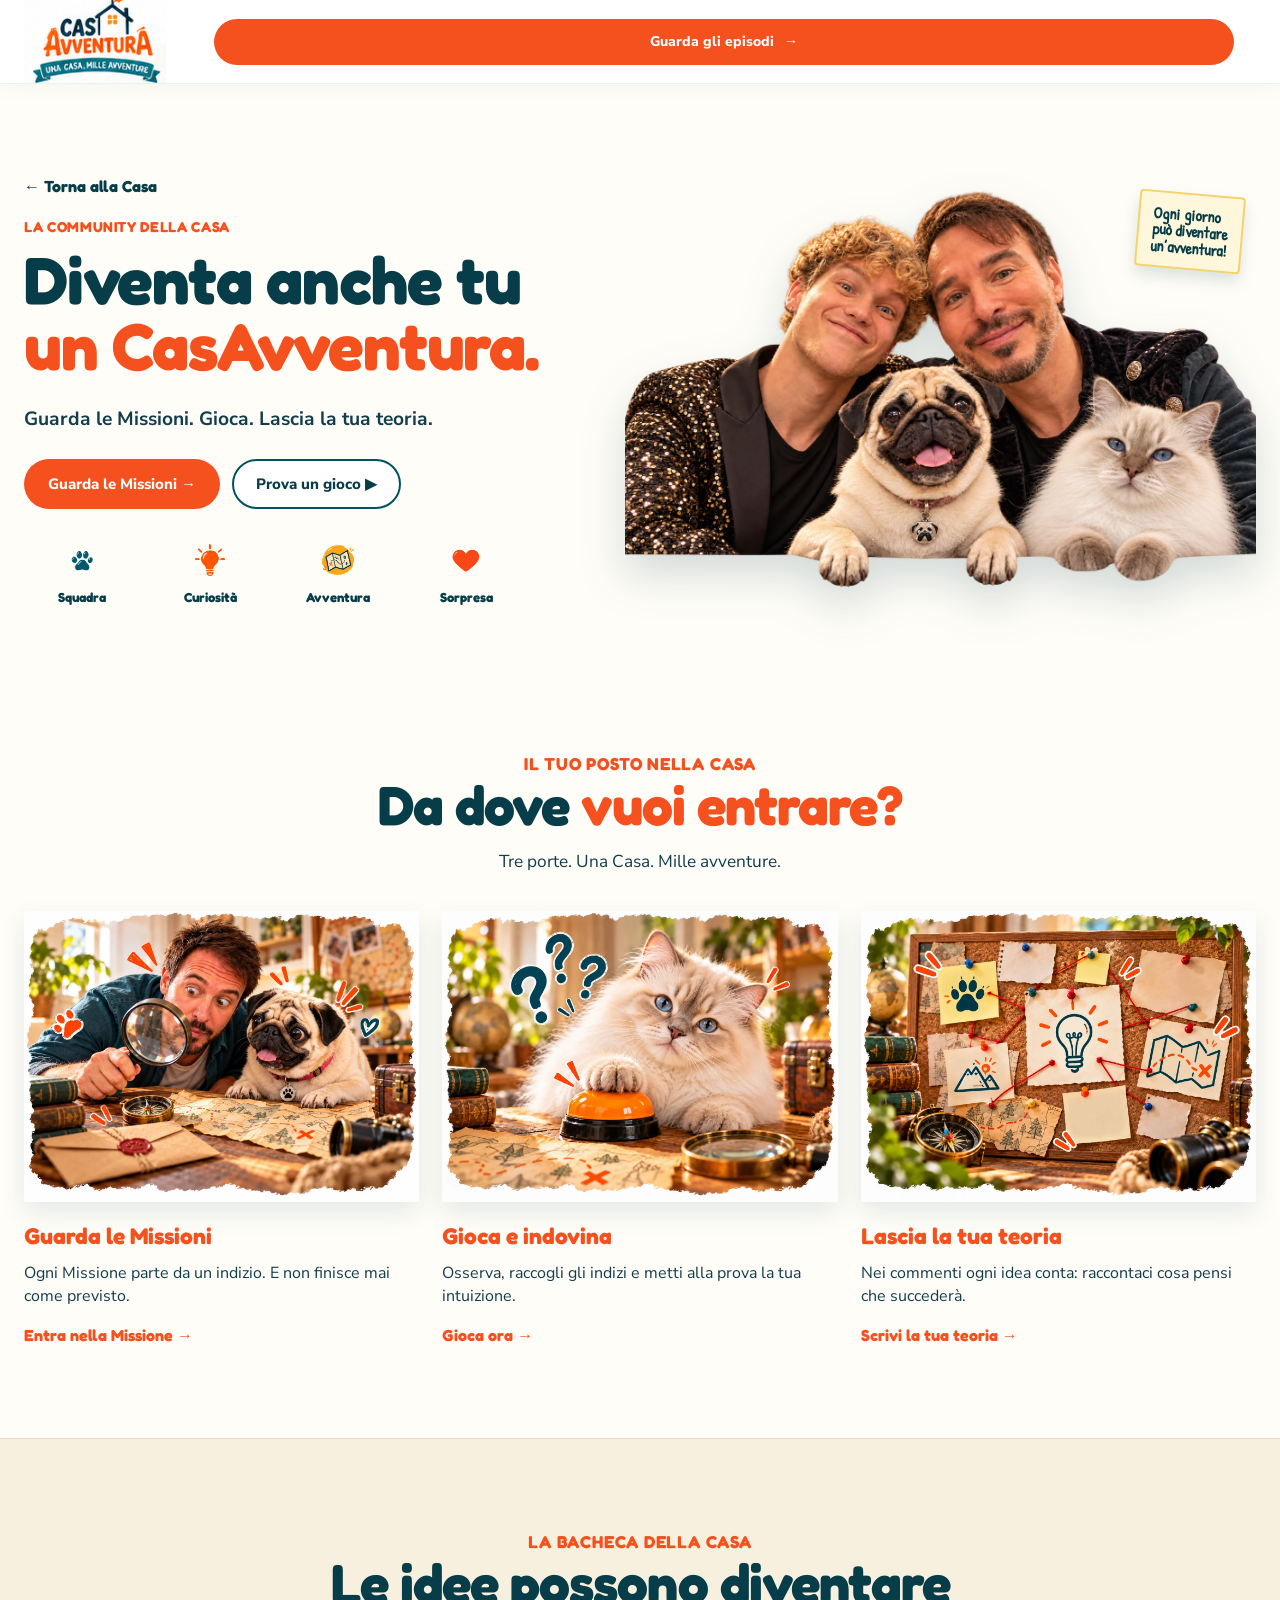
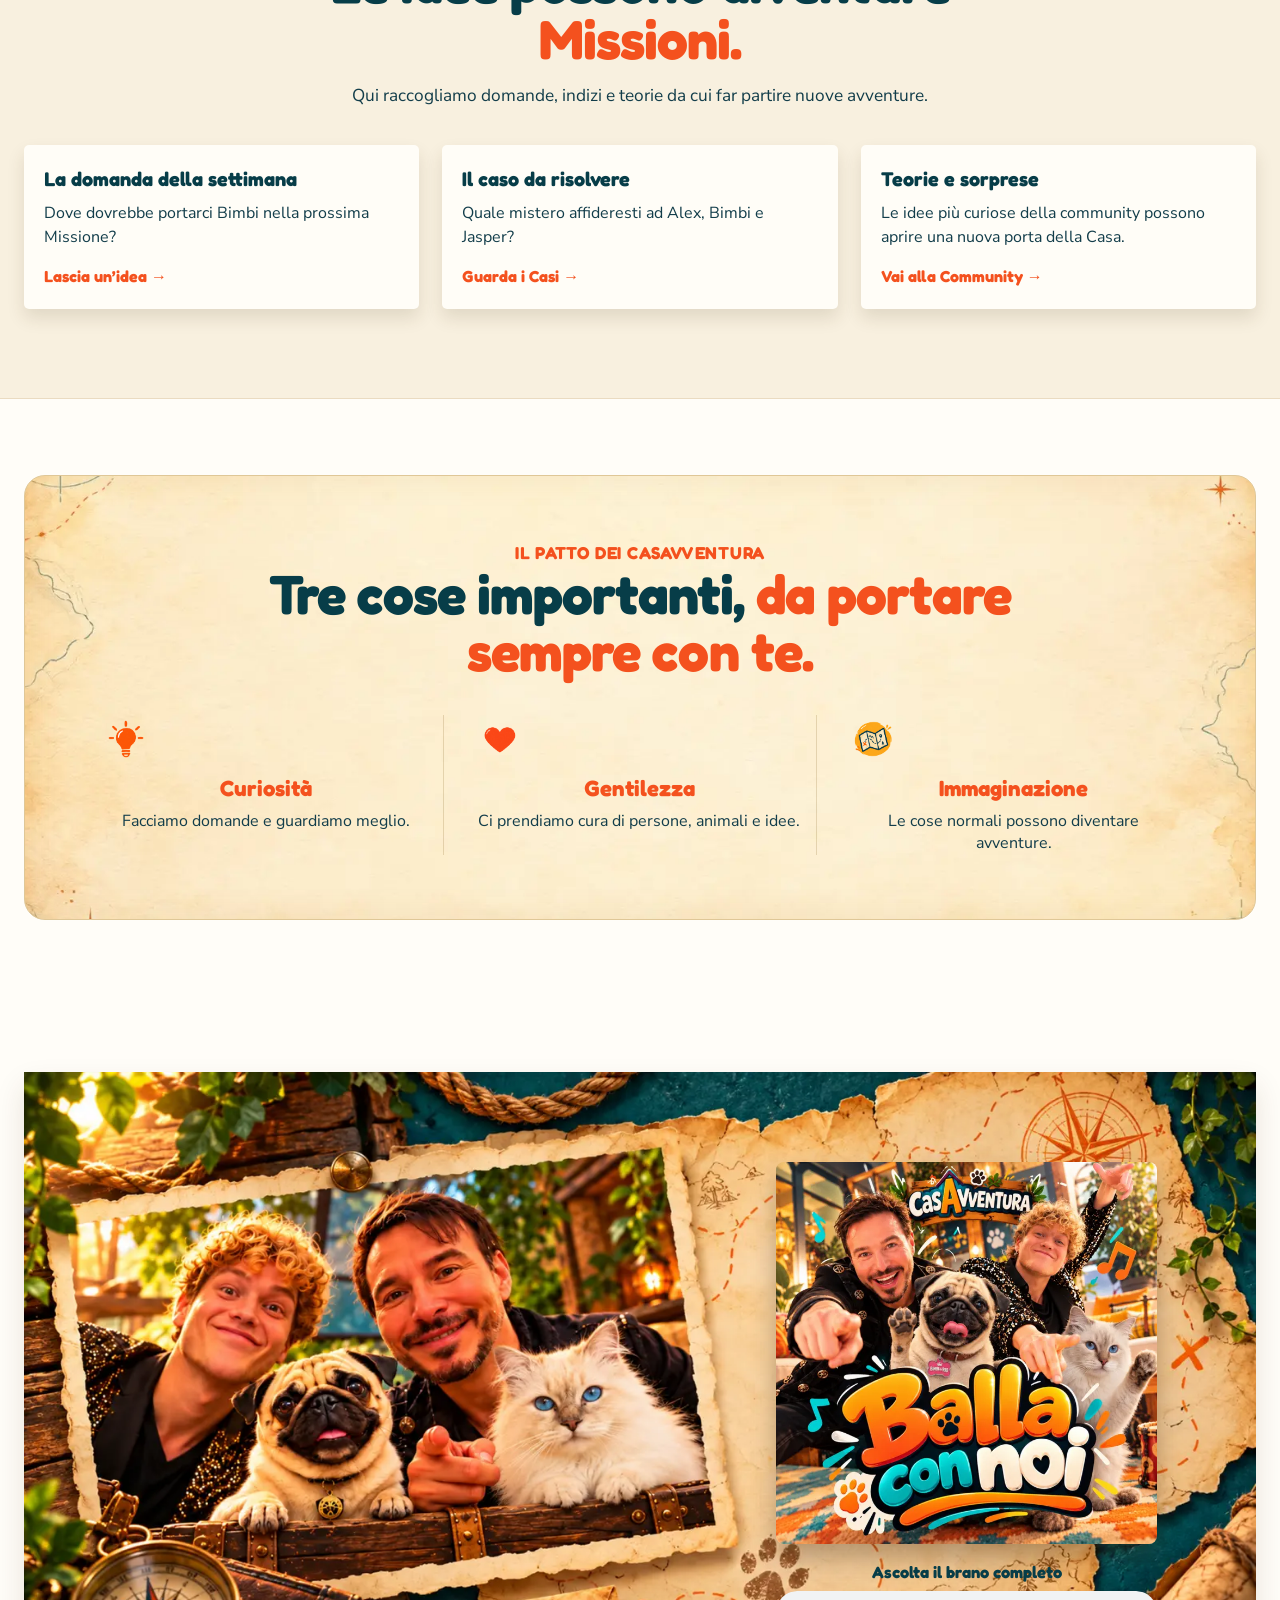
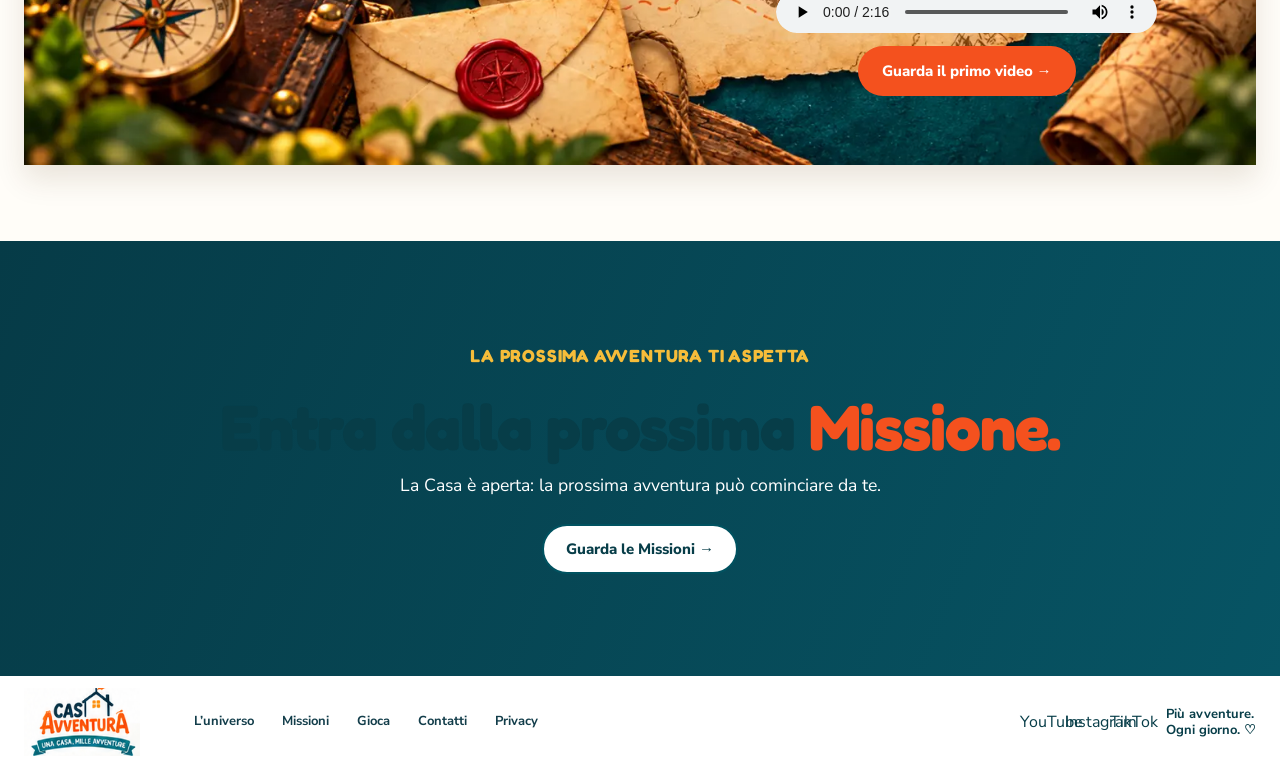
==== commit f21ccaad: "Use provided Balla con noi MP3 and correct Short link" ====
--- a/i-casavventura/index.html
+++ b/i-casavventura/index.html
@@ -1,211 +1,18 @@
 <!doctype html>
 <html lang="it">
 <head>
-  <meta charset="UTF-8" />
-  <meta name="viewport" content="width=device-width, initial-scale=1.0" />
-  <meta name="theme-color" content="#0e4c5a" />
-  <meta name="robots" content="index,follow,max-image-preview:large" />
-  <link rel="canonical" href="https://casavventura.it/i-casavventura/" />
-  <meta name="description" content="Diventa un CasAvventura: guarda le Missioni, gioca, lascia la tua teoria e partecipa al mondo di Alex, Bimbi del Rio, Gatto Jasper ed Eugenio." />
-  <meta property="og:type" content="website" />
-  <meta property="og:url" content="https://casavventura.it/i-casavventura/" />
-  <meta property="og:locale" content="it_IT" />
-  <meta property="og:title" content="I CasAvventura | Entra nella Casa" />
-  <meta property="og:description" content="Non guardi soltanto CasAvventura: entri nella Casa, giochi e lasci la tua teoria." />
-  <meta property="og:image" content="https://casavventura.it/public/hero-i-casavventura.webp" />
-  <title>I CasAvventura | Entra nella Casa</title>
-  <link rel="icon" href="../favicon.svg" />
-  <link rel="stylesheet" href="../styles.css" />
-  <style>
-    .club-page{background:#fffdf8;color:var(--color-text)}
-    .club-hero{position:relative;overflow:hidden;padding:clamp(44px,7vw,90px) 0 54px;background:#fffdf8}
-    .club-hero:before{content:"";position:absolute;inset:0;background:radial-gradient(circle at 74% 35%,rgba(255,181,52,.13),transparent 26%),radial-gradient(circle at 8% 10%,rgba(6,76,91,.06),transparent 28%);pointer-events:none}
-    .club-hero-inner{display:grid;grid-template-columns:minmax(0,.92fr) minmax(380px,1.08fr);gap:clamp(28px,5vw,76px);align-items:center;position:relative;z-index:1}
-    .club-back{display:inline-flex;margin-bottom:18px;color:var(--color-teal-dark);font-family:var(--font-display);font-weight:700;text-decoration:none}.club-back:hover{text-decoration:underline}
-    .club-kicker,.club-label{margin:0 0 10px;color:var(--color-orange);font-family:var(--font-display);font-weight:700;font-size:.9rem;letter-spacing:.08em;text-transform:uppercase}
-    .club-hero h1{font-family:var(--font-display);font-size:clamp(3rem,5.2vw,5.25rem);font-weight:700;line-height:.92;letter-spacing:-.05em;margin:0 0 18px;color:var(--color-teal-dark)}
-    .club-hero h1 span,.club-heading h2 span,.club-final h2 span{color:var(--color-orange)}
-    .club-intro{font-size:clamp(1.05rem,1.5vw,1.25rem);font-weight:650;line-height:1.45;max-width:585px;margin:0 0 25px}
-    .club-actions{display:flex;flex-wrap:wrap;gap:12px;align-items:center}.club-actions .button-secondary{background:#fff;border:2px solid var(--color-teal);color:var(--color-teal-dark)}
-    .club-values{display:flex;justify-content:space-between;align-items:flex-start;gap:12px;max-width:500px;margin-top:30px}.club-value{display:flex;flex:1 1 0;flex-direction:column;align-items:center;gap:7px;min-width:70px;color:var(--color-teal-dark);font-family:var(--font-display);font-size:.82rem;font-weight:700;text-align:center}.club-value img{width:42px;height:42px;object-fit:contain}.club-value-icon{display:block}
-    .club-hero-art{position:relative;min-height:360px;display:grid;place-items:center;background:radial-gradient(circle at 50% 52%,#f7e7bd 0 34%,transparent 35%)}.club-hero-photo{width:100%;max-width:650px;aspect-ratio:1.36;object-fit:contain;object-position:center bottom;filter:drop-shadow(0 20px 22px rgba(10,62,72,.18));transform:rotate(1deg)}
-    .club-note{position:absolute;right:2%;top:3%;max-width:126px;background:#fff7dc;border:2px solid #f5d26c;border-radius:4px;padding:12px 13px;color:var(--color-teal-dark);font-family:var(--font-handwritten);font-weight:700;line-height:1.02;transform:rotate(5deg);box-shadow:0 8px 15px rgba(10,62,72,.14)}
-    .club-section{padding:clamp(56px,7vw,92px) 0}.club-heading{text-align:center;max-width:770px;margin:0 auto 36px}.club-heading h2{font-family:var(--font-display);font-size:clamp(2.25rem,4.3vw,4rem);font-weight:700;line-height:.95;letter-spacing:-.045em;margin:0 0 10px;color:var(--color-teal-dark)}.club-heading p{margin:0;font-size:1.08rem}
-    .club-doors{padding-top:42px}.club-door-grid{display:grid;grid-template-columns:repeat(3,1fr);gap:23px}.club-door{min-width:0}.club-door-photo{display:block;width:100%;aspect-ratio:1.36;object-fit:cover;border-radius:0;box-shadow:0 10px 24px rgba(8,72,79,.11);margin-bottom:17px;background:#fff}
-    .club-door h3{font-family:var(--font-display);font-size:1.42rem;line-height:1;margin:0 0 9px;color:var(--color-orange)}.club-door p{margin:0;line-height:1.45}.club-door a{display:inline-flex;margin-top:15px;color:var(--color-orange);font-family:var(--font-display);font-weight:700;text-decoration:none}.club-door a:hover{text-decoration:underline}
-    .club-board{background:#f8f0df;position:relative;overflow:hidden;border-block:1px solid #eadbc1}.club-board:before{content:"";position:absolute;inset:16px;border:2px dashed rgba(6,76,91,.18);border-radius:25px;pointer-events:none}.club-board .container{position:relative;z-index:1}.club-board-grid{display:grid;grid-template-columns:repeat(3,1fr);gap:17px}.club-pin{background:#fffdf7;border-radius:5px;padding:20px 20px 18px;box-shadow:0 9px 17px rgba(73,54,24,.13);min-height:158px;position:relative;transform:rotate(-1.2deg)}.club-pin:nth-child(2){transform:rotate(1.3deg)}.club-pin:nth-child(3){transform:rotate(-.3deg)}.club-pin:before{content:"";position:absolute;top:10px;left:50%;width:12px;height:12px;border-radius:50%;background:var(--color-orange);box-shadow:0 2px 3px rgba(0,0,0,.2)}.club-pin h3{font-family:var(--font-display);font-size:1.24rem;color:var(--color-teal-dark);margin:17px 0 8px}.club-pin p{margin:0;line-height:1.42}.club-pin a{display:inline-flex;margin-top:11px;color:var(--color-orange);font-family:var(--font-display);font-weight:700;text-decoration:none}
-    .club-pact{padding-block:clamp(45px,6vw,76px);background:#fffdf8}.club-parchment{padding:clamp(35px,5vw,66px);background:#f7e8c8 url('../public/patto-casavventura.webp') center/cover no-repeat;border:1px solid #dfc797;border-radius:21px 16px 26px 19px;box-shadow:inset 0 0 34px rgba(169,117,39,.1),0 8px 19px rgba(74,45,9,.08);position:relative}.club-pact-grid{display:grid;grid-template-columns:repeat(3,1fr);gap:19px;margin-top:27px}.club-pact-item{text-align:center;padding:0 13px;border-right:1px solid rgba(132,93,31,.2)}.club-pact-item:last-child{border:0}.club-pact-item .club-pact-icon{display:block;width:48px;height:48px;object-fit:contain;margin:0 auto 8px}.club-pact-item h3{font-family:var(--font-display);font-size:1.38rem;color:var(--color-orange);margin:0 0 6px}.club-pact-item p{margin:0;line-height:1.4}
-    .club-life{display:grid;grid-template-columns:.84fr 1.16fr;gap:clamp(28px,5vw,76px);align-items:center}.club-life-photo{width:100%;max-width:460px;aspect-ratio:1;object-fit:cover;border-radius:37% 43% 39% 31% / 26% 30% 22% 28%;box-shadow:0 16px 30px rgba(8,72,79,.14)}.club-life h2{font-family:var(--font-display);font-size:clamp(2.25rem,4.1vw,3.8rem);line-height:.96;margin:0 0 17px;color:var(--color-teal-dark)}.club-life h2 span{color:var(--color-orange)}.club-life p{font-size:1.07rem;line-height:1.5;margin:0 0 13px}.club-life .club-hand{font-family:var(--font-handwritten);font-weight:700;color:var(--color-teal);font-size:1.05rem}
-    .club-final{background:linear-gradient(112deg,#063b47,#075464);padding:clamp(60px,9vw,102px) 0;text-align:center;color:#fff}.club-final h2{font-family:var(--font-display);font-size:clamp(2.25rem,5vw,4.3rem);line-height:.95;letter-spacing:-.05em;margin:0 0 13px}.club-final p{font-size:1.1rem;margin:0 auto 25px;max-width:610px}.club-final .button-secondary{background:#fff;color:var(--color-teal-dark)}
-    @media(max-width:760px){.club-hero-inner,.club-life{grid-template-columns:1fr}.club-hero-art{order:-1;min-height:250px}.club-hero-photo{max-height:340px}.club-note{right:0}.club-door-grid,.club-board-grid,.club-pact-grid{grid-template-columns:1fr}.club-pact-item{border-right:0;border-bottom:1px solid rgba(132,93,31,.2);padding-bottom:16px}.club-pact-item:last-child{border-bottom:0}.club-values{gap:11px}.club-life-photo{max-width:330px}.club-board:before{inset:9px}}
-
-    
-    /* Allineamento alla grammatica della homepage */
-    .club-hero h1,.club-heading h2,.club-life h2,.club-final h2{letter-spacing:-.018em}
-    .club-hero h1{line-height:.99;margin-bottom:28px}
-    .club-heading h2{line-height:1.02;margin-bottom:16px}
-    .club-life h2,.club-final h2{line-height:1.02;letter-spacing:-.018em}
-    .club-kicker,.club-label{letter-spacing:.045em}
-    .club-intro{line-height:1.52}
-    .club-door h3,.club-pin h3,.club-pact-item h3{line-height:1.08}
-    .club-dance{padding-top:clamp(42px,6vw,76px);padding-bottom:clamp(42px,6vw,76px);background:#fffdf8}
-    .dance-frame{position:relative;min-height:520px;display:grid;grid-template-columns:minmax(300px,.8fr) minmax(420px,1.2fr);align-items:center;overflow:hidden;padding:54px 6%;border:1px solid #d7bd88;border-radius:28px 18px 30px 20px;background:#f7e8c8 url('../public/patto-casavventura.webp') center/cover no-repeat;box-shadow:inset 0 0 42px rgba(169,117,39,.12),0 14px 28px rgba(74,45,9,.1)}
-    .dance-frame:before{content:"";position:absolute;inset:18px;border:2px dashed rgba(6,76,91,.24);border-radius:20px;pointer-events:none}
-    .dance-copy{position:relative;z-index:2;max-width:430px;padding:14px 0 14px}
-    .dance-copy h2{margin:0 0 18px;color:var(--color-teal-dark);font-family:var(--font-display);font-size:clamp(3rem,5vw,5rem);line-height:.98;letter-spacing:-.018em}
-    .dance-copy h2 span{color:var(--color-orange)}
-    .dance-copy>p:not(.club-label){max-width:390px;margin:0 0 12px;color:var(--color-text);font-size:1.15rem;line-height:1.45}
-    .dance-copy .dance-strong{font-family:var(--font-display);font-size:1.32rem;line-height:1.15}
-    .dance-copy .button{margin-top:14px}
-    .dance-cast{position:relative;z-index:1;align-self:stretch;min-height:410px}
-    .dance-group{position:absolute;right:-4%;bottom:-8%;width:92%;max-width:none;height:108%;object-fit:contain;object-position:center bottom;filter:drop-shadow(0 15px 18px rgba(10,62,72,.17))}
-    .dance-eugenio{position:absolute;right:0;bottom:4%;z-index:2;width:34%;max-width:250px;height:auto;filter:drop-shadow(0 12px 15px rgba(10,62,72,.16));mix-blend-mode:multiply}
-    @media (min-width:1101px){.club-hero h1{font-size:62px}.club-heading h2{font-size:52px}.club-life h2{font-size:52px}.club-final h2{font-size:56px}}
-    @media (min-width:761px) and (max-width:1100px){.club-hero h1{font-size:50px}.club-heading h2{font-size:44px}.club-life h2{font-size:44px}.club-final h2{font-size:48px}.dance-frame{grid-template-columns:1fr 1.2fr;padding-inline:5%}.dance-copy h2{font-size:52px}}
-    @media (max-width:760px){.club-hero h1{font-size:42px}.club-heading h2,.club-life h2{font-size:40px}.club-final h2{font-size:42px}.club-dance{padding-top:36px}.dance-frame{display:block;min-height:690px;padding:42px 30px 250px}.dance-copy{max-width:100%}.dance-copy h2{font-size:48px}.dance-copy>p:not(.club-label){font-size:1.02rem}.dance-cast{position:absolute;right:0;bottom:0;width:100%;height:300px;min-height:0}.dance-group{right:-8%;bottom:-8%;width:88%;height:118%}.dance-eugenio{right:1%;bottom:2%;width:34%;max-width:160px}.dance-frame:before{inset:12px}}
-
-
-    /* Balla con noi: pergamena chiara e composizione corale unica */
-    .dance-frame{background-color:#f7e8c8;background-image:url('../public/patto-casavventura.webp');background-size:cover;background-position:center}
-    .dance-cast{display:flex;align-items:flex-end;justify-content:center}
-    .dance-group{position:relative;right:auto;bottom:auto;width:112%;height:auto;max-height:500px;object-fit:contain;object-position:center bottom;filter:drop-shadow(0 15px 18px rgba(10,62,72,.17))}
-    @media (min-width:761px){.dance-copy{padding-left:18px}.dance-cast{min-height:430px}.dance-group{width:116%;max-width:700px}}
-    @media (max-width:760px){.dance-group{width:112%;height:auto;max-height:290px}.dance-cast{display:flex;align-items:flex-end;justify-content:center}}
-
-
-    .dance-listen{margin:20px 0 18px;max-width:430px}.dance-listen-label{margin:0 0 7px;color:var(--color-teal-dark);font-family:var(--font-display);font-size:1.05rem;font-weight:700}.dance-listen audio{display:block;width:100%;height:42px;border-radius:999px}.dance-video-link{display:inline-flex;margin-top:12px;color:var(--color-orange);font-family:var(--font-display);font-weight:700;text-decoration:none}.dance-video-link:hover{text-decoration:underline}
-
-
-    /* Balla con noi — asset approvati: tavola pergamena + copertina ufficiale */
-    .club-dance{padding-block:clamp(46px,6vw,76px)}
-    .dance-frame{display:block;min-height:0;aspect-ratio:1.777/1;overflow:hidden;padding:0;border:0;border-radius:0;background-color:#0a4c57;background-size:cover;background-position:center;box-shadow:0 14px 28px rgba(74,45,9,.12)}
-    .dance-frame:before{display:none}
-    .dance-panel{position:absolute;z-index:2;top:13%;right:8%;width:31%;max-width:390px;display:flex;flex-direction:column;align-items:center;text-align:center}
-    .dance-cover{display:block;width:100%;aspect-ratio:1;object-fit:cover;border-radius:8px;box-shadow:0 14px 25px rgba(53,27,7,.32)}
-    .dance-panel .dance-listen{width:100%;margin:16px 0 13px}
-    .dance-panel .dance-listen-label{margin:0 0 7px;color:var(--color-teal-dark);font-family:var(--font-display);font-size:1.03rem;font-weight:700}
-    .dance-panel .button{margin-top:0}
-    @media (max-width:760px){.dance-frame{aspect-ratio:auto;min-height:690px;background-position:26% top;background-size:auto 370px;background-repeat:no-repeat;background-color:#f7e8c8}.dance-panel{top:auto;right:8%;bottom:26px;width:84%;max-width:360px}.dance-cover{width:min(70vw,290px)}}
-
-  </style>
-</head>
-<body class="club-page">
-  <a class="skip-link" href="#main-content">Vai al contenuto</a>
-  <header class="site-header">
-    <div class="header-inner container">
-      <a class="brand" href="../#top" aria-label="CasAvventura, pagina iniziale"><img src="../public/approved/logo-approved.png" alt="CasAvventura — Una casa, mille avventure" width="157" height="92" /></a>
-      <a class="button button-primary header-cta" href="https://www.youtube.com/playlist?list=PLPsmUCACW2MM" target="_blank" rel="noopener noreferrer">Guarda gli episodi <span aria-hidden="true">→</span></a>
-    </div>
-  </header>
-  <main id="main-content">
-    <section class="club-hero">
-      <div class="container club-hero-inner">
-        <div>
-          <a class="club-back" href="../#chi-ci-vive">← Torna alla Casa</a>
-          <p class="club-kicker">La community della Casa</p>
-          <h1>Diventa anche tu<br><span>un CasAvventura.</span></h1>
-          <p class="club-intro">Guarda le Missioni. Gioca. Lascia la tua teoria.</p>
-          <div class="club-actions">
-            <a class="button button-primary" href="https://www.youtube.com/playlist?list=PLPsmUCACW2MM" target="_blank" rel="noopener noreferrer">Guarda le Missioni <span aria-hidden="true">→</span></a>
-            <a class="button button-secondary" href="https://www.youtube.com/playlist?list=PLfNiM0KgQefM" target="_blank" rel="noopener noreferrer">Prova un gioco <span aria-hidden="true">▶</span></a>
-          </div>
-          <div class="club-values" aria-label="I valori dei CasAvventura">
-            <span class="club-value"><img class="club-value-icon" src="../public/icons/club-zampa.png" alt="" />Squadra</span>
-            <span class="club-value"><img class="club-value-icon" src="../public/icons/club-lampadina.png" alt="" />Curiosità</span>
-            <span class="club-value"><img class="club-value-icon" src="../public/icons/club-missioni.png" alt="" />Avventura</span>
-            <span class="club-value"><img class="club-value-icon" src="../public/icons/club-cuore.png" alt="" />Sorpresa</span>
-          </div>
-        </div>
-        <div class="club-hero-art">
-          <img class="club-hero-photo" src="../public/hero-i-casavventura.webp" alt="Alex, Eugenio, Bimbi e Jasper a CasAvventura" />
-          <span class="club-note">Ogni giorno<br>può diventare<br>un’avventura!</span>
-        </div>
-      </div>
-    </section>
-
-    <section class="club-section club-doors">
-      <div class="container">
-        <header class="club-heading"><p class="club-label">Il tuo posto nella Casa</p><h2>Da dove <span>vuoi entrare?</span></h2><p>Tre porte. Una Casa. Mille avventure.</p></header>
-        <div class="club-door-grid">
-          <article class="club-door"><img class="club-door-photo" src="../public/porta-missioni.webp" alt="Alex e Bimbi del Rio sulle tracce degli indizi" /><h3>Guarda le Missioni</h3><p>Ogni Missione parte da un indizio. E non finisce mai come previsto.</p><a href="https://www.youtube.com/playlist?list=PLPsmUCACW2MM" target="_blank" rel="noopener noreferrer">Entra nella Missione →</a></article>
-          <article class="club-door"><img class="club-door-photo" src="../public/porta-gioca-indovina.webp" alt="Jasper pronto a scegliere una risposta nel gioco CasAvventura" /><h3>Gioca e indovina</h3><p>Osserva, raccogli gli indizi e metti alla prova la tua intuizione.</p><a href="https://www.youtube.com/playlist?list=PLfNiM0KgQefM" target="_blank" rel="noopener noreferrer">Gioca ora →</a></article>
-          <article class="club-door"><img class="club-door-photo" src="../public/porta-teorie.webp" alt="La bacheca delle teorie e degli indizi di CasAvventura" /><h3>Lascia la tua teoria</h3><p>Nei commenti ogni idea conta: raccontaci cosa pensi che succederà.</p><a href="https://www.youtube.com/@CasAvventura/community" target="_blank" rel="noopener noreferrer">Scrivi la tua teoria →</a></article>
-        </div>
-      </div>
-    </section>
-
-    <section class="club-section club-board">
-      <div class="container">
-        <header class="club-heading"><p class="club-label">La Bacheca della Casa</p><h2>Le idee possono diventare <span>Missioni.</span></h2><p>Qui raccogliamo domande, indizi e teorie da cui far partire nuove avventure.</p></header>
-        <div class="club-board-grid">
-          <article class="club-pin"><h3>La domanda della settimana</h3><p>Dove dovrebbe portarci Bimbi nella prossima Missione?</p><a href="https://www.youtube.com/@CasAvventura/community" target="_blank" rel="noopener noreferrer">Lascia un’idea →</a></article>
-          <article class="club-pin"><h3>Il caso da risolvere</h3><p>Quale mistero affideresti ad Alex, Bimbi e Jasper?</p><a href="https://www.youtube.com/playlist?list=PLZn339Wxx0XM" target="_blank" rel="noopener noreferrer">Guarda i Casi →</a></article>
-          <article class="club-pin"><h3>Teorie e sorprese</h3><p>Le idee più curiose della community possono aprire una nuova porta della Casa.</p><a href="https://www.youtube.com/@CasAvventura/community" target="_blank" rel="noopener noreferrer">Vai alla Community →</a></article>
-        </div>
-      </div>
-    </section>
-
-    <section class="club-section club-pact">
-      <div class="container club-parchment">
-        <header class="club-heading"><p class="club-label">Il Patto dei CasAvventura</p><h2>Tre cose importanti, <span>da portare sempre con te.</span></h2></header>
-        <div class="club-pact-grid">
-          <article class="club-pact-item"><img class="club-pact-icon" src="../public/icons/club-lampadina.png" alt="" /><h3>Curiosità</h3><p>Facciamo domande e guardiamo meglio.</p></article>
-          <article class="club-pact-item"><img class="club-pact-icon" src="../public/icons/club-cuore.png" alt="" /><h3>Gentilezza</h3><p>Ci prendiamo cura di persone, animali e idee.</p></article>
-          <article class="club-pact-item"><img class="club-pact-icon" src="../public/icons/club-missioni.png" alt="" /><h3>Immaginazione</h3><p>Le cose normali possono diventare avventure.</p></article>
-        </div>
-      </div>
-    </section>
-
-    <section class="club-section club-dance">
-      <div class="container">
-        <div class="dance-frame" style="background-image:url('[data-uri]')">
-          <div class="dance-panel">
-            <img class="dance-cover" src="[data-uri]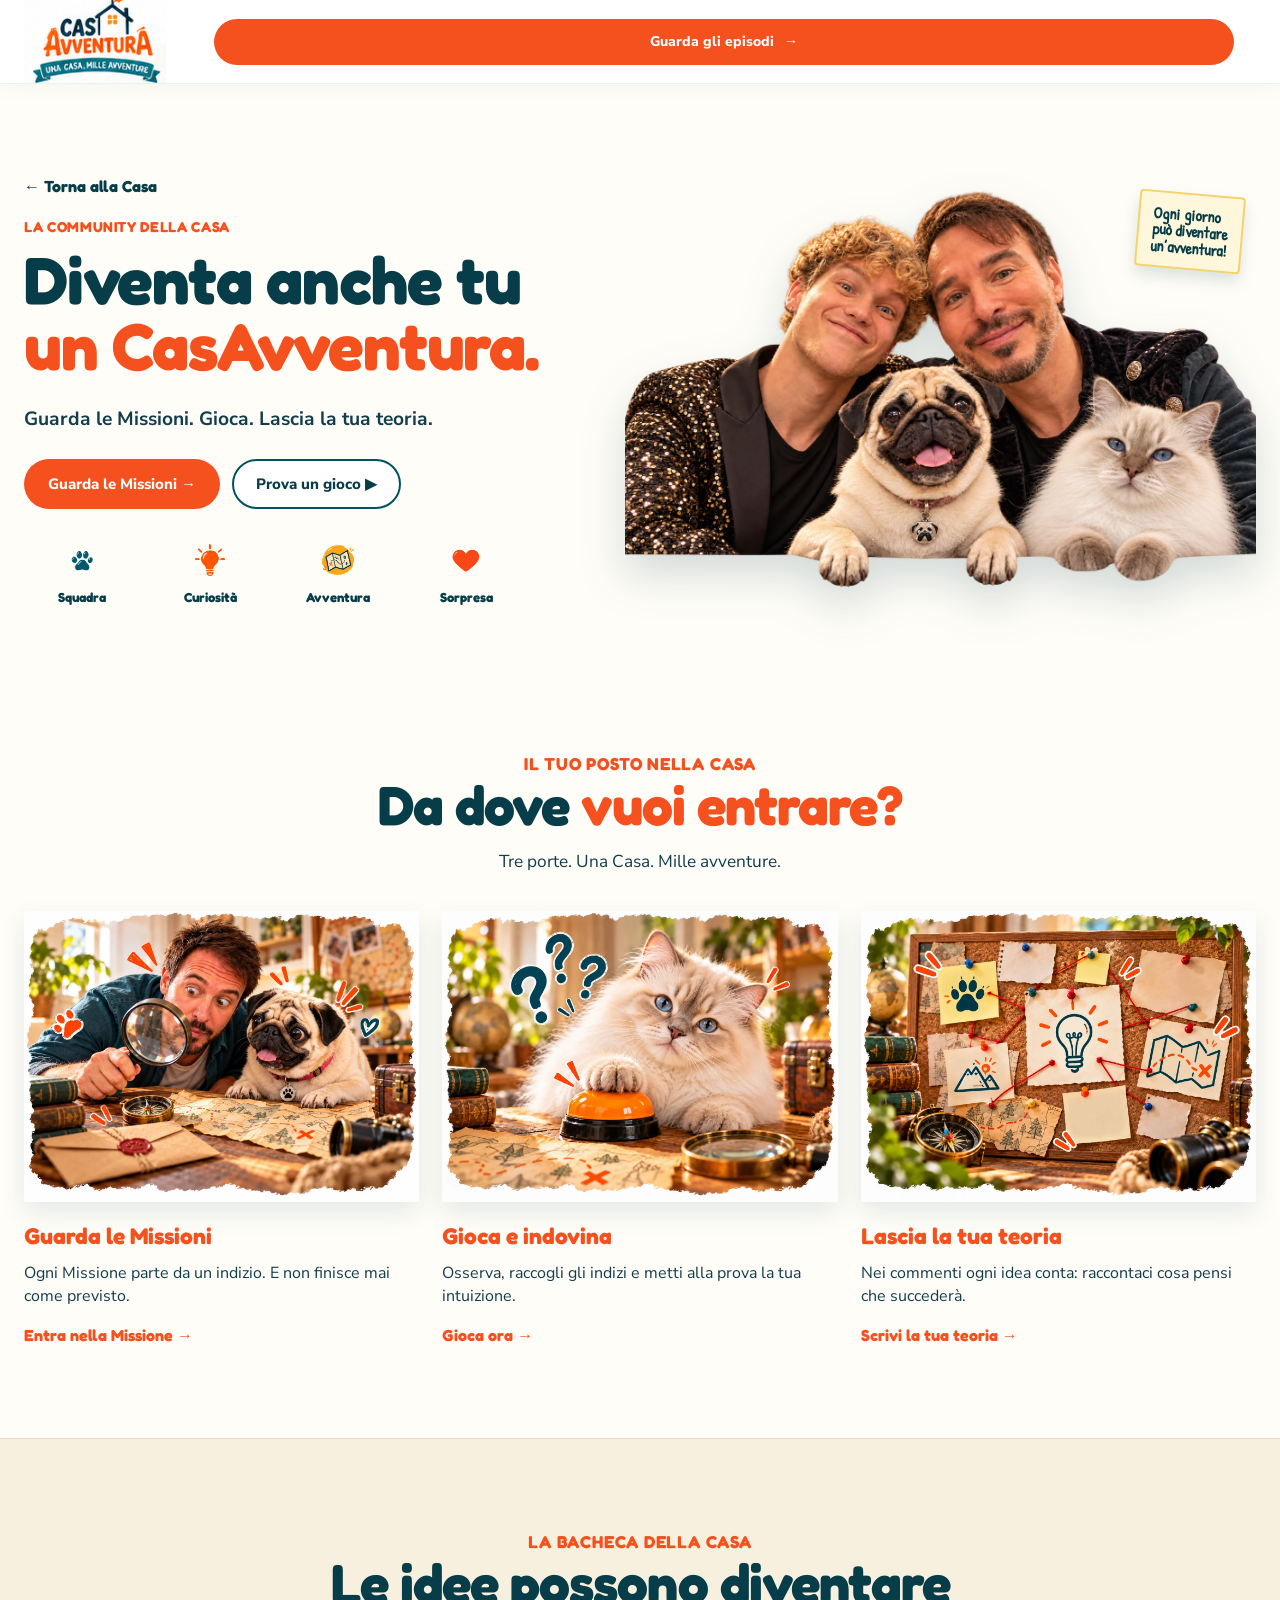
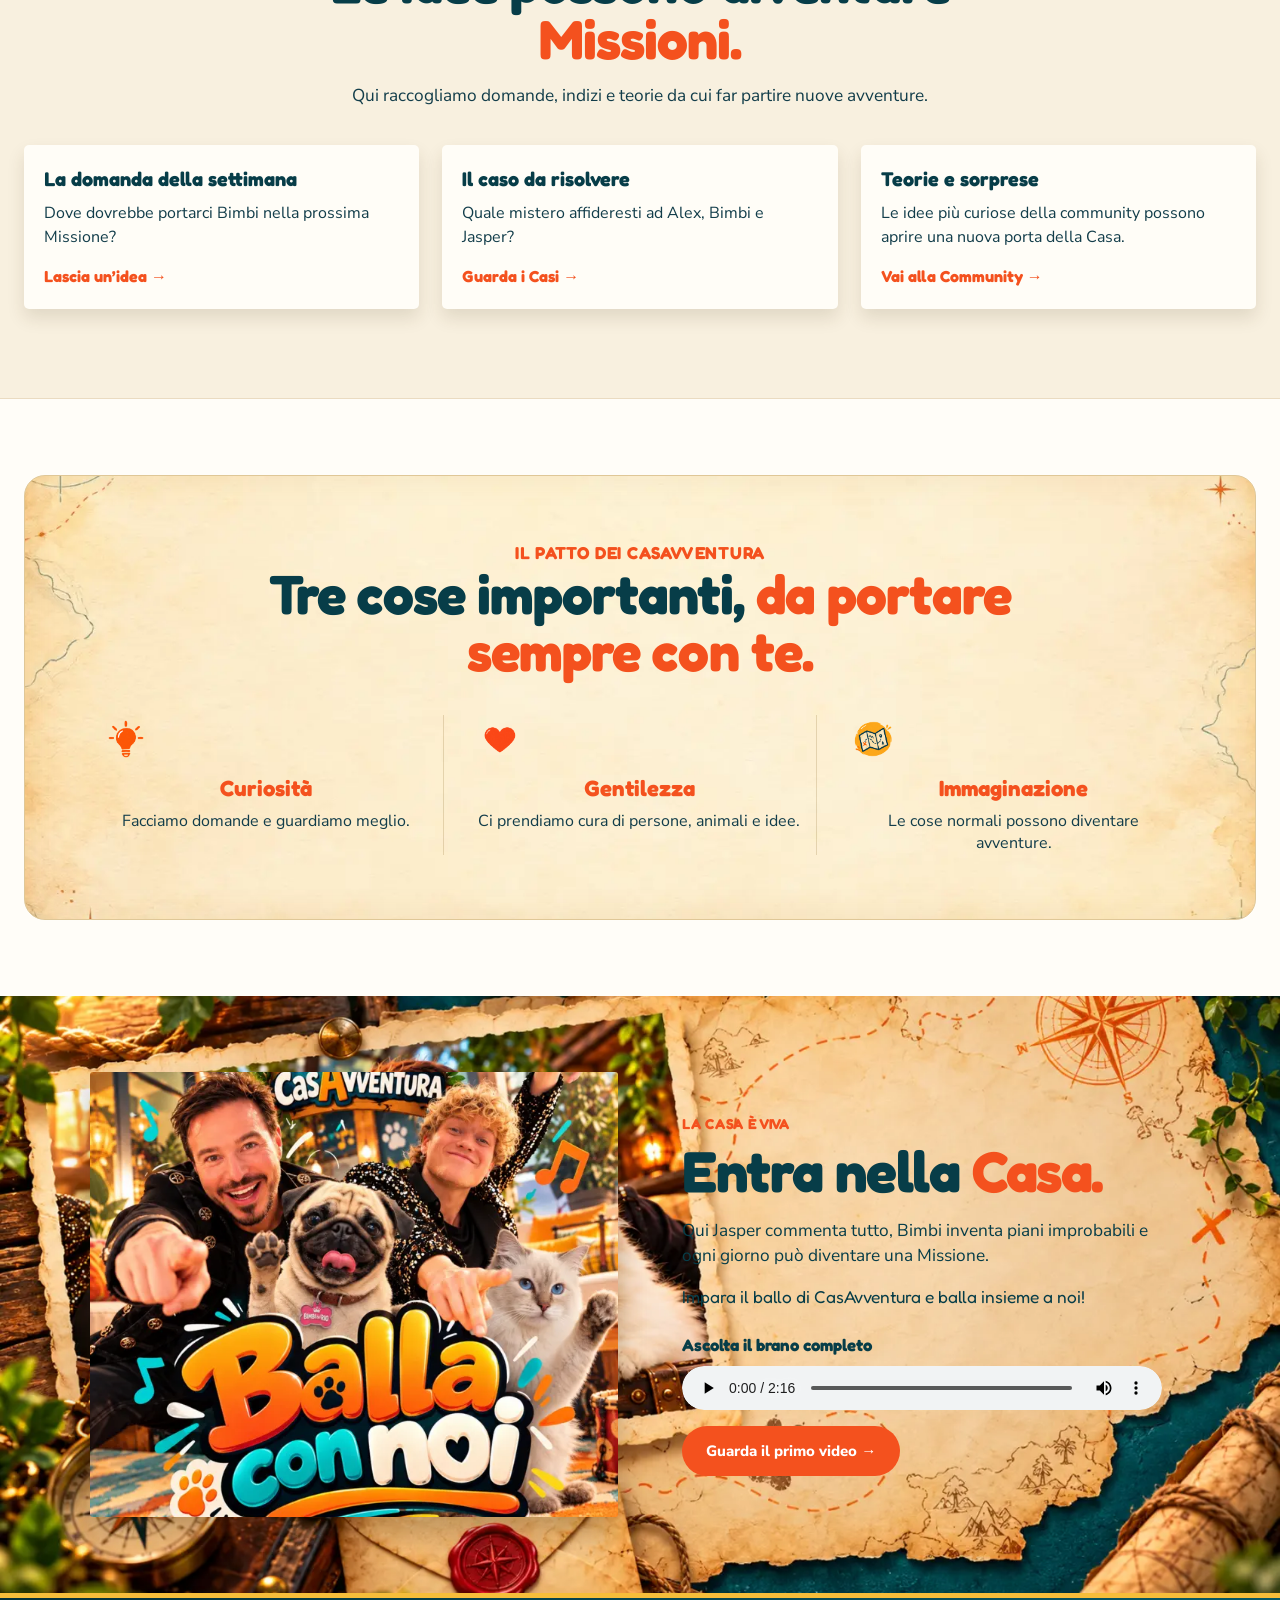
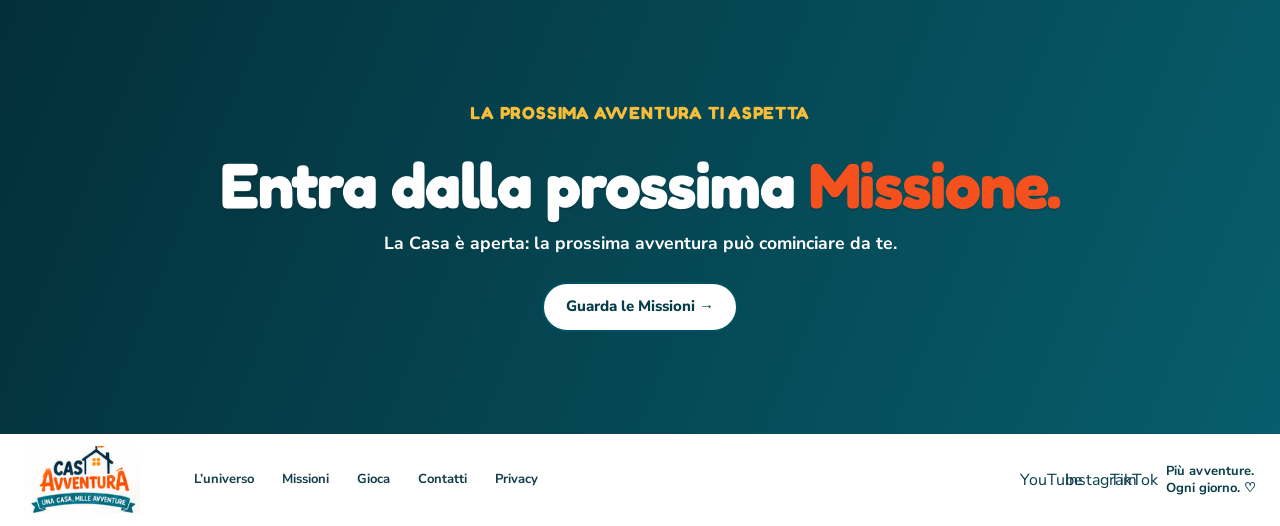
==== commit 7338bbea: "Make Balla con noi a full-width finale and improve mission CTA contrast" ====
--- a/i-casavventura/index.html
+++ b/i-casavventura/index.html
@@ -6,13 +6,13 @@
 <title>I CasAvventura | Entra nella Casa</title><link rel="icon" href="../favicon.svg"><link rel="stylesheet" href="../styles.css">
 <style>
 .club-page{background:#fffdf8;color:var(--color-text)}.club-section{padding:clamp(54px,7vw,90px) 0}.club-back{display:inline-flex;margin-bottom:18px;color:var(--color-teal-dark);font-family:var(--font-display);font-weight:700;text-decoration:none}.club-kicker,.club-label{margin:0 0 10px;color:var(--color-orange);font-family:var(--font-display);font-weight:700;font-size:.9rem;letter-spacing:.045em;text-transform:uppercase}.club-hero{padding:clamp(44px,7vw,90px) 0 54px}.club-hero-inner{display:grid;grid-template-columns:minmax(0,.92fr) minmax(380px,1.08fr);gap:clamp(28px,5vw,76px);align-items:center}.club-hero h1,.club-heading h2,.club-final h2{font-family:var(--font-display);font-weight:700;color:var(--color-teal-dark);letter-spacing:-.018em}.club-hero h1{font-size:clamp(3rem,5.2vw,5.25rem);line-height:.99;margin:0 0 26px}.club-hero h1 span,.club-heading h2 span,.club-final h2 span{color:var(--color-orange)}.club-intro{font-size:1.2rem;font-weight:650;line-height:1.5;margin:0 0 25px}.club-actions{display:flex;gap:12px;flex-wrap:wrap}.club-actions .button-secondary{background:#fff;border:2px solid var(--color-teal);color:var(--color-teal-dark)}.club-values{display:flex;justify-content:space-between;gap:12px;max-width:500px;margin-top:30px}.club-value{flex:1;text-align:center;color:var(--color-teal-dark);font-family:var(--font-display);font-weight:700;font-size:.82rem}.club-value img{display:block;width:42px;height:42px;object-fit:contain;margin:0 auto 7px}.club-hero-art{position:relative;min-height:360px;display:grid;place-items:center}.club-hero-photo{width:100%;max-width:650px;object-fit:contain;filter:drop-shadow(0 20px 22px rgba(10,62,72,.18))}.club-note{position:absolute;right:2%;top:3%;max-width:126px;background:#fff7dc;border:2px solid #f5d26c;border-radius:4px;padding:12px 13px;color:var(--color-teal-dark);font-family:var(--font-handwritten);font-weight:700;line-height:1.02;transform:rotate(5deg);box-shadow:0 8px 15px rgba(10,62,72,.14)}.club-heading{text-align:center;max-width:770px;margin:0 auto 36px}.club-heading h2{font-size:clamp(2.25rem,4.3vw,4rem);line-height:1.02;margin:0 0 16px}.club-heading p{margin:0;font-size:1.08rem}.club-door-grid,.club-board-grid{display:grid;grid-template-columns:repeat(3,1fr);gap:23px}.club-door-photo{display:block;width:100%;aspect-ratio:1.36;object-fit:cover;box-shadow:0 10px 24px rgba(8,72,79,.11);margin-bottom:17px}.club-door h3{font-family:var(--font-display);font-size:1.42rem;margin:0 0 9px;color:var(--color-orange)}.club-door p,.club-pin p{margin:0;line-height:1.45}.club-door a,.club-pin a{display:inline-flex;margin-top:15px;color:var(--color-orange);font-family:var(--font-display);font-weight:700;text-decoration:none}.club-board{background:#f8f0df;border-block:1px solid #eadbc1}.club-pin{background:#fffdf7;border-radius:5px;padding:20px;box-shadow:0 9px 17px rgba(73,54,24,.13);min-height:158px}.club-pin h3{font-family:var(--font-display);font-size:1.24rem;color:var(--color-teal-dark);margin:0 0 8px}.club-pact{padding-block:clamp(45px,6vw,76px)}.club-parchment{padding:clamp(35px,5vw,66px);background:#f7e8c8 url('../public/patto-casavventura.webp') center/cover;border:1px solid #dfc797;border-radius:21px;box-shadow:inset 0 0 34px rgba(169,117,39,.1)}.club-pact-grid{display:grid;grid-template-columns:repeat(3,1fr);gap:19px;margin-top:27px}.club-pact-item{text-align:center;padding:0 13px;border-right:1px solid rgba(132,93,31,.2)}.club-pact-item:last-child{border:0}.club-pact-item img{width:48px;height:48px;object-fit:contain}.club-pact-item h3{font-family:var(--font-display);font-size:1.38rem;color:var(--color-orange);margin:8px 0 6px}.club-pact-item p{margin:0;line-height:1.4}.club-dance{padding-block:clamp(46px,6vw,76px)}.dance-frame{position:relative;aspect-ratio:1.777/1;overflow:hidden;background:#0a4c57 center/cover no-repeat;box-shadow:0 14px 28px rgba(74,45,9,.12)}.dance-panel{position:absolute;z-index:2;top:13%;right:8%;width:31%;max-width:390px;display:flex;flex-direction:column;align-items:center;text-align:center}.dance-cover{display:block;width:100%;aspect-ratio:1;object-fit:cover;border-radius:8px;box-shadow:0 14px 25px rgba(53,27,7,.32)}.dance-listen{width:100%;margin:16px 0 13px}.dance-listen-label{margin:0 0 7px;color:var(--color-teal-dark);font-family:var(--font-display);font-size:1.03rem;font-weight:700}.dance-listen audio{display:block;width:100%;height:42px;border-radius:999px}.club-final{background:linear-gradient(112deg,#063b47,#075464);padding:clamp(60px,9vw,102px) 0;text-align:center;color:#fff}.club-final h2{font-size:clamp(2.25rem,5vw,4.3rem);line-height:1.02;margin:0 0 13px}.club-final p{font-size:1.1rem;margin:0 auto 25px;max-width:610px}.club-final .button-secondary{background:#fff;color:var(--color-teal-dark)}@media(max-width:760px){.club-hero-inner,.club-door-grid,.club-board-grid,.club-pact-grid{grid-template-columns:1fr}.club-hero-art{order:-1;min-height:250px}.club-hero h1{font-size:42px}.club-heading h2{font-size:40px}.club-note{right:0}.club-pact-item{border-right:0;border-bottom:1px solid rgba(132,93,31,.2);padding-bottom:16px}.dance-frame{aspect-ratio:auto;min-height:690px;background-position:26% top;background-size:auto 370px;background-repeat:no-repeat;background-color:#f7e8c8}.dance-panel{top:auto;right:8%;bottom:26px;width:84%;max-width:360px}.dance-cover{width:min(70vw,290px)}}
-</style></head>
+.club-dance{padding:0;background:#083f4a}.club-dance>.container{width:100%;max-width:none;padding:0}.dance-frame-epic{display:grid;grid-template-columns:minmax(0,1.02fr) minmax(360px,.98fr);gap:clamp(28px,5vw,100px);align-items:center;min-height:clamp(560px,43vw,760px);aspect-ratio:auto;padding:clamp(42px,6vw,108px) clamp(34px,7vw,150px);background-size:cover;background-position:center;box-shadow:none}.dance-cover-frame{width:min(100%,620px);justify-self:center;align-self:center;position:relative;z-index:2}.dance-frame-epic .dance-cover{display:block;width:100%;aspect-ratio:1.19;object-fit:cover;object-position:center;border-radius:3px;box-shadow:0 16px 28px rgba(44,25,5,.28)}.dance-frame-epic .dance-copy{position:relative;z-index:2;width:100%;max-width:520px;padding:0;text-align:left}.dance-frame-epic .dance-copy h2{margin:0 0 18px;color:var(--color-teal-dark);font-family:var(--font-display);font-size:clamp(2.9rem,4.5vw,5.2rem);line-height:.96;letter-spacing:-.025em}.dance-frame-epic .dance-copy h2 span{color:var(--color-orange)}.dance-frame-epic .dance-copy>p:not(.club-label){max-width:500px;margin:0 0 15px;color:var(--color-teal-dark);font-size:clamp(1.04rem,1.35vw,1.25rem);line-height:1.48}.dance-frame-epic .dance-copy .dance-strong{font-family:var(--font-display);font-size:clamp(1.25rem,1.7vw,1.65rem);line-height:1.12;color:var(--color-teal-dark)}.dance-frame-epic .dance-listen{max-width:480px;margin:24px 0 16px}.dance-frame-epic .dance-listen-label{margin:0 0 8px;color:var(--color-teal-dark);font-family:var(--font-display);font-size:1.05rem;font-weight:700}.dance-frame-epic .dance-listen audio{display:block;width:100%;height:44px}.club-dance+.club-final{margin:0;border-top:5px solid #f6bd3a;background:linear-gradient(112deg,#032f39,#075d6c)}.club-final h2{color:#fff;text-shadow:0 2px 0 rgba(0,0,0,.12)}.club-final p{color:#fff;font-weight:650}@media(max-width:760px){.dance-frame-epic{grid-template-columns:1fr;gap:28px;min-height:0;padding:34px 24px 42px;background-position:center;background-size:auto 100%;background-repeat:no-repeat}.dance-cover-frame{width:min(100%,390px)}.dance-frame-epic .dance-copy{max-width:420px;justify-self:center;text-align:center}.dance-frame-epic .dance-copy h2{font-size:42px}.dance-frame-epic .dance-listen{margin-inline:auto}.dance-frame-epic .club-label{margin-top:4px}}</style></head>
 <body class="club-page"><a class="skip-link" href="#main-content">Vai al contenuto</a>
 <header class="site-header"><div class="header-inner container"><a class="brand" href="../#top" aria-label="CasAvventura, pagina iniziale"><img src="../public/approved/logo-approved.png" alt="CasAvventura — Una casa, mille avventure" width="157" height="92"></a><a class="button button-primary header-cta" href="https://www.youtube.com/playlist?list=PLPsmUCACW2MM" target="_blank" rel="noopener noreferrer">Guarda gli episodi <span aria-hidden="true">→</span></a></div></header>
 <main id="main-content"><section class="club-hero"><div class="container club-hero-inner"><div><a class="club-back" href="../#chi-ci-vive">← Torna alla Casa</a><p class="club-kicker">La community della Casa</p><h1>Diventa anche tu<br><span>un CasAvventura.</span></h1><p class="club-intro">Guarda le Missioni. Gioca. Lascia la tua teoria.</p><div class="club-actions"><a class="button button-primary" href="https://www.youtube.com/playlist?list=PLPsmUCACW2MM" target="_blank" rel="noopener noreferrer">Guarda le Missioni →</a><a class="button button-secondary" href="https://www.youtube.com/playlist?list=PLfNiM0KgQefM" target="_blank" rel="noopener noreferrer">Prova un gioco ▶</a></div><div class="club-values" aria-label="I valori dei CasAvventura"><span class="club-value"><img src="../public/icons/club-zampa.png" alt="">Squadra</span><span class="club-value"><img src="../public/icons/club-lampadina.png" alt="">Curiosità</span><span class="club-value"><img src="../public/icons/club-missioni.png" alt="">Avventura</span><span class="club-value"><img src="../public/icons/club-cuore.png" alt="">Sorpresa</span></div></div><div class="club-hero-art"><img class="club-hero-photo" src="../public/hero-i-casavventura.webp" alt="Alex, Eugenio, Bimbi e Jasper a CasAvventura"><span class="club-note">Ogni giorno<br>può diventare<br>un’avventura!</span></div></div></section>
 <section class="club-section"><div class="container"><header class="club-heading"><p class="club-label">Il tuo posto nella Casa</p><h2>Da dove <span>vuoi entrare?</span></h2><p>Tre porte. Una Casa. Mille avventure.</p></header><div class="club-door-grid"><article class="club-door"><img class="club-door-photo" src="../public/porta-missioni.webp" alt="Alex e Bimbi del Rio sulle tracce degli indizi"><h3>Guarda le Missioni</h3><p>Ogni Missione parte da un indizio. E non finisce mai come previsto.</p><a href="https://www.youtube.com/playlist?list=PLPsmUCACW2MM" target="_blank" rel="noopener noreferrer">Entra nella Missione →</a></article><article class="club-door"><img class="club-door-photo" src="../public/porta-gioca-indovina.webp" alt="Jasper pronto a scegliere una risposta nel gioco CasAvventura"><h3>Gioca e indovina</h3><p>Osserva, raccogli gli indizi e metti alla prova la tua intuizione.</p><a href="https://www.youtube.com/playlist?list=PLfNiM0KgQefM" target="_blank" rel="noopener noreferrer">Gioca ora →</a></article><article class="club-door"><img class="club-door-photo" src="../public/porta-teorie.webp" alt="La bacheca delle teorie e degli indizi di CasAvventura"><h3>Lascia la tua teoria</h3><p>Nei commenti ogni idea conta: raccontaci cosa pensi che succederà.</p><a href="https://www.youtube.com/@CasAvventura/community" target="_blank" rel="noopener noreferrer">Scrivi la tua teoria →</a></article></div></div></section>
 <section class="club-section club-board"><div class="container"><header class="club-heading"><p class="club-label">La Bacheca della Casa</p><h2>Le idee possono diventare <span>Missioni.</span></h2><p>Qui raccogliamo domande, indizi e teorie da cui far partire nuove avventure.</p></header><div class="club-board-grid"><article class="club-pin"><h3>La domanda della settimana</h3><p>Dove dovrebbe portarci Bimbi nella prossima Missione?</p><a href="https://www.youtube.com/@CasAvventura/community" target="_blank">Lascia un’idea →</a></article><article class="club-pin"><h3>Il caso da risolvere</h3><p>Quale mistero affideresti ad Alex, Bimbi e Jasper?</p><a href="https://www.youtube.com/playlist?list=PLZn339Wxx0XM" target="_blank">Guarda i Casi →</a></article><article class="club-pin"><h3>Teorie e sorprese</h3><p>Le idee più curiose della community possono aprire una nuova porta della Casa.</p><a href="https://www.youtube.com/@CasAvventura/community" target="_blank">Vai alla Community →</a></article></div></div></section>
 <section class="club-section club-pact"><div class="container club-parchment"><header class="club-heading"><p class="club-label">Il Patto dei CasAvventura</p><h2>Tre cose importanti, <span>da portare sempre con te.</span></h2></header><div class="club-pact-grid"><article class="club-pact-item"><img src="../public/icons/club-lampadina.png" alt=""><h3>Curiosità</h3><p>Facciamo domande e guardiamo meglio.</p></article><article class="club-pact-item"><img src="../public/icons/club-cuore.png" alt=""><h3>Gentilezza</h3><p>Ci prendiamo cura di persone, animali e idee.</p></article><article class="club-pact-item"><img src="../public/icons/club-missioni.png" alt=""><h3>Immaginazione</h3><p>Le cose normali possono diventare avventure.</p></article></div></div></section>
-<section class="club-section club-dance"><div class="container"><div class="dance-frame" style="background-image:url('[data-uri]')"><div class="dance-panel"><img class="dance-cover" src="[data-uri]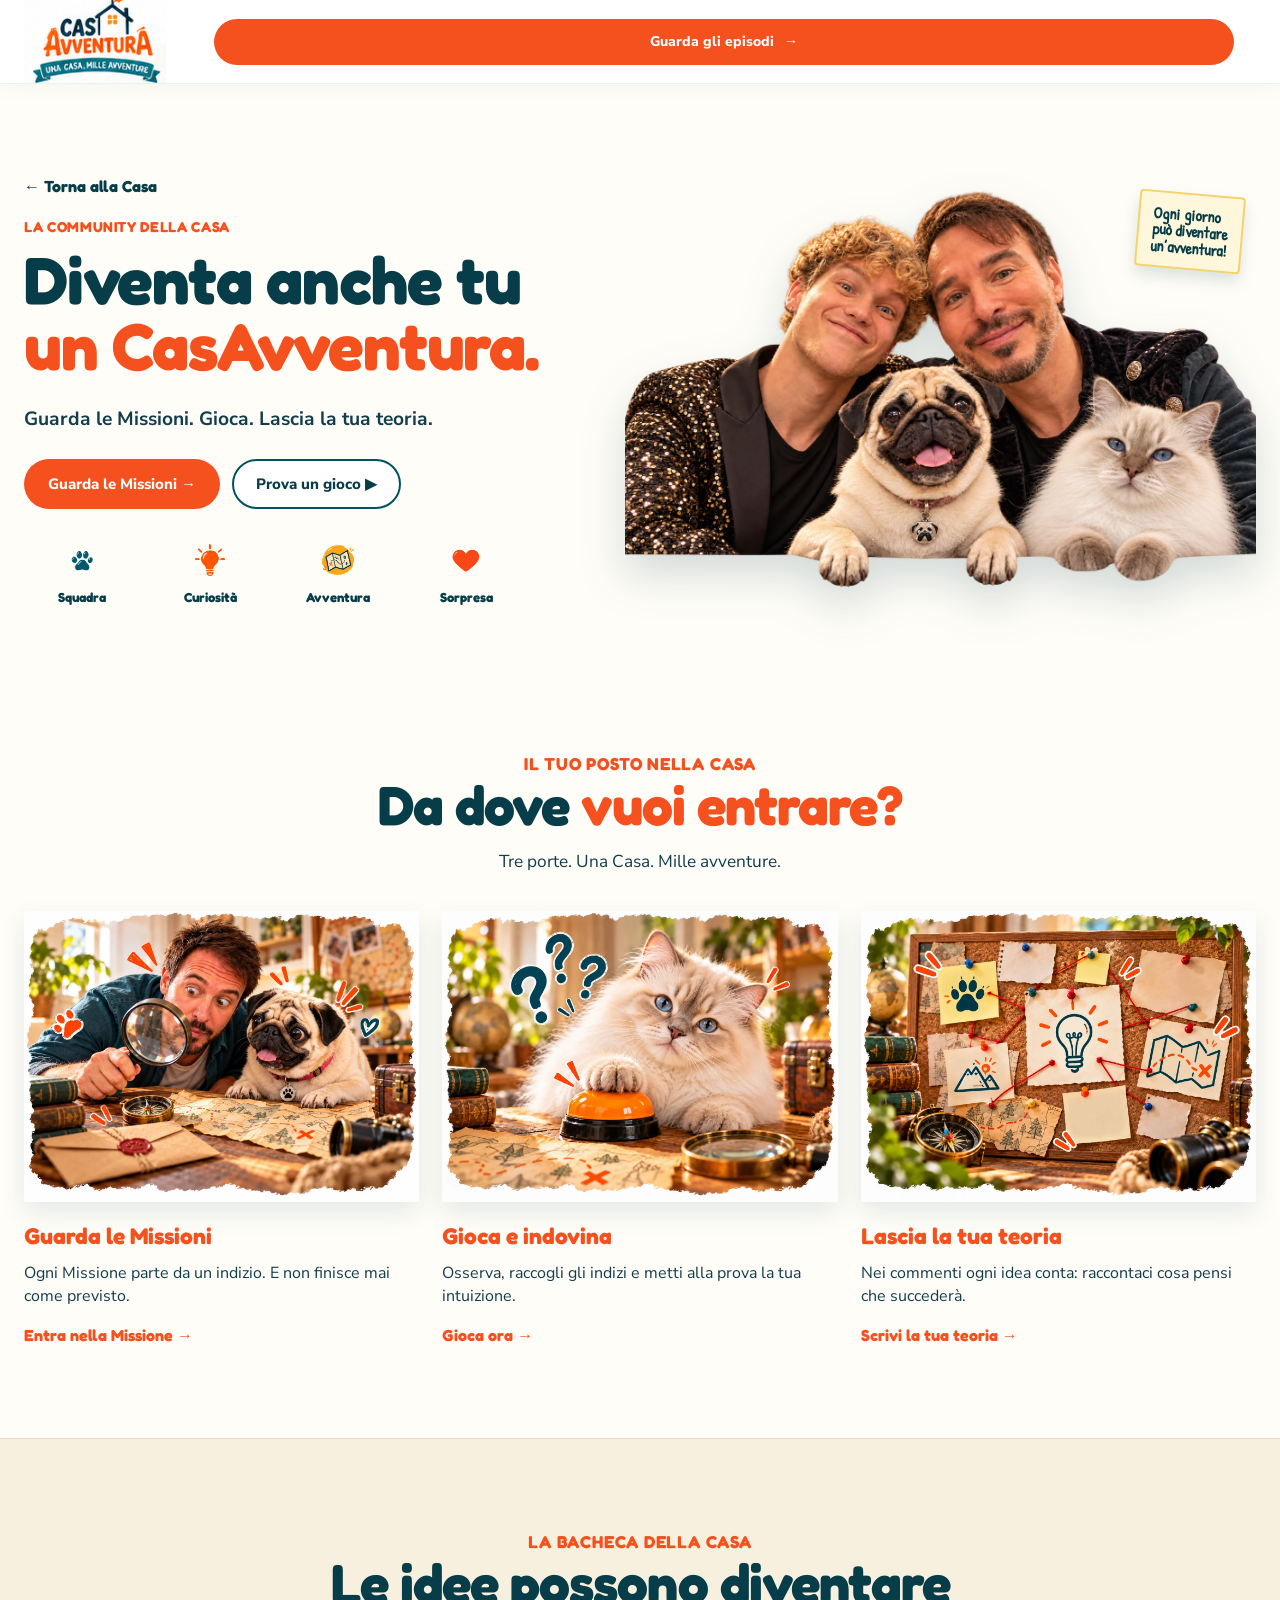
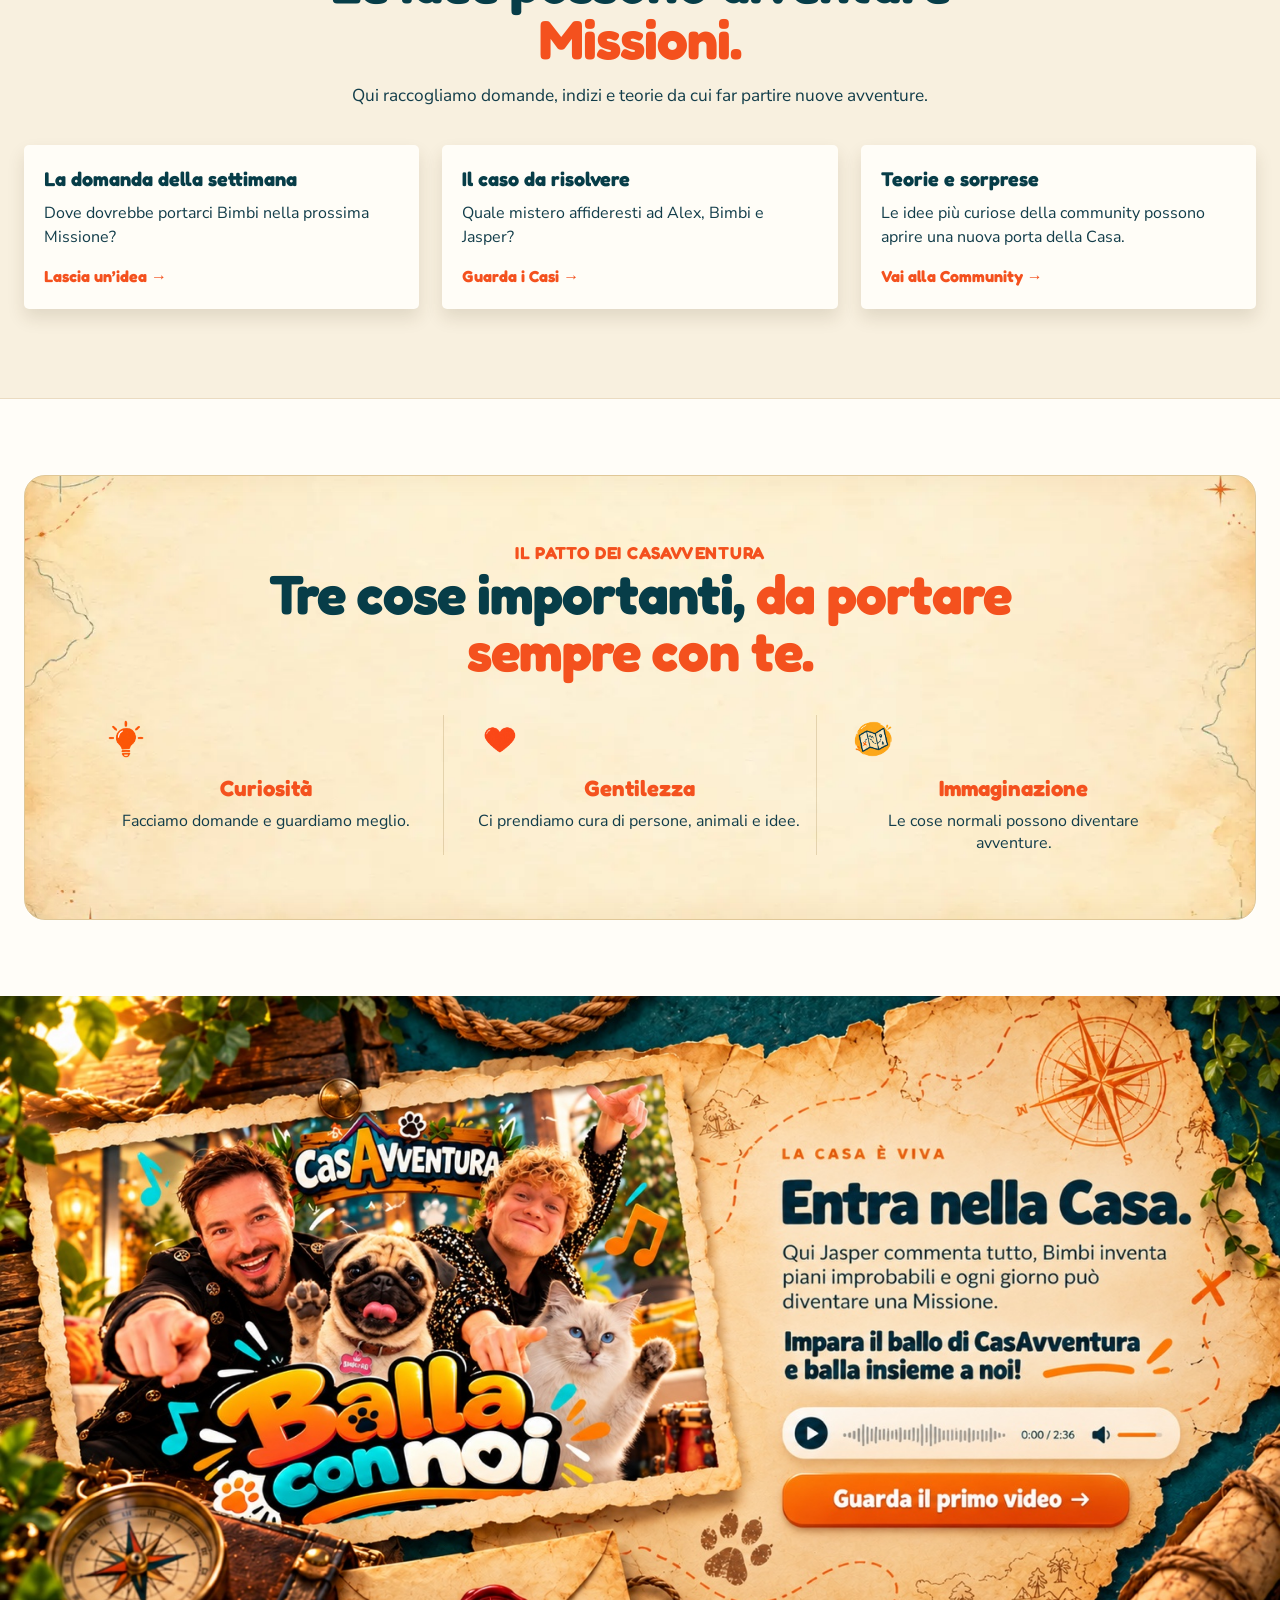
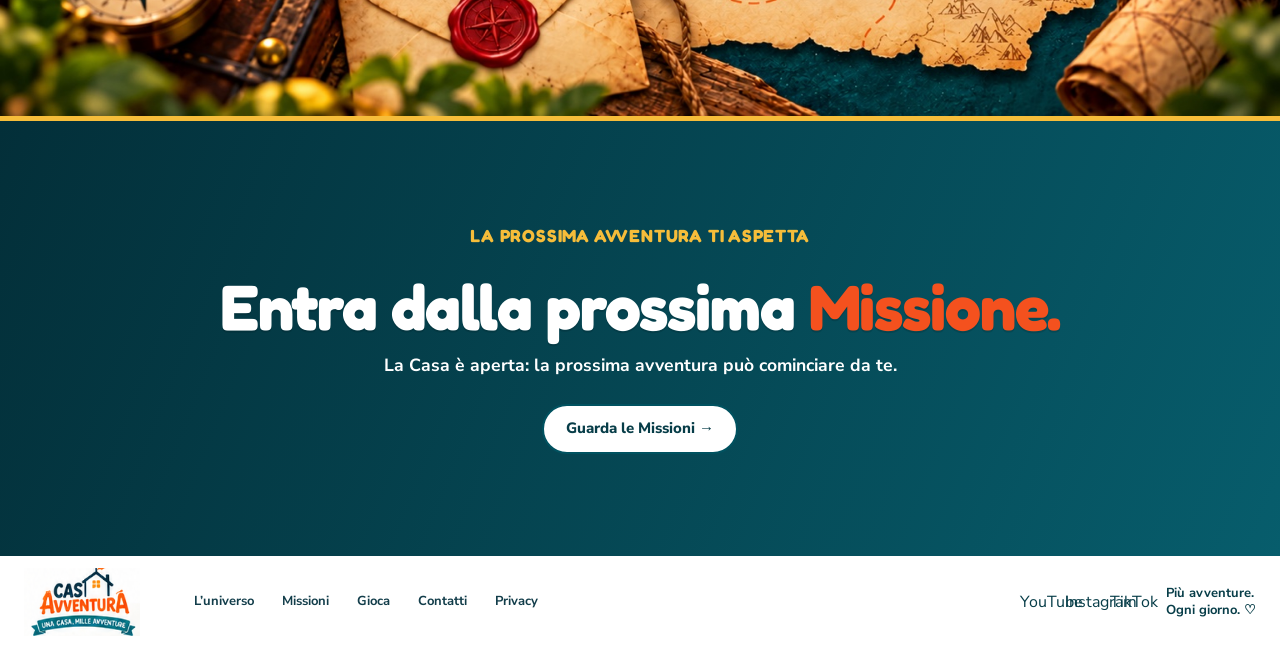
==== commit 4e28c39e: "Apply approved Balla con noi composition" ====
--- a/i-casavventura/index.html
+++ b/i-casavventura/index.html
@@ -6,13 +6,54 @@
 <title>I CasAvventura | Entra nella Casa</title><link rel="icon" href="../favicon.svg"><link rel="stylesheet" href="../styles.css">
 <style>
 .club-page{background:#fffdf8;color:var(--color-text)}.club-section{padding:clamp(54px,7vw,90px) 0}.club-back{display:inline-flex;margin-bottom:18px;color:var(--color-teal-dark);font-family:var(--font-display);font-weight:700;text-decoration:none}.club-kicker,.club-label{margin:0 0 10px;color:var(--color-orange);font-family:var(--font-display);font-weight:700;font-size:.9rem;letter-spacing:.045em;text-transform:uppercase}.club-hero{padding:clamp(44px,7vw,90px) 0 54px}.club-hero-inner{display:grid;grid-template-columns:minmax(0,.92fr) minmax(380px,1.08fr);gap:clamp(28px,5vw,76px);align-items:center}.club-hero h1,.club-heading h2,.club-final h2{font-family:var(--font-display);font-weight:700;color:var(--color-teal-dark);letter-spacing:-.018em}.club-hero h1{font-size:clamp(3rem,5.2vw,5.25rem);line-height:.99;margin:0 0 26px}.club-hero h1 span,.club-heading h2 span,.club-final h2 span{color:var(--color-orange)}.club-intro{font-size:1.2rem;font-weight:650;line-height:1.5;margin:0 0 25px}.club-actions{display:flex;gap:12px;flex-wrap:wrap}.club-actions .button-secondary{background:#fff;border:2px solid var(--color-teal);color:var(--color-teal-dark)}.club-values{display:flex;justify-content:space-between;gap:12px;max-width:500px;margin-top:30px}.club-value{flex:1;text-align:center;color:var(--color-teal-dark);font-family:var(--font-display);font-weight:700;font-size:.82rem}.club-value img{display:block;width:42px;height:42px;object-fit:contain;margin:0 auto 7px}.club-hero-art{position:relative;min-height:360px;display:grid;place-items:center}.club-hero-photo{width:100%;max-width:650px;object-fit:contain;filter:drop-shadow(0 20px 22px rgba(10,62,72,.18))}.club-note{position:absolute;right:2%;top:3%;max-width:126px;background:#fff7dc;border:2px solid #f5d26c;border-radius:4px;padding:12px 13px;color:var(--color-teal-dark);font-family:var(--font-handwritten);font-weight:700;line-height:1.02;transform:rotate(5deg);box-shadow:0 8px 15px rgba(10,62,72,.14)}.club-heading{text-align:center;max-width:770px;margin:0 auto 36px}.club-heading h2{font-size:clamp(2.25rem,4.3vw,4rem);line-height:1.02;margin:0 0 16px}.club-heading p{margin:0;font-size:1.08rem}.club-door-grid,.club-board-grid{display:grid;grid-template-columns:repeat(3,1fr);gap:23px}.club-door-photo{display:block;width:100%;aspect-ratio:1.36;object-fit:cover;box-shadow:0 10px 24px rgba(8,72,79,.11);margin-bottom:17px}.club-door h3{font-family:var(--font-display);font-size:1.42rem;margin:0 0 9px;color:var(--color-orange)}.club-door p,.club-pin p{margin:0;line-height:1.45}.club-door a,.club-pin a{display:inline-flex;margin-top:15px;color:var(--color-orange);font-family:var(--font-display);font-weight:700;text-decoration:none}.club-board{background:#f8f0df;border-block:1px solid #eadbc1}.club-pin{background:#fffdf7;border-radius:5px;padding:20px;box-shadow:0 9px 17px rgba(73,54,24,.13);min-height:158px}.club-pin h3{font-family:var(--font-display);font-size:1.24rem;color:var(--color-teal-dark);margin:0 0 8px}.club-pact{padding-block:clamp(45px,6vw,76px)}.club-parchment{padding:clamp(35px,5vw,66px);background:#f7e8c8 url('../public/patto-casavventura.webp') center/cover;border:1px solid #dfc797;border-radius:21px;box-shadow:inset 0 0 34px rgba(169,117,39,.1)}.club-pact-grid{display:grid;grid-template-columns:repeat(3,1fr);gap:19px;margin-top:27px}.club-pact-item{text-align:center;padding:0 13px;border-right:1px solid rgba(132,93,31,.2)}.club-pact-item:last-child{border:0}.club-pact-item img{width:48px;height:48px;object-fit:contain}.club-pact-item h3{font-family:var(--font-display);font-size:1.38rem;color:var(--color-orange);margin:8px 0 6px}.club-pact-item p{margin:0;line-height:1.4}.club-dance{padding-block:clamp(46px,6vw,76px)}.dance-frame{position:relative;aspect-ratio:1.777/1;overflow:hidden;background:#0a4c57 center/cover no-repeat;box-shadow:0 14px 28px rgba(74,45,9,.12)}.dance-panel{position:absolute;z-index:2;top:13%;right:8%;width:31%;max-width:390px;display:flex;flex-direction:column;align-items:center;text-align:center}.dance-cover{display:block;width:100%;aspect-ratio:1;object-fit:cover;border-radius:8px;box-shadow:0 14px 25px rgba(53,27,7,.32)}.dance-listen{width:100%;margin:16px 0 13px}.dance-listen-label{margin:0 0 7px;color:var(--color-teal-dark);font-family:var(--font-display);font-size:1.03rem;font-weight:700}.dance-listen audio{display:block;width:100%;height:42px;border-radius:999px}.club-final{background:linear-gradient(112deg,#063b47,#075464);padding:clamp(60px,9vw,102px) 0;text-align:center;color:#fff}.club-final h2{font-size:clamp(2.25rem,5vw,4.3rem);line-height:1.02;margin:0 0 13px}.club-final p{font-size:1.1rem;margin:0 auto 25px;max-width:610px}.club-final .button-secondary{background:#fff;color:var(--color-teal-dark)}@media(max-width:760px){.club-hero-inner,.club-door-grid,.club-board-grid,.club-pact-grid{grid-template-columns:1fr}.club-hero-art{order:-1;min-height:250px}.club-hero h1{font-size:42px}.club-heading h2{font-size:40px}.club-note{right:0}.club-pact-item{border-right:0;border-bottom:1px solid rgba(132,93,31,.2);padding-bottom:16px}.dance-frame{aspect-ratio:auto;min-height:690px;background-position:26% top;background-size:auto 370px;background-repeat:no-repeat;background-color:#f7e8c8}.dance-panel{top:auto;right:8%;bottom:26px;width:84%;max-width:360px}.dance-cover{width:min(70vw,290px)}}
-.club-dance{padding:0;background:#083f4a}.club-dance>.container{width:100%;max-width:none;padding:0}.dance-frame-epic{display:grid;grid-template-columns:minmax(0,1.02fr) minmax(360px,.98fr);gap:clamp(28px,5vw,100px);align-items:center;min-height:clamp(560px,43vw,760px);aspect-ratio:auto;padding:clamp(42px,6vw,108px) clamp(34px,7vw,150px);background-size:cover;background-position:center;box-shadow:none}.dance-cover-frame{width:min(100%,620px);justify-self:center;align-self:center;position:relative;z-index:2}.dance-frame-epic .dance-cover{display:block;width:100%;aspect-ratio:1.19;object-fit:cover;object-position:center;border-radius:3px;box-shadow:0 16px 28px rgba(44,25,5,.28)}.dance-frame-epic .dance-copy{position:relative;z-index:2;width:100%;max-width:520px;padding:0;text-align:left}.dance-frame-epic .dance-copy h2{margin:0 0 18px;color:var(--color-teal-dark);font-family:var(--font-display);font-size:clamp(2.9rem,4.5vw,5.2rem);line-height:.96;letter-spacing:-.025em}.dance-frame-epic .dance-copy h2 span{color:var(--color-orange)}.dance-frame-epic .dance-copy>p:not(.club-label){max-width:500px;margin:0 0 15px;color:var(--color-teal-dark);font-size:clamp(1.04rem,1.35vw,1.25rem);line-height:1.48}.dance-frame-epic .dance-copy .dance-strong{font-family:var(--font-display);font-size:clamp(1.25rem,1.7vw,1.65rem);line-height:1.12;color:var(--color-teal-dark)}.dance-frame-epic .dance-listen{max-width:480px;margin:24px 0 16px}.dance-frame-epic .dance-listen-label{margin:0 0 8px;color:var(--color-teal-dark);font-family:var(--font-display);font-size:1.05rem;font-weight:700}.dance-frame-epic .dance-listen audio{display:block;width:100%;height:44px}.club-dance+.club-final{margin:0;border-top:5px solid #f6bd3a;background:linear-gradient(112deg,#032f39,#075d6c)}.club-final h2{color:#fff;text-shadow:0 2px 0 rgba(0,0,0,.12)}.club-final p{color:#fff;font-weight:650}@media(max-width:760px){.dance-frame-epic{grid-template-columns:1fr;gap:28px;min-height:0;padding:34px 24px 42px;background-position:center;background-size:auto 100%;background-repeat:no-repeat}.dance-cover-frame{width:min(100%,390px)}.dance-frame-epic .dance-copy{max-width:420px;justify-self:center;text-align:center}.dance-frame-epic .dance-copy h2{font-size:42px}.dance-frame-epic .dance-listen{margin-inline:auto}.dance-frame-epic .club-label{margin-top:4px}}</style></head>
+.club-dance{padding:0;background:#083f4a}.club-dance>.container{width:100%;max-width:none;padding:0}.dance-frame-epic{display:grid;grid-template-columns:minmax(0,1.02fr) minmax(360px,.98fr);gap:clamp(28px,5vw,100px);align-items:center;min-height:clamp(560px,43vw,760px);aspect-ratio:auto;padding:clamp(42px,6vw,108px) clamp(34px,7vw,150px);background-size:cover;background-position:center;box-shadow:none}.dance-cover-frame{width:min(100%,620px);justify-self:center;align-self:center;position:relative;z-index:2}.dance-frame-epic .dance-cover{display:block;width:100%;aspect-ratio:1.19;object-fit:cover;object-position:center;border-radius:3px;box-shadow:0 16px 28px rgba(44,25,5,.28)}.dance-frame-epic .dance-copy{position:relative;z-index:2;width:100%;max-width:520px;padding:0;text-align:left}.dance-frame-epic .dance-copy h2{margin:0 0 18px;color:var(--color-teal-dark);font-family:var(--font-display);font-size:clamp(2.9rem,4.5vw,5.2rem);line-height:.96;letter-spacing:-.025em}.dance-frame-epic .dance-copy h2 span{color:var(--color-orange)}.dance-frame-epic .dance-copy>p:not(.club-label){max-width:500px;margin:0 0 15px;color:var(--color-teal-dark);font-size:clamp(1.04rem,1.35vw,1.25rem);line-height:1.48}.dance-frame-epic .dance-copy .dance-strong{font-family:var(--font-display);font-size:clamp(1.25rem,1.7vw,1.65rem);line-height:1.12;color:var(--color-teal-dark)}.dance-frame-epic .dance-listen{max-width:480px;margin:24px 0 16px}.dance-frame-epic .dance-listen-label{margin:0 0 8px;color:var(--color-teal-dark);font-family:var(--font-display);font-size:1.05rem;font-weight:700}.dance-frame-epic .dance-listen audio{display:block;width:100%;height:44px}.club-dance+.club-final{margin:0;border-top:5px solid #f6bd3a;background:linear-gradient(112deg,#032f39,#075d6c)}.club-final h2{color:#fff;text-shadow:0 2px 0 rgba(0,0,0,.12)}.club-final p{color:#fff;font-weight:650}@media(max-width:760px){.dance-frame-epic{grid-template-columns:1fr;gap:28px;min-height:0;padding:34px 24px 42px;background-position:center;background-size:auto 100%;background-repeat:no-repeat}.dance-cover-frame{width:min(100%,390px)}.dance-frame-epic .dance-copy{max-width:420px;justify-self:center;text-align:center}.dance-frame-epic .dance-copy h2{font-size:42px}.dance-frame-epic .dance-listen{margin-inline:auto}.dance-frame-epic .club-label{margin-top:4px}}
+/* Balla con noi: composizione approvata */
+.club-dance-approved{padding:0;background:#073e49}
+.approved-dance-desktop{position:relative;line-height:0;width:100%;overflow:hidden}
+.approved-dance-desktop>img{display:block;width:100%;height:auto}
+.approved-dance-desktop audio{display:none}
+.approved-audio-hit,.approved-video-hit{position:absolute;display:block;border:0;background:transparent;cursor:pointer;border-radius:999px}
+.approved-audio-hit{left:60.8%;top:57%;width:31.6%;height:7.3%}
+.approved-video-hit{left:61%;top:66.2%;width:27.5%;height:8%}
+.approved-audio-hit:focus-visible,.approved-video-hit:focus-visible{outline:4px solid #fff;outline-offset:4px}
+.approved-dance-mobile{display:none}
+@media(max-width:760px){
+ .approved-dance-desktop{display:none}
+ .approved-dance-mobile{display:grid;gap:0;background:#f6e1b1;color:var(--color-teal-dark);background-image:linear-gradient(rgba(246,225,177,.92),rgba(246,225,177,.92));padding:24px 18px 30px}
+ .approved-mobile-cover{display:block;width:min(100%,420px);margin:0 auto;border-radius:6px;box-shadow:0 14px 25px rgba(44,25,5,.28)}
+ .approved-mobile-copy{max-width:440px;margin:24px auto 0;text-align:left}
+ .approved-mobile-copy h2{margin:0 0 14px;font-family:var(--font-display);font-size:clamp(2.8rem,12vw,4.5rem);line-height:.92;letter-spacing:-.03em;color:var(--color-teal-dark)}
+ .approved-mobile-copy h2 span{color:var(--color-orange)}
+ .approved-mobile-copy>p:not(.club-label){font-size:1.08rem;line-height:1.42;margin:0 0 14px}
+ .approved-mobile-strong{font-family:var(--font-display);font-size:1.45rem!important;line-height:1.07!important}
+ .approved-mobile-play{display:block;width:100%;margin:20px 0 13px;padding:15px 18px;border:0;border-radius:999px;background:#fff;color:var(--color-teal-dark);font:700 1rem/1 var(--font-display);text-align:left;cursor:pointer}
+ .approved-mobile-copy .button{width:100%;justify-content:center}
+}
+</style></head>
 <body class="club-page"><a class="skip-link" href="#main-content">Vai al contenuto</a>
 <header class="site-header"><div class="header-inner container"><a class="brand" href="../#top" aria-label="CasAvventura, pagina iniziale"><img src="../public/approved/logo-approved.png" alt="CasAvventura — Una casa, mille avventure" width="157" height="92"></a><a class="button button-primary header-cta" href="https://www.youtube.com/playlist?list=PLPsmUCACW2MM" target="_blank" rel="noopener noreferrer">Guarda gli episodi <span aria-hidden="true">→</span></a></div></header>
 <main id="main-content"><section class="club-hero"><div class="container club-hero-inner"><div><a class="club-back" href="../#chi-ci-vive">← Torna alla Casa</a><p class="club-kicker">La community della Casa</p><h1>Diventa anche tu<br><span>un CasAvventura.</span></h1><p class="club-intro">Guarda le Missioni. Gioca. Lascia la tua teoria.</p><div class="club-actions"><a class="button button-primary" href="https://www.youtube.com/playlist?list=PLPsmUCACW2MM" target="_blank" rel="noopener noreferrer">Guarda le Missioni →</a><a class="button button-secondary" href="https://www.youtube.com/playlist?list=PLfNiM0KgQefM" target="_blank" rel="noopener noreferrer">Prova un gioco ▶</a></div><div class="club-values" aria-label="I valori dei CasAvventura"><span class="club-value"><img src="../public/icons/club-zampa.png" alt="">Squadra</span><span class="club-value"><img src="../public/icons/club-lampadina.png" alt="">Curiosità</span><span class="club-value"><img src="../public/icons/club-missioni.png" alt="">Avventura</span><span class="club-value"><img src="../public/icons/club-cuore.png" alt="">Sorpresa</span></div></div><div class="club-hero-art"><img class="club-hero-photo" src="../public/hero-i-casavventura.webp" alt="Alex, Eugenio, Bimbi e Jasper a CasAvventura"><span class="club-note">Ogni giorno<br>può diventare<br>un’avventura!</span></div></div></section>
 <section class="club-section"><div class="container"><header class="club-heading"><p class="club-label">Il tuo posto nella Casa</p><h2>Da dove <span>vuoi entrare?</span></h2><p>Tre porte. Una Casa. Mille avventure.</p></header><div class="club-door-grid"><article class="club-door"><img class="club-door-photo" src="../public/porta-missioni.webp" alt="Alex e Bimbi del Rio sulle tracce degli indizi"><h3>Guarda le Missioni</h3><p>Ogni Missione parte da un indizio. E non finisce mai come previsto.</p><a href="https://www.youtube.com/playlist?list=PLPsmUCACW2MM" target="_blank" rel="noopener noreferrer">Entra nella Missione →</a></article><article class="club-door"><img class="club-door-photo" src="../public/porta-gioca-indovina.webp" alt="Jasper pronto a scegliere una risposta nel gioco CasAvventura"><h3>Gioca e indovina</h3><p>Osserva, raccogli gli indizi e metti alla prova la tua intuizione.</p><a href="https://www.youtube.com/playlist?list=PLfNiM0KgQefM" target="_blank" rel="noopener noreferrer">Gioca ora →</a></article><article class="club-door"><img class="club-door-photo" src="../public/porta-teorie.webp" alt="La bacheca delle teorie e degli indizi di CasAvventura"><h3>Lascia la tua teoria</h3><p>Nei commenti ogni idea conta: raccontaci cosa pensi che succederà.</p><a href="https://www.youtube.com/@CasAvventura/community" target="_blank" rel="noopener noreferrer">Scrivi la tua teoria →</a></article></div></div></section>
 <section class="club-section club-board"><div class="container"><header class="club-heading"><p class="club-label">La Bacheca della Casa</p><h2>Le idee possono diventare <span>Missioni.</span></h2><p>Qui raccogliamo domande, indizi e teorie da cui far partire nuove avventure.</p></header><div class="club-board-grid"><article class="club-pin"><h3>La domanda della settimana</h3><p>Dove dovrebbe portarci Bimbi nella prossima Missione?</p><a href="https://www.youtube.com/@CasAvventura/community" target="_blank">Lascia un’idea →</a></article><article class="club-pin"><h3>Il caso da risolvere</h3><p>Quale mistero affideresti ad Alex, Bimbi e Jasper?</p><a href="https://www.youtube.com/playlist?list=PLZn339Wxx0XM" target="_blank">Guarda i Casi →</a></article><article class="club-pin"><h3>Teorie e sorprese</h3><p>Le idee più curiose della community possono aprire una nuova porta della Casa.</p><a href="https://www.youtube.com/@CasAvventura/community" target="_blank">Vai alla Community →</a></article></div></div></section>
 <section class="club-section club-pact"><div class="container club-parchment"><header class="club-heading"><p class="club-label">Il Patto dei CasAvventura</p><h2>Tre cose importanti, <span>da portare sempre con te.</span></h2></header><div class="club-pact-grid"><article class="club-pact-item"><img src="../public/icons/club-lampadina.png" alt=""><h3>Curiosità</h3><p>Facciamo domande e guardiamo meglio.</p></article><article class="club-pact-item"><img src="../public/icons/club-cuore.png" alt=""><h3>Gentilezza</h3><p>Ci prendiamo cura di persone, animali e idee.</p></article><article class="club-pact-item"><img src="../public/icons/club-missioni.png" alt=""><h3>Immaginazione</h3><p>Le cose normali possono diventare avventure.</p></article></div></div></section>
-<section class="club-section club-dance"><div class="container"><div class="dance-frame dance-frame-epic" style="background-image:url('[data-uri]